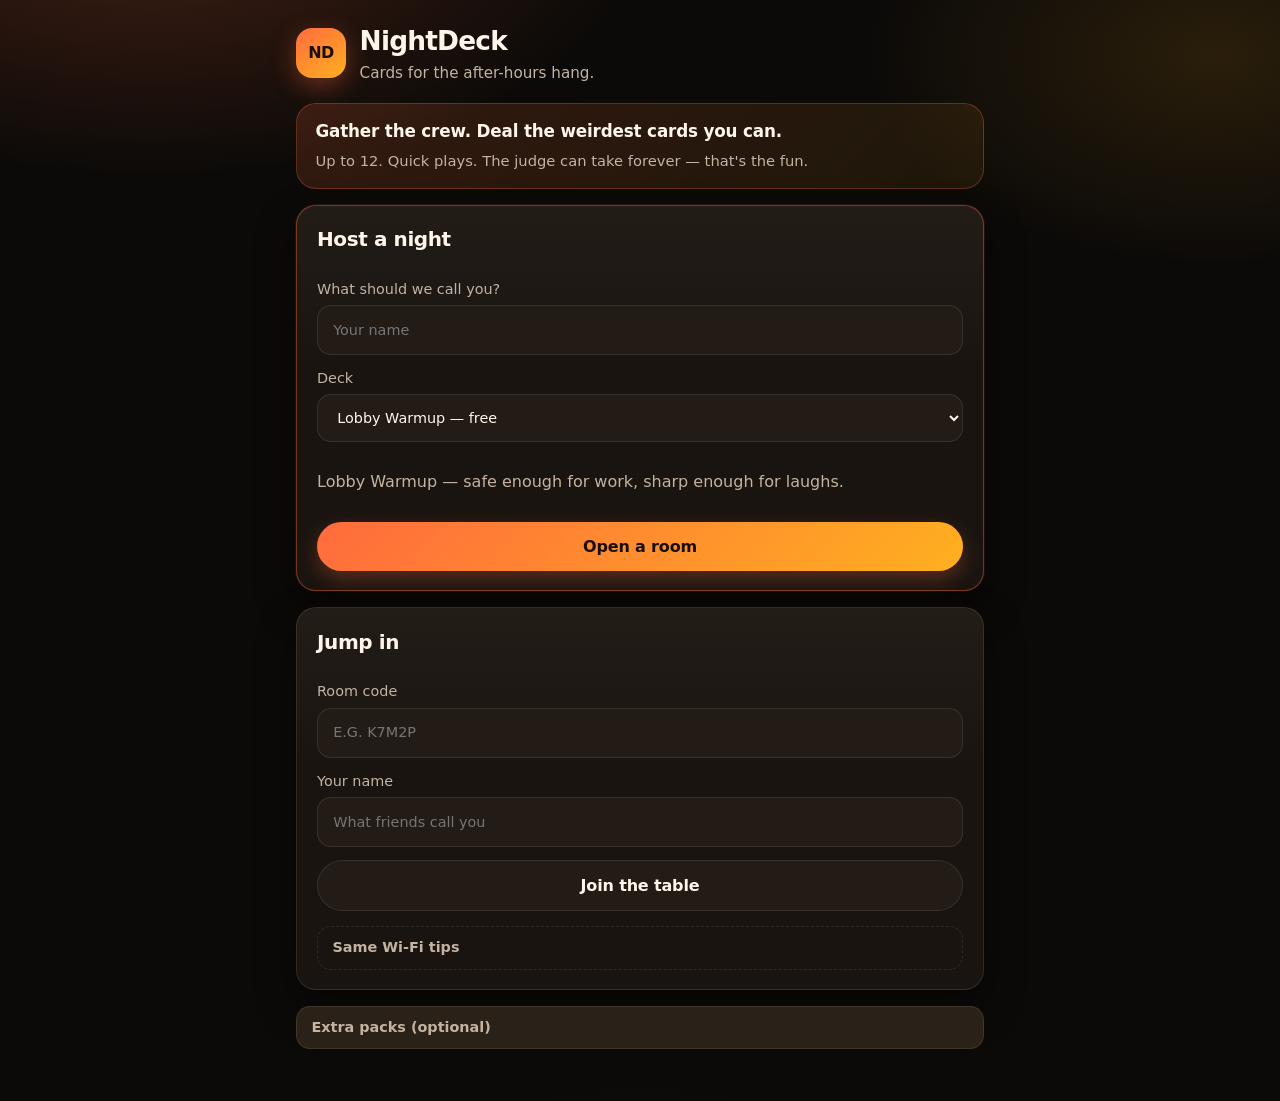
==== index.html @ 3a6c574e "Pass 4: human voice + party feel — kill robot copy Rewrite Lobby Warmup (40/80), warm host/play/end " ====
<!DOCTYPE html>
<html lang="en">
<head>
  <meta charset="UTF-8" />
  <meta name="viewport" content="width=device-width, initial-scale=1" />
  <title>NightDeck — Let's play</title>
  <link rel="stylesheet" href="css/site.css" />
</head>
<body>
  <main class="app" id="app">
    <div class="brand">
      <div class="brand-mark">ND</div>
      <div>
        <h1>NightDeck</h1>
        <p>Cards for the after-hours hang.</p>
      </div>
    </div>

    <div class="hero-banner">
      <strong>Gather the crew. Deal the weirdest cards you can.</strong>
      <span>Up to 12. Quick plays. The judge can take forever — that's the fun.</span>
    </div>

    <section class="card stack primary-action">
      <h2>Host a night</h2>
      <label>What should we call you?
        <input id="hostName" type="text" maxlength="24" placeholder="Your name" autocomplete="nickname" />
      </label>
      <label>Deck
        <select id="deckSelect"></select>
      </label>
      <p class="muted" id="deckHint">Lobby Warmup — safe enough for work, sharp enough for laughs.</p>
      <button class="btn block" id="createBtn" type="button">Open a room</button>
    </section>

    <section class="card stack">
      <h2>Jump in</h2>
      <label>Room code
        <input id="joinCode" type="text" maxlength="8" placeholder="e.g. K7M2P" autocomplete="off" style="text-transform:uppercase" />
      </label>
      <label>Your name
        <input id="joinName" type="text" maxlength="24" placeholder="What friends call you" autocomplete="nickname" />
      </label>
      <button class="btn secondary block" id="joinBtn" type="button">Join the table</button>
      <details class="inline-help">
        <summary>Same Wi‑Fi tips</summary>
        <p class="muted" style="margin:0.5rem 0 0">Share a code across tabs in the same browser for now. Cloud sync is coming — tonight works locally.</p>
      </details>
    </section>

    <section class="card stack hidden" id="lobbyPanel">
      <div class="row" style="justify-content:space-between">
        <div>
          <h2 style="margin:0">Your table</h2>
        </div>
        <span class="pill" id="statusPill">waiting</span>
      </div>
      <div class="center">
        <div class="muted">Pass this code around</div>
        <div class="room-code" id="roomCodeDisplay">—————</div>
        <button class="btn ghost" id="copyCodeBtn" type="button" style="margin-top:0.5rem">Copy code</button>
      </div>
      <div>
        <div class="muted" style="margin-bottom:0.35rem">Who's here <span id="playerCount"></span></div>
        <ul class="player-list" id="playerList"></ul>
      </div>
      <p class="muted" id="startHint">Need 3 to start. Room for 12.</p>
      <div class="lobby-actions rowish" id="hostTools">
        <button class="btn secondary" id="soloDemoBtn" type="button">Practice alone (bots)</button>
        <button class="btn ghost" id="padSeatsBtn" type="button">Fill empty seats</button>
      </div>
      <div class="row">
        <button class="btn" id="startBtn" type="button" disabled>Start NightDeck</button>
        <button class="btn ghost" id="leaveBtn" type="button">Leave</button>
      </div>
      <p class="muted hidden" id="soloNote" style="margin:0">Practice mode seats bots so you can try the full loop alone. For the real hang, invite humans.</p>
    </section>

    <details class="more-packs" id="unlockPanel">
      <summary>Extra packs (optional)</summary>
      <div class="stack">
        <div class="row" style="justify-content:space-between;align-items:flex-start">
          <strong>Group Chat Unhinged</strong>
          <span class="pill warn" id="gcuStatusPill">Locked</span>
        </div>
        <p class="muted" id="gcuBlurb" style="margin:0">Spicier pack — not for the office default. Unlock stays on this device.</p>
        <div class="gate-box" id="gcuLockedBox">
          <div class="gate-title">Needs a code</div>
          <p class="muted" style="margin:0.35rem 0 0">Lobby Warmup stays free either way.</p>
        </div>
        <div class="gate-box ok hidden" id="gcuUnlockedBox">
          <div class="gate-title">✓ Unlocked here</div>
          <p class="muted" style="margin:0.35rem 0 0">Shows up in the deck picker. Warmup still recommended for work nights.</p>
        </div>
        <div id="unlockFormWrap" class="stack">
          <label>Unlock code
            <input id="unlockCode" type="text" placeholder="Enter code" autocomplete="off" spellcheck="false" inputmode="text" />
          </label>
          <div class="row">
            <button class="btn secondary" id="unlockBtn" type="button">Unlock</button>
          </div>
          <p class="field-msg" id="unlockMsg" role="status" aria-live="polite"></p>
        </div>
      </div>
    </details>
  </main>

  <script src="js/ui.js"></script>
  <script src="js/catalog.js"></script>
  <script src="js/room.js"></script>
  <script src="js/game.js"></script>
  <script>
    (function () {
      const UI = NightDeckUI;
      const Cat = NightDeckCatalog;
      const Room = NightDeckRoom;
      const Game = NightDeckGame;

      const hostName = UI.$("#hostName");
      const joinName = UI.$("#joinName");
      const joinCode = UI.$("#joinCode");
      const deckSelect = UI.$("#deckSelect");
      const lobbyPanel = UI.$("#lobbyPanel");

      let session = Room.loadSession();
      let unsub = null;

      function setUnlockMsg(text, kind) {
        const el = UI.$("#unlockMsg");
        el.textContent = text || "";
        el.className = "field-msg" + (kind ? " " + kind : "");
      }

      function refreshUnlockPanel() {
        const unlocked = Cat.isUnlocked("group-chat-unhinged");
        const pill = UI.$("#gcuStatusPill");
        const form = UI.$("#unlockFormWrap");
        pill.textContent = unlocked ? "Unlocked" : "Locked";
        pill.className = "pill " + (unlocked ? "ok" : "warn");
        UI.$("#gcuLockedBox").classList.toggle("hidden", unlocked);
        UI.$("#gcuUnlockedBox").classList.toggle("hidden", !unlocked);
        form.classList.toggle("hidden", unlocked);
        if (unlocked) setUnlockMsg("");
      }

      function refreshDeckSelect(preferDeckId) {
        const prev = preferDeckId || deckSelect.value;
        deckSelect.innerHTML = "";
        const source = Cat.listDecks({ staff: false }).filter((d) => d.unlocked || d.free);
        source.forEach((d) => {
          const opt = document.createElement("option");
          opt.value = d.id;
          if (d.free) opt.textContent = d.name + " — free";
          else if (d.unlocked) opt.textContent = d.name + " — unlocked";
          else opt.textContent = d.name + " — locked";
          opt.disabled = !d.unlocked;
          deckSelect.appendChild(opt);
        });
        const want = prev && Cat.isUnlocked(prev) ? prev : "lobby-warmup";
        deckSelect.value = want;
        updateDeckHint();
        refreshUnlockPanel();
      }

      function updateDeckHint() {
        const id = deckSelect.value || "lobby-warmup";
        const meta = Cat.listDecks({ staff: false }).find((d) => d.id === id);
        const hint = UI.$("#deckHint");
        if (!meta || meta.free) {
          hint.textContent = "Lobby Warmup — safe enough for work, sharp enough for laughs.";
          return;
        }
        if (meta.unlocked) {
          hint.textContent = meta.name + " is unlocked on this device.";
        } else {
          hint.textContent = "Stick with Lobby Warmup for the office hang.";
        }
      }

      function renderLobby() {
        if (!session) {
          lobbyPanel.classList.add("hidden");
          return;
        }
        const room = Room.readRoom(session.code);
        if (!room) {
          Room.clearSession();
          session = null;
          lobbyPanel.classList.add("hidden");
          UI.toast("That room expired — open a new one");
          return;
        }
        if (room.status === "playing") {
          location.href = "play.html";
          return;
        }
        if (room.status === "ended") {
          location.href = "end.html";
          return;
        }
        lobbyPanel.classList.remove("hidden");
        UI.$("#roomCodeDisplay").textContent = room.code;
        UI.$("#playerCount").textContent =
          "(" + room.players.length + "/" + Room.MAX_PLAYERS + ")";
        const list = UI.$("#playerList");
        list.innerHTML = "";
        room.players.forEach((p) => {
          const li = document.createElement("li");
          const you = p.id === session.playerId ? ' <span class="you">(you)</span>' : "";
          const host = p.id === room.hostId ? " · host" : "";
          const bot = p.bot ? ' <span class="bot-tag">bot</span>' : "";
          li.innerHTML =
            "<span>" + escapeHtml(p.name) + you + host + bot + "</span><span class='pill soft'>" + p.score + "</span>";
          list.appendChild(li);
        });
        const isHost = session.playerId === room.hostId;
        UI.$("#hostTools").classList.toggle("hidden", !isHost);
        const can = Room.canStart(room) && isHost;
        UI.$("#startBtn").disabled = !can;
        UI.$("#soloDemoBtn").disabled = !isHost;
        UI.$("#padSeatsBtn").disabled = !isHost || room.players.length >= Room.MAX_PLAYERS;
        if (room.players.length < Room.MIN_PLAYERS) {
          UI.$("#startHint").textContent =
            "Need " + Room.MIN_PLAYERS + " to start — or practice alone with bots. Cap is " + Room.MAX_PLAYERS + ".";
        } else if (isHost) {
          UI.$("#startHint").textContent =
            "Looks good — " + room.players.length + " at the table. Fire when ready.";
        } else {
          UI.$("#startHint").textContent = "Host is about to start… hang tight.";
        }
        UI.$("#statusPill").textContent = room.soloDemo ? "practice" : "lobby";
        UI.$("#soloNote").classList.toggle("hidden", !room.soloDemo && room.players.every((p) => !p.bot));
      }

      function escapeHtml(s) {
        return String(s).replace(/[&<>"']/g, (c) => ({ "&":"&amp;","<":"&lt;",">":"&gt;","\"":"&quot;","'":"&#39;" }[c]));
      }

      function bindRoomWatch() {
        if (unsub) unsub();
        unsub = Room.subscribe((code) => {
          if (session && code === session.code) renderLobby();
        });
        window.addEventListener("storage", (e) => {
          if (session && e.key === "nightdeck:room:" + session.code) renderLobby();
        });
      }

      UI.$("#createBtn").onclick = () => {
        const name = hostName.value.trim();
        if (!name) return UI.toast("Drop a name first");
        const deckId = deckSelect.value || "lobby-warmup";
        if (!Cat.isUnlocked(deckId)) return UI.toast("That deck is locked");
        const { room, playerId } = Room.createRoom({ hostName: name, deckId });
        session = { code: room.code, playerId, name };
        Room.saveSession(session);
        UI.toast("Room " + room.code + " is live");
        bindRoomWatch();
        renderLobby();
        lobbyPanel.scrollIntoView({ behavior: "smooth", block: "start" });
      };

      UI.$("#joinBtn").onclick = () => {
        const code = joinCode.value.trim().toUpperCase();
        const name = joinName.value.trim();
        if (!code || !name) return UI.toast("Need a code and a name");
        const res = Room.joinRoom({ code, playerName: name });
        if (!res.ok) return UI.toast(res.error);
        session = { code: res.room.code, playerId: res.playerId, name };
        Room.saveSession(session);
        UI.toast("You're in — " + res.room.code);
        bindRoomWatch();
        renderLobby();
        lobbyPanel.scrollIntoView({ behavior: "smooth", block: "start" });
      };

      UI.$("#soloDemoBtn").onclick = () => {
        if (!session) return;
        const room = Room.readRoom(session.code);
        if (!room || session.playerId !== room.hostId) return UI.toast("Only the host can do that");
        const res = Room.fillSoloBots(room);
        if (!res.ok) return UI.toast(res.error);
        UI.toast("Bots seated — start whenever");
        renderLobby();
      };

      UI.$("#padSeatsBtn").onclick = () => {
        if (!session) return;
        const room = Room.readRoom(session.code);
        if (!room || session.playerId !== room.hostId) return UI.toast("Only the host");
        const res = Room.addBotsTo(room, Room.MAX_PLAYERS);
        if (!res.ok) return UI.toast(res.error);
        UI.toast("Filled to " + res.room.players.length);
        renderLobby();
      };

      function applyUnlock() {
        const raw = UI.$("#unlockCode").value;
        if (!String(raw || "").trim()) {
          setUnlockMsg("Need a code.", "err");
          return;
        }
        const res = Cat.tryUnlock(raw);
        if (!res.ok) {
          setUnlockMsg(res.error + " — Lobby Warmup is still free.", "err");
          UI.toast(res.error);
          return;
        }
        setUnlockMsg("Nice — " + res.name + " unlocked. Warmup stays free.", "ok");
        UI.toast("Unlocked " + res.name);
        UI.$("#unlockCode").value = "";
        refreshDeckSelect(res.deckId);
      }

      UI.$("#unlockBtn").onclick = applyUnlock;
      UI.$("#unlockCode").addEventListener("keydown", (e) => {
        if (e.key === "Enter") {
          e.preventDefault();
          applyUnlock();
        }
      });
      deckSelect.addEventListener("change", updateDeckHint);

      UI.$("#copyCodeBtn").onclick = () => {
        if (session) UI.copyText(session.code);
      };

      UI.$("#startBtn").onclick = async () => {
        if (!session) return;
        const room = Room.readRoom(session.code);
        if (!room || session.playerId !== room.hostId) return UI.toast("Only the host can start");
        if (!Room.canStart(room)) return UI.toast("Need " + Room.MIN_PLAYERS + " players");
        try {
          const deck = await Cat.loadDeck(room.deckId);
          Game.startGame(room, deck);
          location.href = "play.html";
        } catch (err) {
          UI.toast(err.message || "Couldn't start");
        }
      };

      UI.$("#leaveBtn").onclick = () => {
        Room.clearSession();
        session = null;
        lobbyPanel.classList.add("hidden");
      };

      refreshDeckSelect();
      if (session) {
        bindRoomWatch();
        renderLobby();
      }
    })();
  </script>
</body>
</html>
---- css/site.css ----
:root {
  --bg: #0c0a08;
  --bg-elev: #1a1410;
  --bg-card: #231c16;
  --bg-soft: #2a2118;
  --accent: #ff6b3d;
  --accent-2: #ffb020;
  --accent-3: #5ce1b8;
  --text: #fff6eb;
  --muted: #c4b3a0;
  --ok: #5ce1b8;
  --warn: #ffb020;
  --danger: #ff5c7a;
  --border: rgba(255, 230, 200, 0.1);
  --shadow: 0 18px 40px rgba(0, 0, 0, 0.45);
  --radius: 20px;
  --font: "Trebuchet MS", "Segoe UI", system-ui, -apple-system, sans-serif;
  --display: "Trebuchet MS", "Segoe UI", system-ui, sans-serif;
  --card-ink: #1a120c;
  --prompt-bg: #2a1810;
}

* { box-sizing: border-box; }
html, body {
  margin: 0;
  padding: 0;
  min-height: 100%;
  background:
    radial-gradient(900px 480px at 12% -8%, rgba(255, 107, 61, 0.22), transparent 55%),
    radial-gradient(700px 420px at 95% 5%, rgba(255, 176, 32, 0.12), transparent 50%),
    radial-gradient(600px 380px at 50% 115%, rgba(92, 225, 184, 0.08), transparent 48%),
    var(--bg);
  color: var(--text);
  font-family: var(--font);
  line-height: 1.45;
  -webkit-font-smoothing: antialiased;
}

a { color: var(--accent-3); text-decoration: none; }
a:hover { text-decoration: underline; }
button, input, select { font: inherit; }

.app {
  max-width: 720px;
  margin: 0 auto;
  padding: 1.35rem 1rem 3.25rem;
}

.brand {
  display: flex;
  align-items: center;
  gap: 0.85rem;
  margin-bottom: 1.2rem;
}
.brand-mark {
  width: 50px;
  height: 50px;
  border-radius: 16px;
  background: linear-gradient(145deg, var(--accent), var(--accent-2));
  box-shadow: 0 8px 24px rgba(255, 107, 61, 0.35);
  display: grid;
  place-items: center;
  font-weight: 800;
  letter-spacing: -0.04em;
  flex-shrink: 0;
  color: #1a0e08;
}
.brand h1 {
  margin: 0;
  font-family: var(--display);
  font-size: 1.65rem;
  letter-spacing: -0.03em;
  font-weight: 800;
}
.brand p {
  margin: 0.15rem 0 0;
  color: var(--muted);
  font-size: 0.95rem;
}

.hero-banner {
  display: grid;
  gap: 0.4rem;
  padding: 1.05rem 1.15rem;
  border-radius: var(--radius);
  background: linear-gradient(135deg, rgba(255, 107, 61, 0.16), rgba(255, 176, 32, 0.08));
  border: 1px solid rgba(255, 107, 61, 0.28);
  margin-bottom: 1rem;
}
.hero-banner strong {
  font-size: 1.05rem;
  letter-spacing: -0.01em;
  line-height: 1.3;
}
.hero-banner span { color: var(--muted); font-size: 0.92rem; }

.card {
  background: linear-gradient(180deg, rgba(255,230,200,0.04), transparent 42%), var(--bg-elev);
  border: 1px solid var(--border);
  border-radius: var(--radius);
  padding: 1.2rem 1.25rem;
  box-shadow: var(--shadow);
  margin-bottom: 1rem;
}
.card.primary-action {
  border-color: rgba(255, 107, 61, 0.4);
  box-shadow: var(--shadow), 0 0 0 1px rgba(255, 107, 61, 0.1);
}
.card.phase-card {
  padding-bottom: 1.35rem;
}
.card.scores-card h2 {
  font-size: 1.05rem;
}
.card h2 {
  margin: 0 0 0.75rem;
  font-size: 1.25rem;
  letter-spacing: -0.02em;
  font-weight: 800;
}
.section-kicker {
  font-size: 0.72rem;
  text-transform: uppercase;
  letter-spacing: 0.1em;
  color: var(--muted);
  font-weight: 700;
  margin: 0 0 0.25rem;
}

.stack { display: grid; gap: 0.8rem; }
.row {
  display: flex;
  flex-wrap: wrap;
  gap: 0.6rem;
  align-items: center;
}

label {
  display: grid;
  gap: 0.35rem;
  color: var(--muted);
  font-size: 0.9rem;
}
input[type="text"], input[type="password"], select {
  width: 100%;
  padding: 0.85rem 0.95rem;
  border-radius: 14px;
  border: 1px solid var(--border);
  background: var(--bg-card);
  color: var(--text);
  outline: none;
}
input:focus, select:focus {
  border-color: var(--accent);
  box-shadow: 0 0 0 3px rgba(255, 107, 61, 0.22);
}

.btn {
  appearance: none;
  border: none;
  border-radius: 999px;
  padding: 0.8rem 1.25rem;
  font-weight: 800;
  cursor: pointer;
  background: linear-gradient(135deg, var(--accent), var(--accent-2));
  color: #1a0e08;
  transition: transform 0.12s ease, opacity 0.12s ease, box-shadow 0.12s ease;
  box-shadow: 0 8px 20px rgba(255, 107, 61, 0.28);
  letter-spacing: -0.01em;
}
.btn:hover { transform: translateY(-1px); }
.btn:disabled {
  opacity: 0.45;
  cursor: not-allowed;
  transform: none;
  box-shadow: none;
}
.btn.secondary {
  background: var(--bg-card);
  border: 1px solid var(--border);
  color: var(--text);
  box-shadow: none;
}
.btn.ghost {
  background: transparent;
  border: 1px solid var(--border);
  color: var(--muted);
  box-shadow: none;
}
.btn.danger {
  background: linear-gradient(135deg, var(--danger), #c44);
  color: white;
  box-shadow: 0 6px 18px rgba(255, 92, 122, 0.22);
}
.btn.block { width: 100%; }

.pill {
  display: inline-flex;
  align-items: center;
  gap: 0.35rem;
  padding: 0.3rem 0.8rem;
  border-radius: 999px;
  background: rgba(255, 107, 61, 0.18);
  color: var(--text);
  font-size: 0.8rem;
  border: 1px solid var(--border);
  font-weight: 700;
}
.pill.ok { background: rgba(92, 225, 184, 0.15); color: var(--ok); }
.pill.warn { background: rgba(255, 176, 32, 0.18); color: var(--warn); }
.pill.soft { background: rgba(255,255,255,0.06); color: var(--muted); }

.room-code {
  font-family: ui-monospace, SFMono-Regular, Menlo, monospace;
  font-size: 1.85rem;
  letter-spacing: 0.22em;
  font-weight: 800;
  color: var(--accent-2);
  text-shadow: 0 0 28px rgba(255, 176, 32, 0.3);
}

.player-list {
  list-style: none;
  margin: 0;
  padding: 0;
  display: grid;
  gap: 0.45rem;
  max-height: 320px;
  overflow: auto;
}
.player-list li {
  display: flex;
  justify-content: space-between;
  align-items: center;
  padding: 0.75rem 0.9rem;
  border-radius: 14px;
  background: var(--bg-card);
  border: 1px solid var(--border);
}
.player-list .you { color: var(--accent); font-weight: 800; }
.player-list .bot-tag {
  font-size: 0.72rem;
  color: var(--muted);
  margin-left: 0.35rem;
}

.prompt-wrap { margin-top: 0.25rem; }
.prompt-label {
  font-size: 0.78rem;
  text-transform: uppercase;
  letter-spacing: 0.08em;
  color: var(--muted);
  font-weight: 700;
  margin-bottom: 0.45rem;
}
.prompt-card {
  background:
    linear-gradient(160deg, rgba(255, 107, 61, 0.22), transparent 55%),
    var(--prompt-bg);
  border: 2px solid rgba(255, 176, 32, 0.45);
  border-radius: 22px;
  padding: 1.5rem 1.35rem;
  font-size: 1.32rem;
  font-weight: 750;
  min-height: 6.2rem;
  box-shadow:
    inset 0 0 40px rgba(255, 107, 61, 0.08),
    0 12px 32px rgba(0, 0, 0, 0.3);
  letter-spacing: -0.015em;
  line-height: 1.35;
}
.role-line {
  font-size: 1.02rem;
  font-weight: 750;
  color: var(--accent-2);
  margin-top: 0.15rem;
}

.hand {
  display: grid;
  gap: 0.6rem;
}
.answer-card {
  text-align: left;
  width: 100%;
  padding: 1.05rem 1.15rem;
  border-radius: 16px;
  border: 1px solid rgba(0,0,0,0.06);
  background: linear-gradient(180deg, #fffaf3, #f5ebe0);
  color: var(--card-ink);
  font-weight: 700;
  cursor: pointer;
  box-shadow: 0 5px 16px rgba(0,0,0,0.14);
  transition: transform 0.1s ease, box-shadow 0.1s ease;
  font-size: 1.02rem;
  line-height: 1.35;
}
.answer-card:hover:not(:disabled) {
  border-color: var(--accent);
  box-shadow: 0 0 0 2px rgba(255, 107, 61, 0.35), 0 8px 18px rgba(0,0,0,0.16);
  transform: translateY(-2px);
}
.answer-card.selected {
  outline: 3px solid var(--accent);
  box-shadow: 0 0 0 3px rgba(255, 107, 61, 0.25);
}
.answer-card:disabled { opacity: 0.55; cursor: default; transform: none; }

.submissions {
  display: grid;
  gap: 0.6rem;
}
.submission {
  padding: 1.05rem 1.15rem;
  border-radius: 16px;
  background: linear-gradient(180deg, #fffaf3, #f5ebe0);
  color: var(--card-ink);
  font-weight: 700;
  border: 2px solid transparent;
  cursor: pointer;
  text-align: left;
  box-shadow: 0 5px 16px rgba(0,0,0,0.14);
  font-size: 1.02rem;
}
.submission:hover { border-color: var(--accent); }
.submission.winner {
  border-color: var(--ok);
  box-shadow: 0 0 0 3px rgba(92, 225, 184, 0.3);
}
.submission.sealed {
  background: linear-gradient(180deg, #3a2e24, #2a2118);
  color: var(--muted);
  opacity: 0.75;
  box-shadow: none;
  font-weight: 650;
  text-align: center;
  letter-spacing: 0.04em;
}

.scoreboard {
  display: grid;
  gap: 0.4rem;
}
.score-row {
  display: flex;
  justify-content: space-between;
  padding: 0.65rem 0.85rem;
  border-radius: 12px;
  background: var(--bg-card);
  border: 1px solid transparent;
}
.score-row.top {
  border-color: rgba(92, 225, 184, 0.35);
  background: rgba(92, 225, 184, 0.08);
}

.muted { color: var(--muted); }
.center { text-align: center; }
.hidden { display: none !important; }
.toast {
  position: fixed;
  left: 50%;
  bottom: 1.25rem;
  transform: translateX(-50%);
  background: var(--bg-card);
  border: 1px solid var(--border);
  padding: 0.8rem 1.15rem;
  border-radius: 999px;
  box-shadow: var(--shadow);
  z-index: 50;
  max-width: calc(100% - 2rem);
  font-weight: 650;
}

.share-box {
  background: var(--bg-card);
  border: 1px dashed rgba(255,230,200,0.22);
  border-radius: 14px;
  padding: 1.05rem;
  white-space: pre-wrap;
  font-family: ui-monospace, Menlo, monospace;
  font-size: 0.9rem;
}

.judge-banner {
  padding: 0.9rem 1rem;
  border-radius: 14px;
  background: rgba(92, 225, 184, 0.1);
  border: 1px solid rgba(92, 225, 184, 0.32);
  color: var(--text);
  font-size: 0.95rem;
  line-height: 1.4;
}
.judge-banner strong { color: var(--accent-3); display: block; margin-bottom: 0.2rem; }

.lobby-actions {
  display: grid;
  gap: 0.55rem;
}
@media (min-width: 520px) {
  .lobby-actions.rowish {
    grid-template-columns: 1fr 1fr;
  }
}

details.more-packs,
details.inline-help {
  border-radius: 14px;
  border: 1px solid var(--border);
  background: var(--bg-soft);
  padding: 0.65rem 0.9rem;
}
details.inline-help {
  background: transparent;
  border-style: dashed;
  margin-top: 0.15rem;
}
details.more-packs summary,
details.inline-help summary {
  cursor: pointer;
  color: var(--muted);
  font-weight: 650;
  font-size: 0.9rem;
  list-style: none;
}
details.more-packs summary::-webkit-details-marker,
details.inline-help summary::-webkit-details-marker { display: none; }
details.more-packs[open] summary,
details.inline-help[open] summary { margin-bottom: 0.65rem; color: var(--text); }

.gate-box {
  padding: 0.85rem 0.95rem;
  border-radius: 12px;
  background: rgba(255, 176, 32, 0.08);
  border: 1px solid rgba(255, 176, 32, 0.28);
}
.gate-box.ok {
  background: rgba(92, 225, 184, 0.08);
  border-color: rgba(92, 225, 184, 0.28);
}
.gate-title {
  font-weight: 750;
  font-size: 0.95rem;
}
.code-chip {
  display: inline-block;
  padding: 0.1rem 0.45rem;
  border-radius: 6px;
  background: var(--bg-card);
  border: 1px solid var(--border);
  font-family: ui-monospace, SFMono-Regular, Menlo, monospace;
  font-size: 0.85em;
  color: var(--accent-2);
}
.field-msg {
  min-height: 1.2em;
  margin: 0;
  font-size: 0.9rem;
  color: var(--muted);
}
.field-msg.ok { color: var(--ok); }
.field-msg.err { color: var(--danger); }

.end-hero {
  text-align: center;
  padding: 0.5rem 0 0.25rem;
}
.end-hero .trophy {
  font-size: 2.2rem;
  margin-bottom: 0.35rem;
  color: var(--accent-2);
}

@media (max-width: 480px) {
  .app { padding: 1rem 0.75rem 2.75rem; }
  .brand h1 { font-size: 1.4rem; }
  .room-code { font-size: 1.45rem; letter-spacing: 0.14em; }
  .prompt-card { font-size: 1.12rem; padding: 1.2rem 1.1rem; min-height: 5.2rem; }
  .btn { padding: 0.85rem 1.1rem; }
  .player-list { max-height: 240px; }
  .hero-banner strong { font-size: 0.98rem; }
}
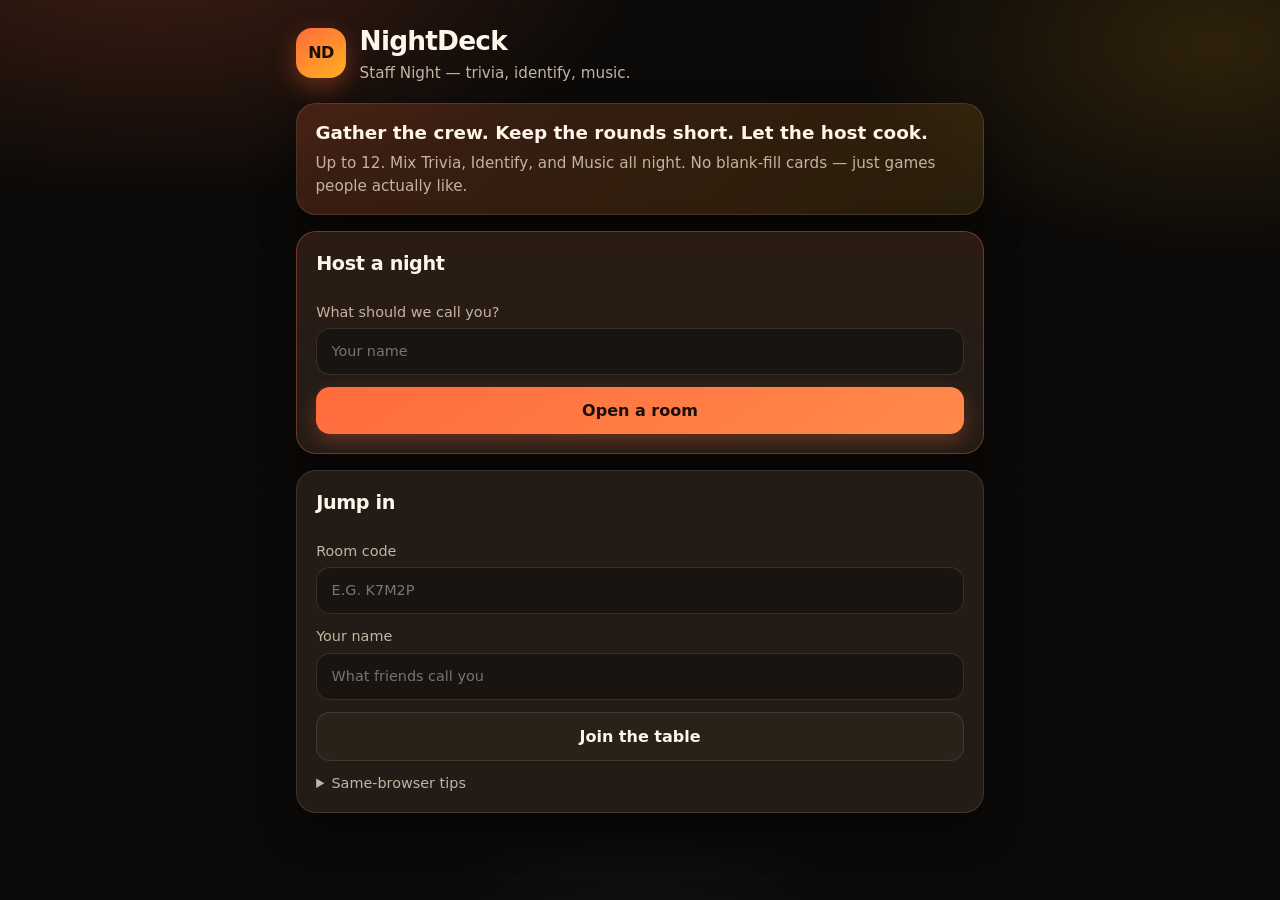
==== commit 4a41ef4f: "Pass 5: Staff Night quiz pivot — Trivia/Identify/Music Rewrite play.html + end.html for host-run qui" ====
--- a/index.html
+++ b/index.html
@@ -3,7 +3,7 @@
 <head>
   <meta charset="UTF-8" />
   <meta name="viewport" content="width=device-width, initial-scale=1" />
-  <title>NightDeck — Let's play</title>
+  <title>NightDeck — Staff Night</title>
   <link rel="stylesheet" href="css/site.css" />
 </head>
 <body>
@@ -12,28 +12,24 @@
       <div class="brand-mark">ND</div>
       <div>
         <h1>NightDeck</h1>
-        <p>Cards for the after-hours hang.</p>
+        <p>Staff Night — trivia, identify, music.</p>
       </div>
     </div>
 
     <div class="hero-banner">
-      <strong>Gather the crew. Deal the weirdest cards you can.</strong>
-      <span>Up to 12. Quick plays. The judge can take forever — that's the fun.</span>
+      <strong>Gather the crew. Keep the rounds short. Let the host cook.</strong>
+      <span>Up to 12. Mix Trivia, Identify, and Music all night. No blank-fill cards — just games people actually like.</span>
     </div>
 
-    <section class="card stack primary-action">
+    <section class="card stack primary-action" id="createCard">
       <h2>Host a night</h2>
       <label>What should we call you?
         <input id="hostName" type="text" maxlength="24" placeholder="Your name" autocomplete="nickname" />
       </label>
-      <label>Deck
-        <select id="deckSelect"></select>
-      </label>
-      <p class="muted" id="deckHint">Lobby Warmup — safe enough for work, sharp enough for laughs.</p>
       <button class="btn block" id="createBtn" type="button">Open a room</button>
     </section>
 
-    <section class="card stack">
+    <section class="card stack" id="joinCard">
       <h2>Jump in</h2>
       <label>Room code
         <input id="joinCode" type="text" maxlength="8" placeholder="e.g. K7M2P" autocomplete="off" style="text-transform:uppercase" />
@@ -43,8 +39,8 @@
       </label>
       <button class="btn secondary block" id="joinBtn" type="button">Join the table</button>
       <details class="inline-help">
-        <summary>Same Wi‑Fi tips</summary>
-        <p class="muted" style="margin:0.5rem 0 0">Share a code across tabs in the same browser for now. Cloud sync is coming — tonight works locally.</p>
+        <summary>Same-browser tips</summary>
+        <p class="muted" style="margin:0.5rem 0 0">Share a code across tabs in the same browser for now. Local rooms sync with BroadcastChannel — cloud sync later.</p>
       </details>
     </section>
 
@@ -64,130 +60,131 @@
         <div class="muted" style="margin-bottom:0.35rem">Who's here <span id="playerCount"></span></div>
         <ul class="player-list" id="playerList"></ul>
       </div>
-      <p class="muted" id="startHint">Need 3 to start. Room for 12.</p>
+      <div>
+        <div class="muted" style="margin-bottom:0.35rem">Scoreboard preview</div>
+        <div class="scoreboard" id="scorePreview"></div>
+      </div>
+      <p class="muted" id="startHint">Need 2 humans to start — or Solo demo for practice.</p>
       <div class="lobby-actions rowish" id="hostTools">
-        <button class="btn secondary" id="soloDemoBtn" type="button">Practice alone (bots)</button>
+        <button class="btn secondary" id="soloDemoBtn" type="button">Solo demo (bots)</button>
         <button class="btn ghost" id="padSeatsBtn" type="button">Fill empty seats</button>
       </div>
       <div class="row">
-        <button class="btn" id="startBtn" type="button" disabled>Start NightDeck</button>
+        <button class="btn" id="startBtn" type="button" disabled>Start Staff Night</button>
         <button class="btn ghost" id="leaveBtn" type="button">Leave</button>
       </div>
-      <p class="muted hidden" id="soloNote" style="margin:0">Practice mode seats bots so you can try the full loop alone. For the real hang, invite humans.</p>
+      <p class="muted hidden" id="soloNote" style="margin:0">Practice mode seats bots so you can dry-run hosting alone. For the real hang, invite humans.</p>
     </section>
-
-    <details class="more-packs" id="unlockPanel">
-      <summary>Extra packs (optional)</summary>
-      <div class="stack">
-        <div class="row" style="justify-content:space-between;align-items:flex-start">
-          <strong>Group Chat Unhinged</strong>
-          <span class="pill warn" id="gcuStatusPill">Locked</span>
-        </div>
-        <p class="muted" id="gcuBlurb" style="margin:0">Spicier pack — not for the office default. Unlock stays on this device.</p>
-        <div class="gate-box" id="gcuLockedBox">
-          <div class="gate-title">Needs a code</div>
-          <p class="muted" style="margin:0.35rem 0 0">Lobby Warmup stays free either way.</p>
-        </div>
-        <div class="gate-box ok hidden" id="gcuUnlockedBox">
-          <div class="gate-title">✓ Unlocked here</div>
-          <p class="muted" style="margin:0.35rem 0 0">Shows up in the deck picker. Warmup still recommended for work nights.</p>
-        </div>
-        <div id="unlockFormWrap" class="stack">
-          <label>Unlock code
-            <input id="unlockCode" type="text" placeholder="Enter code" autocomplete="off" spellcheck="false" inputmode="text" />
-          </label>
-          <div class="row">
-            <button class="btn secondary" id="unlockBtn" type="button">Unlock</button>
-          </div>
-          <p class="field-msg" id="unlockMsg" role="status" aria-live="polite"></p>
-        </div>
-      </div>
-    </details>
   </main>
 
   <script src="js/ui.js"></script>
+  <script src="js/room.js"></script>
   <script src="js/catalog.js"></script>
-  <script src="js/room.js"></script>
   <script src="js/game.js"></script>
   <script>
     (function () {
       const UI = NightDeckUI;
-      const Cat = NightDeckCatalog;
       const Room = NightDeckRoom;
       const Game = NightDeckGame;
-
-      const hostName = UI.$("#hostName");
-      const joinName = UI.$("#joinName");
-      const joinCode = UI.$("#joinCode");
-      const deckSelect = UI.$("#deckSelect");
-      const lobbyPanel = UI.$("#lobbyPanel");
+      const Catalog = NightDeckCatalog;
 
       let session = Room.loadSession();
       let unsub = null;
 
-      function setUnlockMsg(text, kind) {
-        const el = UI.$("#unlockMsg");
-        el.textContent = text || "";
-        el.className = "field-msg" + (kind ? " " + kind : "");
-      }
-
-      function refreshUnlockPanel() {
-        const unlocked = Cat.isUnlocked("group-chat-unhinged");
-        const pill = UI.$("#gcuStatusPill");
-        const form = UI.$("#unlockFormWrap");
-        pill.textContent = unlocked ? "Unlocked" : "Locked";
-        pill.className = "pill " + (unlocked ? "ok" : "warn");
-        UI.$("#gcuLockedBox").classList.toggle("hidden", unlocked);
-        UI.$("#gcuUnlockedBox").classList.toggle("hidden", !unlocked);
-        form.classList.toggle("hidden", unlocked);
-        if (unlocked) setUnlockMsg("");
-      }
-
-      function refreshDeckSelect(preferDeckId) {
-        const prev = preferDeckId || deckSelect.value;
-        deckSelect.innerHTML = "";
-        const source = Cat.listDecks({ staff: false }).filter((d) => d.unlocked || d.free);
-        source.forEach((d) => {
-          const opt = document.createElement("option");
-          opt.value = d.id;
-          if (d.free) opt.textContent = d.name + " — free";
-          else if (d.unlocked) opt.textContent = d.name + " — unlocked";
-          else opt.textContent = d.name + " — locked";
-          opt.disabled = !d.unlocked;
-          deckSelect.appendChild(opt);
+      function isHost(room) {
+        return session && room && session.playerId === room.hostId;
+      }
+
+      function showLobby(room) {
+        UI.$("#createCard").classList.add("hidden");
+        UI.$("#joinCard").classList.add("hidden");
+        UI.$("#lobbyPanel").classList.remove("hidden");
+        renderLobby(room);
+      }
+
+      function renderLobby(room) {
+        if (!room) return;
+        UI.$("#roomCodeDisplay").textContent = room.code;
+        UI.$("#statusPill").textContent = room.status;
+        UI.$("#playerCount").textContent = "(" + room.players.length + "/" + Room.MAX_PLAYERS + ")";
+        const list = UI.$("#playerList");
+        list.innerHTML = room.players
+          .map((p) => {
+            const tags = [];
+            if (p.id === room.hostId) tags.push("host");
+            if (p.bot) tags.push("bot");
+            if (session && p.id === session.playerId) tags.push("you");
+            return (
+              "<li><span class=\"name\">" +
+              UI.escapeHtml(p.name) +
+              "</span><span class=\"meta\">" +
+              UI.escapeHtml(tags.join(" · ") || "player") +
+              " · " +
+              p.score +
+              " pts</span></li>"
+            );
+          })
+          .join("");
+
+        const ranked = Game.rankedPlayers(room);
+        UI.$("#scorePreview").innerHTML = ranked
+          .slice(0, 5)
+          .map(
+            (p, i) =>
+              '<div class="score-row' +
+              (i === 0 ? " top" : "") +
+              '"><span class="rank">' +
+              (i + 1) +
+              '</span><span class="who">' +
+              UI.escapeHtml(p.name) +
+              '</span><span class="pts">' +
+              p.score +
+              "</span></div>"
+          )
+          .join("");
+
+        const host = isHost(room);
+        UI.$("#hostTools").classList.toggle("hidden", !host);
+        UI.$("#startBtn").classList.toggle("hidden", !host);
+        UI.$("#soloNote").classList.toggle("hidden", !room.soloDemo);
+        UI.$("#startBtn").disabled = !Room.canStart(room);
+        if (room.soloDemo) {
+          UI.$("#startHint").textContent = "Solo demo ready — bots will answer for fun.";
+        } else if (Room.humanCount(room) < Room.MIN_HUMANS) {
+          UI.$("#startHint").textContent =
+            "Need " + Room.MIN_HUMANS + " humans to start (or Solo demo). Room for " + Room.MAX_PLAYERS + ".";
+        } else {
+          UI.$("#startHint").textContent = "Looks good — start whenever you're ready.";
+        }
+
+        if (room.status === "playing") {
+          location.href = "play.html";
+        } else if (room.status === "ended") {
+          location.href = "end.html";
+        }
+      }
+
+      function watch(code) {
+        if (unsub) unsub();
+        unsub = Room.subscribe((c) => {
+          if (c !== code) return;
+          const room = Room.readRoom(code);
+          renderLobby(room);
         });
-        const want = prev && Cat.isUnlocked(prev) ? prev : "lobby-warmup";
-        deckSelect.value = want;
-        updateDeckHint();
-        refreshUnlockPanel();
-      }
-
-      function updateDeckHint() {
-        const id = deckSelect.value || "lobby-warmup";
-        const meta = Cat.listDecks({ staff: false }).find((d) => d.id === id);
-        const hint = UI.$("#deckHint");
-        if (!meta || meta.free) {
-          hint.textContent = "Lobby Warmup — safe enough for work, sharp enough for laughs.";
-          return;
-        }
-        if (meta.unlocked) {
-          hint.textContent = meta.name + " is unlocked on this device.";
-        } else {
-          hint.textContent = "Stick with Lobby Warmup for the office hang.";
-        }
-      }
-
-      function renderLobby() {
-        if (!session) {
-          lobbyPanel.classList.add("hidden");
-          return;
-        }
+        // storage event for cross-tab same-origin
+        window.addEventListener("storage", (ev) => {
+          if (ev.key === "nightdeck:room:" + code) {
+            renderLobby(Room.readRoom(code));
+          }
+        });
+      }
+
+      async function resume() {
+        if (!session) return;
         const room = Room.readRoom(session.code);
         if (!room) {
           Room.clearSession();
           session = null;
-          lobbyPanel.classList.add("hidden");
-          UI.toast("That room expired — open a new one");
           return;
         }
         if (room.status === "playing") {
@@ -198,158 +195,85 @@
           location.href = "end.html";
           return;
         }
-        lobbyPanel.classList.remove("hidden");
-        UI.$("#roomCodeDisplay").textContent = room.code;
-        UI.$("#playerCount").textContent =
-          "(" + room.players.length + "/" + Room.MAX_PLAYERS + ")";
-        const list = UI.$("#playerList");
-        list.innerHTML = "";
-        room.players.forEach((p) => {
-          const li = document.createElement("li");
-          const you = p.id === session.playerId ? ' <span class="you">(you)</span>' : "";
-          const host = p.id === room.hostId ? " · host" : "";
-          const bot = p.bot ? ' <span class="bot-tag">bot</span>' : "";
-          li.innerHTML =
-            "<span>" + escapeHtml(p.name) + you + host + bot + "</span><span class='pill soft'>" + p.score + "</span>";
-          list.appendChild(li);
-        });
-        const isHost = session.playerId === room.hostId;
-        UI.$("#hostTools").classList.toggle("hidden", !isHost);
-        const can = Room.canStart(room) && isHost;
-        UI.$("#startBtn").disabled = !can;
-        UI.$("#soloDemoBtn").disabled = !isHost;
-        UI.$("#padSeatsBtn").disabled = !isHost || room.players.length >= Room.MAX_PLAYERS;
-        if (room.players.length < Room.MIN_PLAYERS) {
-          UI.$("#startHint").textContent =
-            "Need " + Room.MIN_PLAYERS + " to start — or practice alone with bots. Cap is " + Room.MAX_PLAYERS + ".";
-        } else if (isHost) {
-          UI.$("#startHint").textContent =
-            "Looks good — " + room.players.length + " at the table. Fire when ready.";
-        } else {
-          UI.$("#startHint").textContent = "Host is about to start… hang tight.";
-        }
-        UI.$("#statusPill").textContent = room.soloDemo ? "practice" : "lobby";
-        UI.$("#soloNote").classList.toggle("hidden", !room.soloDemo && room.players.every((p) => !p.bot));
-      }
-
-      function escapeHtml(s) {
-        return String(s).replace(/[&<>"']/g, (c) => ({ "&":"&amp;","<":"&lt;",">":"&gt;","\"":"&quot;","'":"&#39;" }[c]));
-      }
-
-      function bindRoomWatch() {
-        if (unsub) unsub();
-        unsub = Room.subscribe((code) => {
-          if (session && code === session.code) renderLobby();
-        });
-        window.addEventListener("storage", (e) => {
-          if (session && e.key === "nightdeck:room:" + session.code) renderLobby();
-        });
-      }
-
-      UI.$("#createBtn").onclick = () => {
-        const name = hostName.value.trim();
-        if (!name) return UI.toast("Drop a name first");
-        const deckId = deckSelect.value || "lobby-warmup";
-        if (!Cat.isUnlocked(deckId)) return UI.toast("That deck is locked");
-        const { room, playerId } = Room.createRoom({ hostName: name, deckId });
-        session = { code: room.code, playerId, name };
+        showLobby(room);
+        watch(room.code);
+      }
+
+      UI.$("#createBtn").addEventListener("click", () => {
+        const name = UI.$("#hostName").value;
+        const { room, playerId } = Room.createRoom({ hostName: name });
+        session = { code: room.code, playerId, name: room.players[0].name };
         Room.saveSession(session);
-        UI.toast("Room " + room.code + " is live");
-        bindRoomWatch();
-        renderLobby();
-        lobbyPanel.scrollIntoView({ behavior: "smooth", block: "start" });
-      };
-
-      UI.$("#joinBtn").onclick = () => {
-        const code = joinCode.value.trim().toUpperCase();
-        const name = joinName.value.trim();
-        if (!code || !name) return UI.toast("Need a code and a name");
-        const res = Room.joinRoom({ code, playerName: name });
-        if (!res.ok) return UI.toast(res.error);
-        session = { code: res.room.code, playerId: res.playerId, name };
+        showLobby(room);
+        watch(room.code);
+        UI.toast("Room " + room.code + " is open");
+      });
+
+      UI.$("#joinBtn").addEventListener("click", () => {
+        const code = UI.$("#joinCode").value.trim().toUpperCase();
+        const playerName = UI.$("#joinName").value;
+        const res = Room.joinRoom({ code, playerName });
+        if (!res.ok) {
+          UI.toast(res.error);
+          return;
+        }
+        session = { code: res.room.code, playerId: res.playerId, name: playerName };
         Room.saveSession(session);
-        UI.toast("You're in — " + res.room.code);
-        bindRoomWatch();
-        renderLobby();
-        lobbyPanel.scrollIntoView({ behavior: "smooth", block: "start" });
-      };
-
-      UI.$("#soloDemoBtn").onclick = () => {
-        if (!session) return;
-        const room = Room.readRoom(session.code);
-        if (!room || session.playerId !== room.hostId) return UI.toast("Only the host can do that");
+        showLobby(res.room);
+        watch(res.room.code);
+        UI.toast("You're in");
+      });
+
+      UI.$("#copyCodeBtn").addEventListener("click", () => {
+        if (!session) return;
+        UI.copyText(session.code);
+      });
+
+      UI.$("#soloDemoBtn").addEventListener("click", () => {
+        if (!session) return;
+        const room = Room.readRoom(session.code);
+        if (!isHost(room)) return;
         const res = Room.fillSoloBots(room);
-        if (!res.ok) return UI.toast(res.error);
-        UI.toast("Bots seated — start whenever");
-        renderLobby();
-      };
-
-      UI.$("#padSeatsBtn").onclick = () => {
-        if (!session) return;
-        const room = Room.readRoom(session.code);
-        if (!room || session.playerId !== room.hostId) return UI.toast("Only the host");
-        const res = Room.addBotsTo(room, Room.MAX_PLAYERS);
-        if (!res.ok) return UI.toast(res.error);
-        UI.toast("Filled to " + res.room.players.length);
-        renderLobby();
-      };
-
-      function applyUnlock() {
-        const raw = UI.$("#unlockCode").value;
-        if (!String(raw || "").trim()) {
-          setUnlockMsg("Need a code.", "err");
-          return;
-        }
-        const res = Cat.tryUnlock(raw);
         if (!res.ok) {
-          setUnlockMsg(res.error + " — Lobby Warmup is still free.", "err");
           UI.toast(res.error);
           return;
         }
-        setUnlockMsg("Nice — " + res.name + " unlocked. Warmup stays free.", "ok");
-        UI.toast("Unlocked " + res.name);
-        UI.$("#unlockCode").value = "";
-        refreshDeckSelect(res.deckId);
-      }
-
-      UI.$("#unlockBtn").onclick = applyUnlock;
-      UI.$("#unlockCode").addEventListener("keydown", (e) => {
-        if (e.key === "Enter") {
-          e.preventDefault();
-          applyUnlock();
-        }
-      });
-      deckSelect.addEventListener("change", updateDeckHint);
-
-      UI.$("#copyCodeBtn").onclick = () => {
-        if (session) UI.copyText(session.code);
-      };
-
-      UI.$("#startBtn").onclick = async () => {
-        if (!session) return;
-        const room = Room.readRoom(session.code);
-        if (!room || session.playerId !== room.hostId) return UI.toast("Only the host can start");
-        if (!Room.canStart(room)) return UI.toast("Need " + Room.MIN_PLAYERS + " players");
+        renderLobby(res.room);
+        UI.toast("Bots sat down — practice away");
+      });
+
+      UI.$("#padSeatsBtn").addEventListener("click", () => {
+        if (!session) return;
+        const room = Room.readRoom(session.code);
+        if (!isHost(room)) return;
+        const res = Room.addBotsTo(room, Math.min(Room.MAX_PLAYERS, room.players.length + 3));
+        if (!res.ok) {
+          UI.toast(res.error);
+          return;
+        }
+        renderLobby(res.room);
+        UI.toast("Filled a few seats");
+      });
+
+      UI.$("#startBtn").addEventListener("click", async () => {
+        if (!session) return;
+        const room = Room.readRoom(session.code);
+        if (!isHost(room) || !Room.canStart(room)) return;
         try {
-          const deck = await Cat.loadDeck(room.deckId);
-          Game.startGame(room, deck);
+          const packs = await Catalog.loadAll();
+          Game.startNight(room, packs);
           location.href = "play.html";
         } catch (err) {
-          UI.toast(err.message || "Couldn't start");
-        }
-      };
-
-      UI.$("#leaveBtn").onclick = () => {
+          UI.toast(err.message || "Couldn't load packs");
+        }
+      });
+
+      UI.$("#leaveBtn").addEventListener("click", () => {
         Room.clearSession();
-        session = null;
-        lobbyPanel.classList.add("hidden");
-      };
-
-      refreshDeckSelect();
-      if (session) {
-        bindRoomWatch();
-        renderLobby();
-      }
+        location.reload();
+      });
+
+      resume();
     })();
   </script>
 </body>
--- a/css/site.css
+++ b/css/site.css
@@ -6,18 +6,18 @@
   --accent: #ff6b3d;
   --accent-2: #ffb020;
   --accent-3: #5ce1b8;
+  --trivia: #7aa2ff;
+  --identify: #ffb020;
+  --music: #ff6b9d;
   --text: #fff6eb;
   --muted: #c4b3a0;
   --ok: #5ce1b8;
   --warn: #ffb020;
   --danger: #ff5c7a;
-  --border: rgba(255, 230, 200, 0.1);
+  --border: rgba(255, 230, 200, 0.12);
   --shadow: 0 18px 40px rgba(0, 0, 0, 0.45);
   --radius: 20px;
   --font: "Trebuchet MS", "Segoe UI", system-ui, -apple-system, sans-serif;
-  --display: "Trebuchet MS", "Segoe UI", system-ui, sans-serif;
-  --card-ink: #1a120c;
-  --prompt-bg: #2a1810;
 }
 
 * { box-sizing: border-box; }
@@ -27,8 +27,8 @@
   min-height: 100%;
   background:
     radial-gradient(900px 480px at 12% -8%, rgba(255, 107, 61, 0.22), transparent 55%),
-    radial-gradient(700px 420px at 95% 5%, rgba(255, 176, 32, 0.12), transparent 50%),
-    radial-gradient(600px 380px at 50% 115%, rgba(92, 225, 184, 0.08), transparent 48%),
+    radial-gradient(700px 420px at 95% 5%, rgba(255, 176, 32, 0.14), transparent 50%),
+    radial-gradient(600px 380px at 50% 115%, rgba(122, 162, 255, 0.1), transparent 48%),
     var(--bg);
   color: var(--text);
   font-family: var(--font);
@@ -38,7 +38,7 @@
 
 a { color: var(--accent-3); text-decoration: none; }
 a:hover { text-decoration: underline; }
-button, input, select { font: inherit; }
+button, input, select, textarea { font: inherit; }
 
 .app {
   max-width: 720px;
@@ -67,7 +67,6 @@
 }
 .brand h1 {
   margin: 0;
-  font-family: var(--display);
   font-size: 1.65rem;
   letter-spacing: -0.03em;
   font-weight: 800;
@@ -79,144 +78,135 @@
 }
 
 .hero-banner {
-  display: grid;
-  gap: 0.4rem;
-  padding: 1.05rem 1.15rem;
+  background: linear-gradient(135deg, rgba(255, 107, 61, 0.2), rgba(255, 176, 32, 0.12));
+  border: 1px solid var(--border);
   border-radius: var(--radius);
-  background: linear-gradient(135deg, rgba(255, 107, 61, 0.16), rgba(255, 176, 32, 0.08));
-  border: 1px solid rgba(255, 107, 61, 0.28);
+  padding: 1rem 1.15rem;
   margin-bottom: 1rem;
+  box-shadow: var(--shadow);
 }
 .hero-banner strong {
-  font-size: 1.05rem;
-  letter-spacing: -0.01em;
-  line-height: 1.3;
-}
-.hero-banner span { color: var(--muted); font-size: 0.92rem; }
+  display: block;
+  font-size: 1.15rem;
+  margin-bottom: 0.25rem;
+}
+.hero-banner span { color: var(--muted); font-size: 0.95rem; }
 
 .card {
-  background: linear-gradient(180deg, rgba(255,230,200,0.04), transparent 42%), var(--bg-elev);
+  background: var(--bg-card);
   border: 1px solid var(--border);
   border-radius: var(--radius);
-  padding: 1.2rem 1.25rem;
+  padding: 1.15rem 1.2rem;
+  margin-bottom: 1rem;
   box-shadow: var(--shadow);
-  margin-bottom: 1rem;
 }
 .card.primary-action {
-  border-color: rgba(255, 107, 61, 0.4);
-  box-shadow: var(--shadow), 0 0 0 1px rgba(255, 107, 61, 0.1);
-}
-.card.phase-card {
-  padding-bottom: 1.35rem;
-}
-.card.scores-card h2 {
-  font-size: 1.05rem;
+  border-color: rgba(255, 107, 61, 0.35);
+  background: linear-gradient(180deg, #2a1c14, var(--bg-card));
 }
 .card h2 {
   margin: 0 0 0.75rem;
-  font-size: 1.25rem;
+  font-size: 1.2rem;
   letter-spacing: -0.02em;
-  font-weight: 800;
-}
-.section-kicker {
-  font-size: 0.72rem;
-  text-transform: uppercase;
-  letter-spacing: 0.1em;
-  color: var(--muted);
-  font-weight: 700;
-  margin: 0 0 0.25rem;
-}
-
-.stack { display: grid; gap: 0.8rem; }
-.row {
-  display: flex;
-  flex-wrap: wrap;
-  gap: 0.6rem;
-  align-items: center;
-}
+}
+
+.stack { display: flex; flex-direction: column; gap: 0.75rem; }
+.row { display: flex; flex-wrap: wrap; gap: 0.6rem; align-items: center; }
+.rowish { display: flex; flex-wrap: wrap; gap: 0.5rem; }
+.center { text-align: center; }
+.muted { color: var(--muted); font-size: 0.92rem; }
+.hidden { display: none !important; }
 
 label {
-  display: grid;
+  display: flex;
+  flex-direction: column;
   gap: 0.35rem;
-  color: var(--muted);
   font-size: 0.9rem;
-}
-input[type="text"], input[type="password"], select {
+  color: var(--muted);
+}
+input, select, textarea {
   width: 100%;
-  padding: 0.85rem 0.95rem;
+  padding: 0.75rem 0.9rem;
   border-radius: 14px;
   border: 1px solid var(--border);
-  background: var(--bg-card);
+  background: var(--bg-elev);
   color: var(--text);
   outline: none;
 }
-input:focus, select:focus {
-  border-color: var(--accent);
-  box-shadow: 0 0 0 3px rgba(255, 107, 61, 0.22);
-}
+input:focus, select:focus, textarea:focus {
+  border-color: rgba(255, 176, 32, 0.55);
+  box-shadow: 0 0 0 3px rgba(255, 176, 32, 0.15);
+}
+textarea { min-height: 72px; resize: vertical; }
 
 .btn {
   appearance: none;
   border: none;
-  border-radius: 999px;
-  padding: 0.8rem 1.25rem;
-  font-weight: 800;
   cursor: pointer;
-  background: linear-gradient(135deg, var(--accent), var(--accent-2));
+  background: linear-gradient(145deg, var(--accent), #ff8a4a);
   color: #1a0e08;
-  transition: transform 0.12s ease, opacity 0.12s ease, box-shadow 0.12s ease;
+  font-weight: 800;
+  padding: 0.75rem 1.1rem;
+  border-radius: 14px;
   box-shadow: 0 8px 20px rgba(255, 107, 61, 0.28);
-  letter-spacing: -0.01em;
-}
-.btn:hover { transform: translateY(-1px); }
+  transition: transform 0.12s ease, filter 0.12s ease;
+}
+.btn:hover { filter: brightness(1.05); transform: translateY(-1px); }
+.btn:active { transform: translateY(0); }
 .btn:disabled {
   opacity: 0.45;
   cursor: not-allowed;
   transform: none;
+  filter: none;
+}
+.btn.block { width: 100%; }
+.btn.secondary {
+  background: var(--bg-soft);
+  color: var(--text);
   box-shadow: none;
-}
-.btn.secondary {
-  background: var(--bg-card);
-  border: 1px solid var(--border);
-  color: var(--text);
-  box-shadow: none;
+  border: 1px solid var(--border);
 }
 .btn.ghost {
   background: transparent;
-  border: 1px solid var(--border);
   color: var(--muted);
   box-shadow: none;
+  border: 1px solid transparent;
+}
+.btn.ok {
+  background: linear-gradient(145deg, var(--ok), #3ecf9a);
+  color: #062218;
+  box-shadow: 0 8px 20px rgba(92, 225, 184, 0.25);
 }
 .btn.danger {
-  background: linear-gradient(135deg, var(--danger), #c44);
-  color: white;
-  box-shadow: 0 6px 18px rgba(255, 92, 122, 0.22);
-}
-.btn.block { width: 100%; }
+  background: linear-gradient(145deg, var(--danger), #ff8aa0);
+  color: #2a0610;
+}
 
 .pill {
   display: inline-flex;
   align-items: center;
   gap: 0.35rem;
-  padding: 0.3rem 0.8rem;
+  padding: 0.25rem 0.65rem;
   border-radius: 999px;
-  background: rgba(255, 107, 61, 0.18);
-  color: var(--text);
+  background: var(--bg-soft);
+  border: 1px solid var(--border);
   font-size: 0.8rem;
-  border: 1px solid var(--border);
-  font-weight: 700;
-}
-.pill.ok { background: rgba(92, 225, 184, 0.15); color: var(--ok); }
-.pill.warn { background: rgba(255, 176, 32, 0.18); color: var(--warn); }
-.pill.soft { background: rgba(255,255,255,0.06); color: var(--muted); }
+  font-weight: 700;
+  color: var(--muted);
+  text-transform: lowercase;
+}
+.pill.warn { color: var(--warn); border-color: rgba(255, 176, 32, 0.35); }
+.pill.ok { color: var(--ok); border-color: rgba(92, 225, 184, 0.35); }
+.pill.trivia { color: var(--trivia); border-color: rgba(122, 162, 255, 0.4); }
+.pill.identify { color: var(--identify); border-color: rgba(255, 176, 32, 0.4); }
+.pill.music { color: var(--music); border-color: rgba(255, 107, 157, 0.4); }
 
 .room-code {
-  font-family: ui-monospace, SFMono-Regular, Menlo, monospace;
-  font-size: 1.85rem;
-  letter-spacing: 0.22em;
-  font-weight: 800;
+  font-size: 2.4rem;
+  font-weight: 800;
+  letter-spacing: 0.18em;
+  margin: 0.35rem 0;
   color: var(--accent-2);
-  text-shadow: 0 0 28px rgba(255, 176, 32, 0.3);
 }
 
 .player-list {
@@ -224,259 +214,268 @@
   margin: 0;
   padding: 0;
   display: grid;
+  gap: 0.4rem;
+}
+.player-list li {
+  display: flex;
+  justify-content: space-between;
+  align-items: center;
+  padding: 0.55rem 0.75rem;
+  background: var(--bg-elev);
+  border-radius: 12px;
+  border: 1px solid var(--border);
+}
+.player-list .name { font-weight: 700; }
+.player-list .meta { color: var(--muted); font-size: 0.85rem; }
+
+.scoreboard {
+  display: grid;
   gap: 0.45rem;
-  max-height: 320px;
-  overflow: auto;
-}
-.player-list li {
+}
+.score-row {
   display: flex;
   justify-content: space-between;
   align-items: center;
-  padding: 0.75rem 0.9rem;
-  border-radius: 14px;
-  background: var(--bg-card);
-  border: 1px solid var(--border);
-}
-.player-list .you { color: var(--accent); font-weight: 800; }
-.player-list .bot-tag {
-  font-size: 0.72rem;
-  color: var(--muted);
-  margin-left: 0.35rem;
-}
-
-.prompt-wrap { margin-top: 0.25rem; }
-.prompt-label {
-  font-size: 0.78rem;
-  text-transform: uppercase;
-  letter-spacing: 0.08em;
-  color: var(--muted);
-  font-weight: 700;
-  margin-bottom: 0.45rem;
-}
-.prompt-card {
-  background:
-    linear-gradient(160deg, rgba(255, 107, 61, 0.22), transparent 55%),
-    var(--prompt-bg);
-  border: 2px solid rgba(255, 176, 32, 0.45);
-  border-radius: 22px;
-  padding: 1.5rem 1.35rem;
-  font-size: 1.32rem;
-  font-weight: 750;
-  min-height: 6.2rem;
-  box-shadow:
-    inset 0 0 40px rgba(255, 107, 61, 0.08),
-    0 12px 32px rgba(0, 0, 0, 0.3);
-  letter-spacing: -0.015em;
-  line-height: 1.35;
-}
-.role-line {
-  font-size: 1.02rem;
-  font-weight: 750;
-  color: var(--accent-2);
-  margin-top: 0.15rem;
-}
-
-.hand {
-  display: grid;
-  gap: 0.6rem;
-}
-.answer-card {
-  text-align: left;
-  width: 100%;
-  padding: 1.05rem 1.15rem;
-  border-radius: 16px;
-  border: 1px solid rgba(0,0,0,0.06);
-  background: linear-gradient(180deg, #fffaf3, #f5ebe0);
-  color: var(--card-ink);
-  font-weight: 700;
-  cursor: pointer;
-  box-shadow: 0 5px 16px rgba(0,0,0,0.14);
-  transition: transform 0.1s ease, box-shadow 0.1s ease;
-  font-size: 1.02rem;
-  line-height: 1.35;
-}
-.answer-card:hover:not(:disabled) {
-  border-color: var(--accent);
-  box-shadow: 0 0 0 2px rgba(255, 107, 61, 0.35), 0 8px 18px rgba(0,0,0,0.16);
-  transform: translateY(-2px);
-}
-.answer-card.selected {
-  outline: 3px solid var(--accent);
-  box-shadow: 0 0 0 3px rgba(255, 107, 61, 0.25);
-}
-.answer-card:disabled { opacity: 0.55; cursor: default; transform: none; }
-
-.submissions {
-  display: grid;
-  gap: 0.6rem;
-}
-.submission {
-  padding: 1.05rem 1.15rem;
-  border-radius: 16px;
-  background: linear-gradient(180deg, #fffaf3, #f5ebe0);
-  color: var(--card-ink);
-  font-weight: 700;
-  border: 2px solid transparent;
+  padding: 0.65rem 0.85rem;
+  background: var(--bg-elev);
+  border-radius: 12px;
+  border: 1px solid var(--border);
+}
+.score-row.top {
+  background: linear-gradient(135deg, rgba(255, 176, 32, 0.18), rgba(255, 107, 61, 0.12));
+  border-color: rgba(255, 176, 32, 0.35);
+}
+.score-row .rank { color: var(--muted); min-width: 1.5rem; font-weight: 800; }
+.score-row .who { font-weight: 700; flex: 1; margin: 0 0.5rem; }
+.score-row .pts { font-weight: 800; color: var(--accent-2); }
+
+.round-picker {
+  display: grid;
+  grid-template-columns: 1fr;
+  gap: 0.75rem;
+}
+@media (min-width: 560px) {
+  .round-picker { grid-template-columns: repeat(3, 1fr); }
+}
+.round-type {
+  appearance: none;
+  border: 1px solid var(--border);
+  background: var(--bg-elev);
+  color: var(--text);
+  border-radius: 18px;
+  padding: 1.1rem 0.9rem;
   cursor: pointer;
   text-align: left;
-  box-shadow: 0 5px 16px rgba(0,0,0,0.14);
-  font-size: 1.02rem;
-}
-.submission:hover { border-color: var(--accent); }
-.submission.winner {
-  border-color: var(--ok);
-  box-shadow: 0 0 0 3px rgba(92, 225, 184, 0.3);
-}
-.submission.sealed {
-  background: linear-gradient(180deg, #3a2e24, #2a2118);
-  color: var(--muted);
-  opacity: 0.75;
-  box-shadow: none;
-  font-weight: 650;
-  text-align: center;
-  letter-spacing: 0.04em;
-}
-
-.scoreboard {
-  display: grid;
-  gap: 0.4rem;
-}
-.score-row {
-  display: flex;
-  justify-content: space-between;
-  padding: 0.65rem 0.85rem;
+  transition: transform 0.12s ease, border-color 0.12s ease;
+}
+.round-type:hover {
+  transform: translateY(-2px);
+  border-color: rgba(255, 230, 200, 0.28);
+}
+.round-type .emoji { font-size: 1.6rem; display: block; margin-bottom: 0.35rem; }
+.round-type strong { display: block; font-size: 1.1rem; }
+.round-type span { color: var(--muted); font-size: 0.85rem; }
+.round-type.trivia { box-shadow: inset 0 0 0 1px rgba(122, 162, 255, 0.25); }
+.round-type.identify { box-shadow: inset 0 0 0 1px rgba(255, 176, 32, 0.25); }
+.round-type.music { box-shadow: inset 0 0 0 1px rgba(255, 107, 157, 0.25); }
+
+.prompt-card {
+  background: linear-gradient(180deg, #2f1d14, #22160f);
+  border: 1px solid rgba(255, 176, 32, 0.25);
+  border-radius: 22px;
+  padding: 1.25rem 1.2rem;
+  box-shadow: var(--shadow);
+}
+.prompt-card .kicker {
+  color: var(--muted);
+  font-size: 0.85rem;
+  font-weight: 700;
+  text-transform: uppercase;
+  letter-spacing: 0.06em;
+  margin-bottom: 0.5rem;
+}
+.prompt-card .big {
+  font-size: 1.35rem;
+  font-weight: 800;
+  letter-spacing: -0.02em;
+  line-height: 1.3;
+}
+.prompt-card .clue {
+  font-size: 2.2rem;
+  margin: 0.6rem 0 0.2rem;
+}
+.prompt-card .hint {
+  margin-top: 0.65rem;
+  color: var(--muted);
+  font-size: 0.95rem;
+}
+
+.options {
+  display: grid;
+  gap: 0.55rem;
+}
+.option-btn {
+  appearance: none;
+  width: 100%;
+  text-align: left;
+  padding: 0.9rem 1rem;
+  border-radius: 14px;
+  border: 1px solid var(--border);
+  background: var(--bg-elev);
+  color: var(--text);
+  cursor: pointer;
+  font-weight: 700;
+  transition: border-color 0.12s ease, background 0.12s ease;
+}
+.option-btn:hover { border-color: rgba(255, 176, 32, 0.45); }
+.option-btn.selected {
+  background: rgba(255, 176, 32, 0.15);
+  border-color: rgba(255, 176, 32, 0.55);
+}
+.option-btn.correct {
+  background: rgba(92, 225, 184, 0.15);
+  border-color: rgba(92, 225, 184, 0.55);
+}
+.option-btn.wrong {
+  opacity: 0.55;
+}
+
+.answer-grid {
+  display: grid;
+  gap: 0.45rem;
+}
+.answer-row {
+  display: grid;
+  grid-template-columns: 1fr auto;
+  gap: 0.5rem;
+  align-items: center;
+  padding: 0.65rem 0.75rem;
+  background: var(--bg-elev);
   border-radius: 12px;
-  background: var(--bg-card);
-  border: 1px solid transparent;
-}
-.score-row.top {
-  border-color: rgba(92, 225, 184, 0.35);
+  border: 1px solid var(--border);
+}
+.answer-row.correct {
+  border-color: rgba(92, 225, 184, 0.45);
   background: rgba(92, 225, 184, 0.08);
 }
-
-.muted { color: var(--muted); }
-.center { text-align: center; }
-.hidden { display: none !important; }
+.answer-row .who { font-weight: 700; }
+.answer-row .guess { color: var(--muted); font-size: 0.92rem; margin-top: 0.15rem; }
+
+.host-bar {
+  position: sticky;
+  bottom: 0;
+  margin: 1rem -1rem -1rem;
+  padding: 0.85rem 1rem 1.1rem;
+  background: linear-gradient(180deg, transparent, rgba(12, 10, 8, 0.92) 28%);
+  display: flex;
+  flex-wrap: wrap;
+  gap: 0.5rem;
+  justify-content: flex-end;
+}
+
 .toast {
   position: fixed;
   left: 50%;
-  bottom: 1.25rem;
+  bottom: 1.4rem;
   transform: translateX(-50%);
-  background: var(--bg-card);
-  border: 1px solid var(--border);
-  padding: 0.8rem 1.15rem;
+  background: #1f1712;
+  border: 1px solid var(--border);
+  color: var(--text);
+  padding: 0.7rem 1rem;
   border-radius: 999px;
   box-shadow: var(--shadow);
   z-index: 50;
-  max-width: calc(100% - 2rem);
-  font-weight: 650;
+  font-weight: 700;
+}
+
+.inline-help summary {
+  cursor: pointer;
+  color: var(--muted);
+  font-size: 0.9rem;
 }
 
 .share-box {
-  background: var(--bg-card);
-  border: 1px dashed rgba(255,230,200,0.22);
+  white-space: pre-wrap;
+  background: var(--bg-elev);
+  border: 1px solid var(--border);
   border-radius: 14px;
-  padding: 1.05rem;
-  white-space: pre-wrap;
-  font-family: ui-monospace, Menlo, monospace;
-  font-size: 0.9rem;
-}
-
-.judge-banner {
   padding: 0.9rem 1rem;
+  margin: 0;
+  font-family: ui-monospace, SFMono-Regular, Menlo, monospace;
+  font-size: 0.88rem;
+  color: var(--text);
+}
+
+.end-hero { text-align: center; margin-bottom: 0.5rem; }
+.trophy {
+  font-size: 2.4rem;
+  margin-bottom: 0.25rem;
+  filter: drop-shadow(0 6px 12px rgba(255, 176, 32, 0.35));
+}
+
+.topbar {
+  display: flex;
+  justify-content: space-between;
+  align-items: flex-start;
+  gap: 0.75rem;
+  margin-bottom: 0.85rem;
+}
+.live-scores {
+  min-width: 140px;
+  max-width: 180px;
+}
+.live-scores .tiny {
+  font-size: 0.78rem;
+  color: var(--muted);
+  margin-bottom: 0.25rem;
+  font-weight: 700;
+}
+.live-scores ol {
+  margin: 0;
+  padding: 0;
+  list-style: none;
+  font-size: 0.85rem;
+}
+.live-scores li {
+  display: flex;
+  justify-content: space-between;
+  gap: 0.5rem;
+  padding: 0.15rem 0;
+}
+.live-scores .pts { color: var(--accent-2); font-weight: 800; }
+
+.status-line {
+  display: flex;
+  flex-wrap: wrap;
+  gap: 0.4rem;
+  align-items: center;
+  margin-bottom: 0.75rem;
+}
+
+.waiting-chip {
+  display: inline-flex;
+  align-items: center;
+  gap: 0.35rem;
+  padding: 0.4rem 0.7rem;
+  border-radius: 999px;
+  background: rgba(255, 176, 32, 0.12);
+  border: 1px solid rgba(255, 176, 32, 0.28);
+  color: var(--accent-2);
+  font-weight: 700;
+  font-size: 0.85rem;
+}
+
+.reveal-answer {
+  margin-top: 0.85rem;
+  padding: 0.85rem 1rem;
   border-radius: 14px;
-  background: rgba(92, 225, 184, 0.1);
-  border: 1px solid rgba(92, 225, 184, 0.32);
-  color: var(--text);
-  font-size: 0.95rem;
-  line-height: 1.4;
-}
-.judge-banner strong { color: var(--accent-3); display: block; margin-bottom: 0.2rem; }
-
-.lobby-actions {
-  display: grid;
-  gap: 0.55rem;
-}
-@media (min-width: 520px) {
-  .lobby-actions.rowish {
-    grid-template-columns: 1fr 1fr;
-  }
-}
-
-details.more-packs,
-details.inline-help {
-  border-radius: 14px;
-  border: 1px solid var(--border);
-  background: var(--bg-soft);
-  padding: 0.65rem 0.9rem;
-}
-details.inline-help {
-  background: transparent;
-  border-style: dashed;
-  margin-top: 0.15rem;
-}
-details.more-packs summary,
-details.inline-help summary {
-  cursor: pointer;
-  color: var(--muted);
-  font-weight: 650;
-  font-size: 0.9rem;
-  list-style: none;
-}
-details.more-packs summary::-webkit-details-marker,
-details.inline-help summary::-webkit-details-marker { display: none; }
-details.more-packs[open] summary,
-details.inline-help[open] summary { margin-bottom: 0.65rem; color: var(--text); }
-
-.gate-box {
-  padding: 0.85rem 0.95rem;
-  border-radius: 12px;
-  background: rgba(255, 176, 32, 0.08);
-  border: 1px solid rgba(255, 176, 32, 0.28);
-}
-.gate-box.ok {
-  background: rgba(92, 225, 184, 0.08);
-  border-color: rgba(92, 225, 184, 0.28);
-}
-.gate-title {
-  font-weight: 750;
-  font-size: 0.95rem;
-}
-.code-chip {
-  display: inline-block;
-  padding: 0.1rem 0.45rem;
-  border-radius: 6px;
-  background: var(--bg-card);
-  border: 1px solid var(--border);
-  font-family: ui-monospace, SFMono-Regular, Menlo, monospace;
-  font-size: 0.85em;
-  color: var(--accent-2);
-}
-.field-msg {
-  min-height: 1.2em;
-  margin: 0;
-  font-size: 0.9rem;
-  color: var(--muted);
-}
-.field-msg.ok { color: var(--ok); }
-.field-msg.err { color: var(--danger); }
-
-.end-hero {
-  text-align: center;
-  padding: 0.5rem 0 0.25rem;
-}
-.end-hero .trophy {
-  font-size: 2.2rem;
-  margin-bottom: 0.35rem;
-  color: var(--accent-2);
-}
-
-@media (max-width: 480px) {
-  .app { padding: 1rem 0.75rem 2.75rem; }
-  .brand h1 { font-size: 1.4rem; }
-  .room-code { font-size: 1.45rem; letter-spacing: 0.14em; }
-  .prompt-card { font-size: 1.12rem; padding: 1.2rem 1.1rem; min-height: 5.2rem; }
-  .btn { padding: 0.85rem 1.1rem; }
-  .player-list { max-height: 240px; }
-  .hero-banner strong { font-size: 0.98rem; }
-}
+  background: rgba(92, 225, 184, 0.12);
+  border: 1px solid rgba(92, 225, 184, 0.35);
+  font-weight: 800;
+  color: var(--ok);
+}
+
+@media (max-width: 420px) {
+  .room-code { font-size: 1.9rem; letter-spacing: 0.12em; }
+  .prompt-card .big { font-size: 1.2rem; }
+}
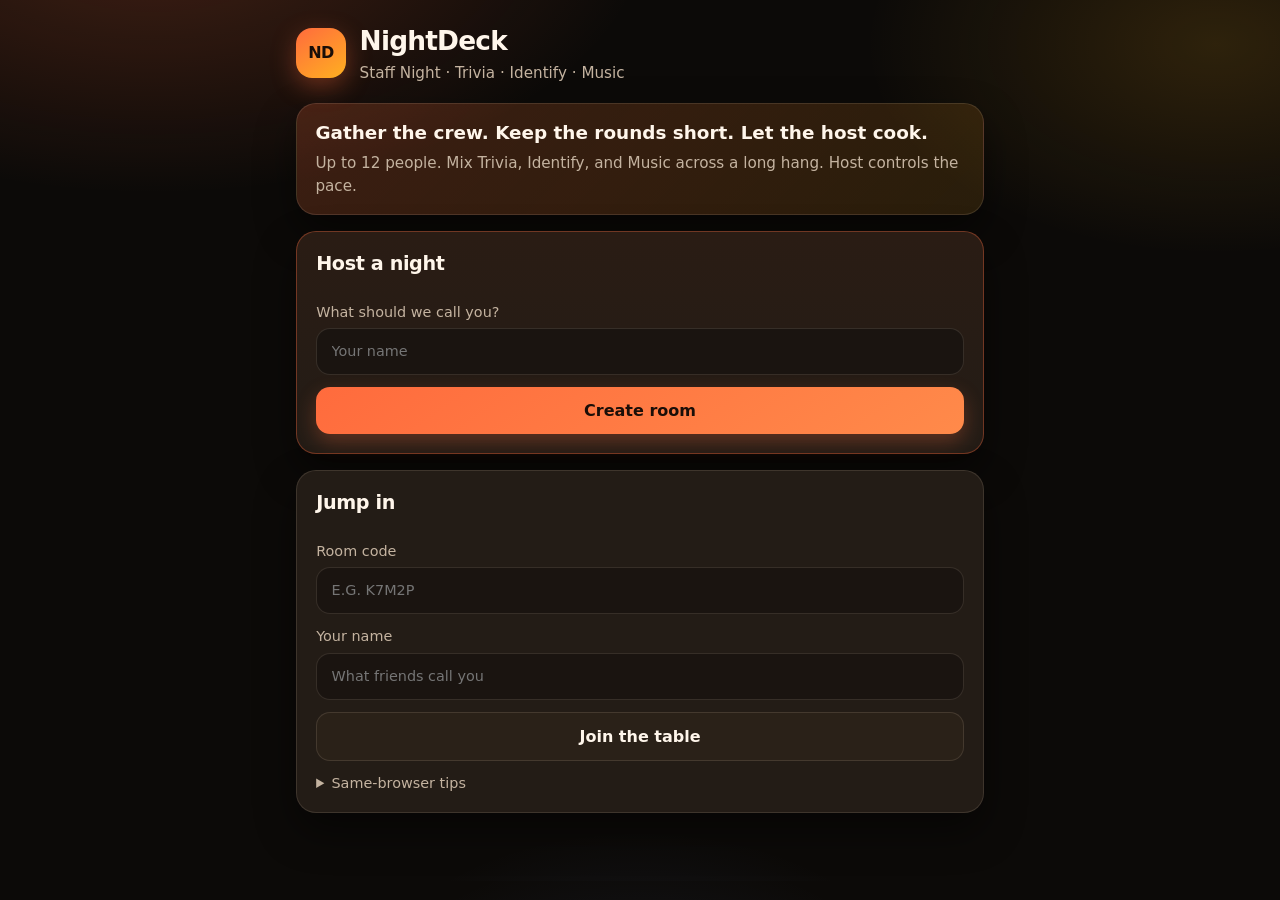
==== commit 7d8a20d8: "Pass 5 polish: professional host UX + stadium play surface Tighten play/end CSS, sticky host dock, s" ====
--- a/index.html
+++ b/index.html
@@ -12,13 +12,13 @@
       <div class="brand-mark">ND</div>
       <div>
         <h1>NightDeck</h1>
-        <p>Staff Night — trivia, identify, music.</p>
+        <p>Staff Night · Trivia · Identify · Music</p>
       </div>
     </div>
 
     <div class="hero-banner">
       <strong>Gather the crew. Keep the rounds short. Let the host cook.</strong>
-      <span>Up to 12. Mix Trivia, Identify, and Music all night. No blank-fill cards — just games people actually like.</span>
+      <span>Up to 12 people. Mix Trivia, Identify, and Music across a long hang. Host controls the pace.</span>
     </div>
 
     <section class="card stack primary-action" id="createCard">
@@ -26,7 +26,7 @@
       <label>What should we call you?
         <input id="hostName" type="text" maxlength="24" placeholder="Your name" autocomplete="nickname" />
       </label>
-      <button class="btn block" id="createBtn" type="button">Open a room</button>
+      <button class="btn block" id="createBtn" type="button">Create room</button>
     </section>
 
     <section class="card stack" id="joinCard">
@@ -70,7 +70,7 @@
         <button class="btn ghost" id="padSeatsBtn" type="button">Fill empty seats</button>
       </div>
       <div class="row">
-        <button class="btn" id="startBtn" type="button" disabled>Start Staff Night</button>
+        <button class="btn" id="startBtn" type="button" disabled>Start night</button>
         <button class="btn ghost" id="leaveBtn" type="button">Leave</button>
       </div>
       <p class="muted hidden" id="soloNote" style="margin:0">Practice mode seats bots so you can dry-run hosting alone. For the real hang, invite humans.</p>
--- a/css/site.css
+++ b/css/site.css
@@ -479,3 +479,359 @@
   .room-code { font-size: 1.9rem; letter-spacing: 0.12em; }
   .prompt-card .big { font-size: 1.2rem; }
 }
+
+/* ——— Pass 5 polish: play surface ——— */
+.sr-only {
+  position: absolute;
+  width: 1px;
+  height: 1px;
+  padding: 0;
+  margin: -1px;
+  overflow: hidden;
+  clip: rect(0,0,0,0);
+  border: 0;
+}
+.tight { margin: 0; }
+.play-app { padding-bottom: 5.5rem; }
+.play-header {
+  display: flex;
+  justify-content: space-between;
+  align-items: flex-start;
+  gap: 1rem;
+  margin-bottom: 0.75rem;
+}
+.play-brand { margin-bottom: 0; }
+.play-brand h1 { font-size: 1.45rem; }
+
+.score-rail {
+  min-width: 148px;
+  max-width: 200px;
+  background: rgba(26, 20, 16, 0.85);
+  border: 1px solid var(--border);
+  border-radius: 16px;
+  padding: 0.55rem 0.7rem;
+  backdrop-filter: blur(8px);
+}
+.score-rail-title {
+  font-size: 0.72rem;
+  font-weight: 800;
+  letter-spacing: 0.08em;
+  text-transform: uppercase;
+  color: var(--muted);
+  margin-bottom: 0.35rem;
+}
+.score-rail-list {
+  list-style: none;
+  margin: 0;
+  padding: 0;
+  font-size: 0.82rem;
+}
+.score-rail-list li {
+  display: grid;
+  grid-template-columns: 1.4rem 1fr auto;
+  gap: 0.35rem;
+  padding: 0.18rem 0;
+  align-items: baseline;
+}
+.score-rail-list .n { color: var(--muted); font-weight: 700; }
+.score-rail-list .who {
+  font-weight: 700;
+  overflow: hidden;
+  text-overflow: ellipsis;
+  white-space: nowrap;
+}
+.score-rail-list .pts { color: var(--accent-2); font-weight: 800; }
+.score-rail-list li.you .who { color: var(--accent-3); }
+
+.status-bar {
+  display: flex;
+  flex-wrap: wrap;
+  gap: 0.4rem;
+  align-items: center;
+  margin-bottom: 0.85rem;
+}
+.role-badge {
+  margin-left: auto;
+  font-size: 0.75rem;
+  font-weight: 800;
+  letter-spacing: 0.06em;
+  text-transform: uppercase;
+  padding: 0.28rem 0.65rem;
+  border-radius: 999px;
+  border: 1px solid var(--border);
+}
+.role-badge.host {
+  color: #1a0e08;
+  background: linear-gradient(145deg, var(--accent), var(--accent-2));
+  border-color: transparent;
+}
+.role-badge.player {
+  color: var(--accent-3);
+  background: rgba(92, 225, 184, 0.1);
+  border-color: rgba(92, 225, 184, 0.35);
+}
+
+.section-head h2 { margin: 0 0 0.25rem; }
+.section-head.compact h2 { margin: 0; font-size: 1.05rem; }
+.section-head.compact { margin-bottom: 0.35rem; }
+
+.picker-card {
+  border-color: rgba(255, 107, 61, 0.28);
+  background: linear-gradient(180deg, #2c1c14, var(--bg-card));
+}
+.round-picker { gap: 0.85rem; }
+.round-type {
+  min-height: 118px;
+  padding: 1.15rem 1rem;
+  position: relative;
+  overflow: hidden;
+}
+.round-type::after {
+  content: "";
+  position: absolute;
+  inset: auto -20% -40% auto;
+  width: 120px;
+  height: 120px;
+  border-radius: 50%;
+  opacity: 0.12;
+  pointer-events: none;
+}
+.round-type.trivia::after { background: var(--trivia); }
+.round-type.identify::after { background: var(--identify); }
+.round-type.music::after { background: var(--music); }
+.round-type:focus-visible {
+  outline: 2px solid var(--accent-2);
+  outline-offset: 2px;
+}
+.round-type strong { font-size: 1.2rem; margin-bottom: 0.2rem; }
+.is-host .round-type:active { transform: scale(0.98); }
+
+.waiting-panel {
+  display: flex;
+  align-items: center;
+  gap: 0.75rem;
+  padding: 1.1rem 1rem;
+  border-radius: 16px;
+  background: var(--bg-elev);
+  border: 1px dashed var(--border);
+  color: var(--muted);
+  font-weight: 700;
+}
+.waiting-pulse {
+  width: 12px;
+  height: 12px;
+  border-radius: 50%;
+  background: var(--accent-2);
+  box-shadow: 0 0 0 0 rgba(255, 176, 32, 0.5);
+  animation: pulse 1.4s ease infinite;
+}
+@keyframes pulse {
+  0% { box-shadow: 0 0 0 0 rgba(255, 176, 32, 0.45); }
+  70% { box-shadow: 0 0 0 12px rgba(255, 176, 32, 0); }
+  100% { box-shadow: 0 0 0 0 rgba(255, 176, 32, 0); }
+}
+
+.prompt-card[data-type="trivia"] {
+  border-color: rgba(122, 162, 255, 0.35);
+  background: linear-gradient(180deg, #1a2238, #16120e);
+}
+.prompt-card[data-type="identify"] {
+  border-color: rgba(255, 176, 32, 0.35);
+  background: linear-gradient(180deg, #2a2110, #16120e);
+}
+.prompt-card[data-type="music"] {
+  border-color: rgba(255, 107, 157, 0.35);
+  background: linear-gradient(180deg, #2a1520, #16120e);
+}
+.prompt-card .big { font-size: 1.4rem; }
+
+.progress-row {
+  display: flex;
+  align-items: center;
+  gap: 0.65rem;
+}
+.lock-meter {
+  flex: 1;
+  height: 6px;
+  border-radius: 999px;
+  background: rgba(255, 230, 200, 0.1);
+  overflow: hidden;
+}
+.lock-meter i {
+  display: block;
+  height: 100%;
+  background: linear-gradient(90deg, var(--accent), var(--accent-2));
+  border-radius: 999px;
+  transition: width 0.35s ease;
+}
+
+.option-btn {
+  display: flex;
+  align-items: flex-start;
+  gap: 0.75rem;
+  padding: 0.95rem 1rem;
+}
+.opt-letter {
+  flex-shrink: 0;
+  width: 1.7rem;
+  height: 1.7rem;
+  border-radius: 8px;
+  display: grid;
+  place-items: center;
+  font-size: 0.8rem;
+  font-weight: 800;
+  background: rgba(255, 230, 200, 0.08);
+  color: var(--muted);
+}
+.option-btn.selected .opt-letter {
+  background: rgba(255, 176, 32, 0.25);
+  color: var(--accent-2);
+}
+.option-btn.correct .opt-letter {
+  background: rgba(92, 225, 184, 0.25);
+  color: var(--ok);
+}
+.opt-text { flex: 1; line-height: 1.35; }
+
+.typed-row {
+  display: grid;
+  grid-template-columns: 1fr auto;
+  gap: 0.5rem;
+  margin-top: 0.35rem;
+}
+.typed-row.typed-only { grid-template-columns: 1fr; }
+.typed-label { margin: 0; }
+.lock-btn { white-space: nowrap; min-width: 6.5rem; }
+
+.reveal-banner {
+  display: flex;
+  flex-direction: column;
+  gap: 0.25rem;
+  padding: 1rem 1.1rem;
+  border-radius: 16px;
+  background: rgba(92, 225, 184, 0.12);
+  border: 1px solid rgba(92, 225, 184, 0.4);
+}
+.reveal-label {
+  font-size: 0.75rem;
+  font-weight: 800;
+  letter-spacing: 0.08em;
+  text-transform: uppercase;
+  color: var(--ok);
+  opacity: 0.85;
+}
+.reveal-value {
+  font-size: 1.25rem;
+  font-weight: 800;
+  color: var(--text);
+  letter-spacing: -0.02em;
+}
+
+.answer-row {
+  grid-template-columns: 1fr auto;
+  gap: 0.65rem;
+  align-items: center;
+}
+.answer-row.miss { opacity: 0.78; }
+.answer-main { min-width: 0; }
+.answer-row .tag {
+  display: inline-block;
+  font-size: 0.68rem;
+  font-weight: 800;
+  text-transform: uppercase;
+  letter-spacing: 0.04em;
+  color: var(--muted);
+  background: rgba(255, 230, 200, 0.08);
+  padding: 0.1rem 0.35rem;
+  border-radius: 6px;
+  margin-left: 0.2rem;
+}
+.answer-row .tag.you { color: var(--accent-3); }
+.result-badge {
+  font-weight: 800;
+  font-size: 0.9rem;
+  min-width: 2.2rem;
+  text-align: center;
+  padding: 0.25rem 0.4rem;
+  border-radius: 8px;
+}
+.result-badge.ok {
+  color: #062218;
+  background: var(--ok);
+}
+.result-badge.no {
+  color: var(--muted);
+  background: rgba(255, 230, 200, 0.06);
+}
+.override { display: flex; gap: 0.3rem; grid-column: 1 / -1; justify-content: flex-end; }
+.mini {
+  appearance: none;
+  border: 1px solid var(--border);
+  background: var(--bg-soft);
+  color: var(--text);
+  border-radius: 8px;
+  width: 2rem;
+  height: 2rem;
+  font-weight: 800;
+  cursor: pointer;
+}
+.mini.ok {
+  background: rgba(92, 225, 184, 0.2);
+  border-color: rgba(92, 225, 184, 0.45);
+  color: var(--ok);
+}
+
+.host-dock {
+  position: sticky;
+  bottom: 0.75rem;
+  z-index: 20;
+  margin: 0.5rem 0 1rem;
+  padding: 0.75rem 0.85rem;
+  border-radius: 18px;
+  background: linear-gradient(135deg, rgba(42, 28, 20, 0.96), rgba(26, 20, 16, 0.98));
+  border: 1px solid rgba(255, 107, 61, 0.35);
+  box-shadow: 0 16px 40px rgba(0, 0, 0, 0.5);
+  display: flex;
+  flex-wrap: wrap;
+  align-items: center;
+  gap: 0.65rem;
+}
+.host-dock-label {
+  font-size: 0.72rem;
+  font-weight: 800;
+  letter-spacing: 0.1em;
+  text-transform: uppercase;
+  color: var(--accent-2);
+  padding: 0.2rem 0.5rem;
+  border-radius: 8px;
+  background: rgba(255, 176, 32, 0.12);
+}
+.host-dock-actions {
+  display: flex;
+  flex-wrap: wrap;
+  gap: 0.45rem;
+  margin-left: auto;
+}
+.ghost-danger {
+  background: transparent !important;
+  color: var(--danger) !important;
+  box-shadow: none !important;
+  border: 1px solid rgba(255, 92, 122, 0.35) !important;
+}
+
+.score-row.place {
+  border-color: rgba(255, 230, 200, 0.2);
+}
+.scores-full { margin-top: 0.25rem; }
+.foot-actions { margin-top: 0.25rem; }
+
+body.is-player .host-dock { display: none !important; }
+
+@media (max-width: 560px) {
+  .play-header { flex-direction: column; }
+  .score-rail { max-width: none; width: 100%; }
+  .role-badge { margin-left: 0; }
+  .host-dock-actions { width: 100%; }
+  .host-dock-actions .btn { flex: 1; }
+  .typed-row { grid-template-columns: 1fr; }
+}
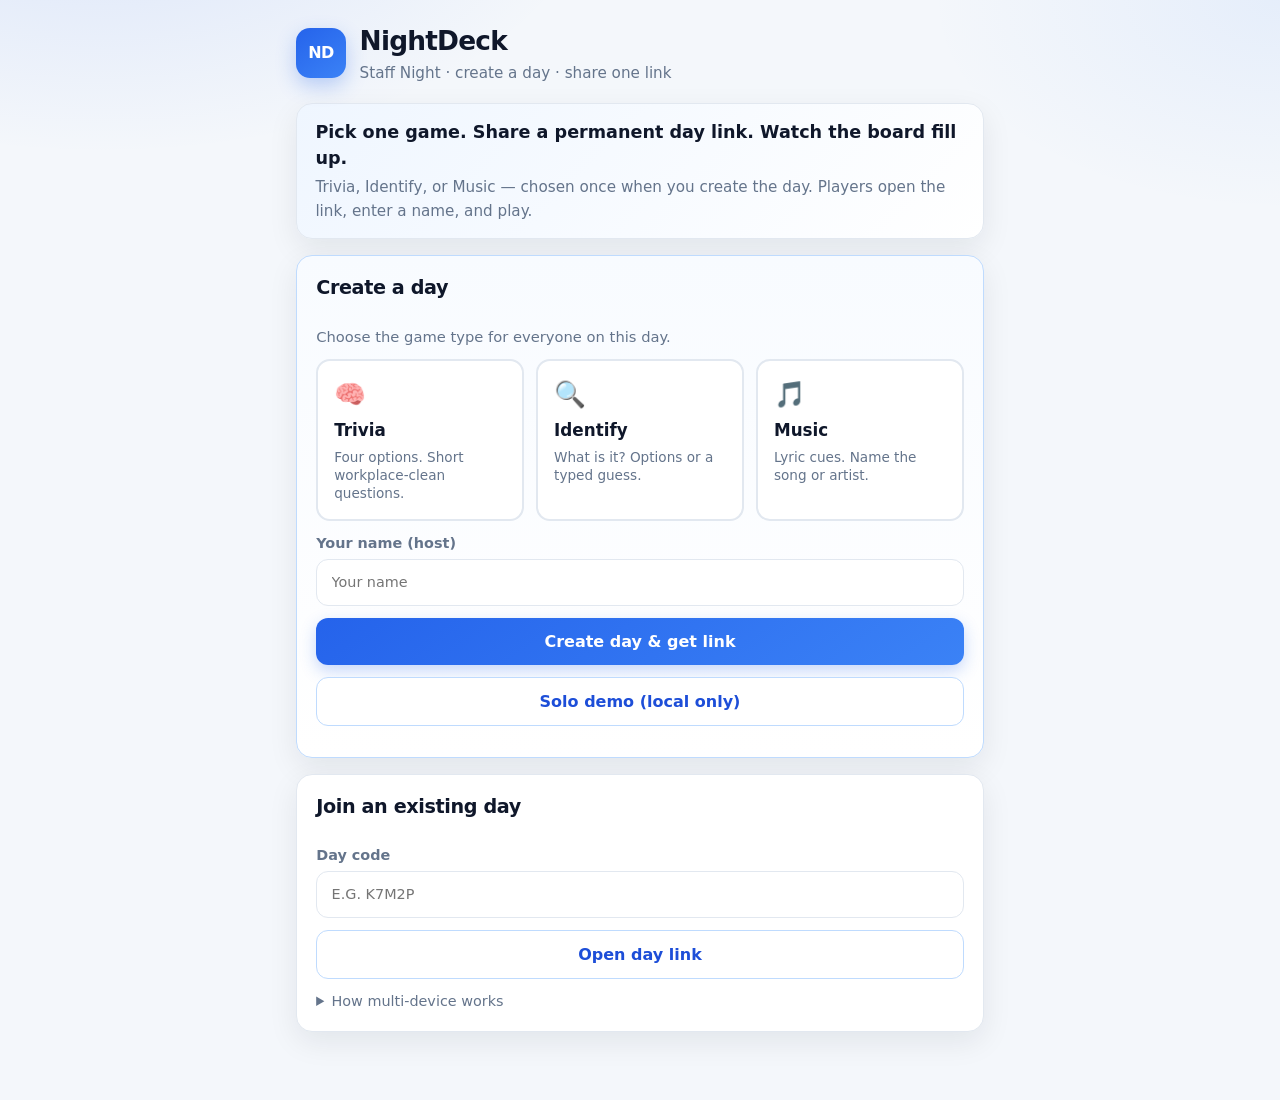
==== commit 115fea38: "Pass 6: day-link + Upstash live board + white/blue theme Host picks Trivia/Identify/Music once at cr" ====
--- a/index.html
+++ b/index.html
@@ -3,7 +3,7 @@
 <head>
   <meta charset="UTF-8" />
   <meta name="viewport" content="width=device-width, initial-scale=1" />
-  <title>NightDeck — Staff Night</title>
+  <title>NightDeck — Create a Staff Day</title>
   <link rel="stylesheet" href="css/site.css" />
 </head>
 <body>
@@ -12,268 +12,171 @@
       <div class="brand-mark">ND</div>
       <div>
         <h1>NightDeck</h1>
-        <p>Staff Night · Trivia · Identify · Music</p>
+        <p>Staff Night · create a day · share one link</p>
       </div>
     </div>
 
     <div class="hero-banner">
-      <strong>Gather the crew. Keep the rounds short. Let the host cook.</strong>
-      <span>Up to 12 people. Mix Trivia, Identify, and Music across a long hang. Host controls the pace.</span>
+      <strong>Pick one game. Share a permanent day link. Watch the board fill up.</strong>
+      <span>Trivia, Identify, or Music — chosen once when you create the day. Players open the link, enter a name, and play.</span>
     </div>
 
     <section class="card stack primary-action" id="createCard">
-      <h2>Host a night</h2>
-      <label>What should we call you?
+      <h2>Create a day</h2>
+      <p class="muted tight">Choose the game type for everyone on this day.</p>
+      <div class="game-type-grid" id="typeGrid" role="radiogroup" aria-label="Game type">
+        <button type="button" class="game-type trivia" data-type="trivia" aria-pressed="false">
+          <span class="emoji" aria-hidden="true">🧠</span>
+          <strong>Trivia</strong>
+          <span>Four options. Short workplace-clean questions.</span>
+        </button>
+        <button type="button" class="game-type identify" data-type="identify" aria-pressed="false">
+          <span class="emoji" aria-hidden="true">🔍</span>
+          <strong>Identify</strong>
+          <span>What is it? Options or a typed guess.</span>
+        </button>
+        <button type="button" class="game-type music" data-type="music" aria-pressed="false">
+          <span class="emoji" aria-hidden="true">🎵</span>
+          <strong>Music</strong>
+          <span>Lyric cues. Name the song or artist.</span>
+        </button>
+      </div>
+      <label>Your name (host)
         <input id="hostName" type="text" maxlength="24" placeholder="Your name" autocomplete="nickname" />
       </label>
-      <button class="btn block" id="createBtn" type="button">Create room</button>
+      <button class="btn block" id="createBtn" type="button">Create day &amp; get link</button>
+      <button class="btn secondary block" id="soloBtn" type="button">Solo demo (local only)</button>
+      <p class="muted tight" id="createStatus"></p>
+    </section>
+
+    <section class="card stack hidden" id="createdCard">
+      <h2>Day ready</h2>
+      <p class="muted tight">Share this permanent link. Anyone with it can join and play <strong id="createdType">—</strong>.</p>
+      <div class="center">
+        <div class="muted">Day code</div>
+        <div class="day-code" id="createdCode">—————</div>
+      </div>
+      <div class="link-box" id="createdLink"></div>
+      <div class="row">
+        <button class="btn" id="copyLinkBtn" type="button">Copy day link</button>
+        <a class="btn secondary" id="openDayBtn" href="#">Open day</a>
+        <a class="btn ghost" id="openBoardBtn" href="#">Live board</a>
+      </div>
+      <button class="btn ghost" id="anotherBtn" type="button">Create another day</button>
     </section>
 
     <section class="card stack" id="joinCard">
-      <h2>Jump in</h2>
-      <label>Room code
+      <h2>Join an existing day</h2>
+      <label>Day code
         <input id="joinCode" type="text" maxlength="8" placeholder="e.g. K7M2P" autocomplete="off" style="text-transform:uppercase" />
       </label>
-      <label>Your name
-        <input id="joinName" type="text" maxlength="24" placeholder="What friends call you" autocomplete="nickname" />
-      </label>
-      <button class="btn secondary block" id="joinBtn" type="button">Join the table</button>
+      <button class="btn secondary block" id="joinBtn" type="button">Open day link</button>
       <details class="inline-help">
-        <summary>Same-browser tips</summary>
-        <p class="muted" style="margin:0.5rem 0 0">Share a code across tabs in the same browser for now. Local rooms sync with BroadcastChannel — cloud sync later.</p>
+        <summary>How multi-device works</summary>
+        <p class="muted" style="margin:0.5rem 0 0">Days sync nicknames and scores through Upstash. Open the day link on phones; the live board updates about every 2 seconds.</p>
       </details>
-    </section>
-
-    <section class="card stack hidden" id="lobbyPanel">
-      <div class="row" style="justify-content:space-between">
-        <div>
-          <h2 style="margin:0">Your table</h2>
-        </div>
-        <span class="pill" id="statusPill">waiting</span>
-      </div>
-      <div class="center">
-        <div class="muted">Pass this code around</div>
-        <div class="room-code" id="roomCodeDisplay">—————</div>
-        <button class="btn ghost" id="copyCodeBtn" type="button" style="margin-top:0.5rem">Copy code</button>
-      </div>
-      <div>
-        <div class="muted" style="margin-bottom:0.35rem">Who's here <span id="playerCount"></span></div>
-        <ul class="player-list" id="playerList"></ul>
-      </div>
-      <div>
-        <div class="muted" style="margin-bottom:0.35rem">Scoreboard preview</div>
-        <div class="scoreboard" id="scorePreview"></div>
-      </div>
-      <p class="muted" id="startHint">Need 2 humans to start — or Solo demo for practice.</p>
-      <div class="lobby-actions rowish" id="hostTools">
-        <button class="btn secondary" id="soloDemoBtn" type="button">Solo demo (bots)</button>
-        <button class="btn ghost" id="padSeatsBtn" type="button">Fill empty seats</button>
-      </div>
-      <div class="row">
-        <button class="btn" id="startBtn" type="button" disabled>Start night</button>
-        <button class="btn ghost" id="leaveBtn" type="button">Leave</button>
-      </div>
-      <p class="muted hidden" id="soloNote" style="margin:0">Practice mode seats bots so you can dry-run hosting alone. For the real hang, invite humans.</p>
     </section>
   </main>
 
   <script src="js/ui.js"></script>
-  <script src="js/room.js"></script>
-  <script src="js/catalog.js"></script>
+  <script src="js/sync-config.js"></script>
+  <script src="js/sync.js"></script>
   <script src="js/game.js"></script>
   <script>
     (function () {
       const UI = NightDeckUI;
-      const Room = NightDeckRoom;
+      const Sync = NightDeckSync;
       const Game = NightDeckGame;
-      const Catalog = NightDeckCatalog;
+      let selectedType = null;
 
-      let session = Room.loadSession();
-      let unsub = null;
-
-      function isHost(room) {
-        return session && room && session.playerId === room.hostId;
+      function selectType(type) {
+        selectedType = type;
+        UI.$all(".game-type").forEach((btn) => {
+          const on = btn.getAttribute("data-type") === type;
+          btn.classList.toggle("selected", on);
+          btn.setAttribute("aria-pressed", on ? "true" : "false");
+        });
       }
 
-      function showLobby(room) {
+      UI.$("#typeGrid").addEventListener("click", (ev) => {
+        const btn = ev.target.closest("[data-type]");
+        if (!btn) return;
+        selectType(btn.getAttribute("data-type"));
+      });
+
+      function showCreated(day, opts) {
         UI.$("#createCard").classList.add("hidden");
-        UI.$("#joinCard").classList.add("hidden");
-        UI.$("#lobbyPanel").classList.remove("hidden");
-        renderLobby(room);
-      }
-
-      function renderLobby(room) {
-        if (!room) return;
-        UI.$("#roomCodeDisplay").textContent = room.code;
-        UI.$("#statusPill").textContent = room.status;
-        UI.$("#playerCount").textContent = "(" + room.players.length + "/" + Room.MAX_PLAYERS + ")";
-        const list = UI.$("#playerList");
-        list.innerHTML = room.players
-          .map((p) => {
-            const tags = [];
-            if (p.id === room.hostId) tags.push("host");
-            if (p.bot) tags.push("bot");
-            if (session && p.id === session.playerId) tags.push("you");
-            return (
-              "<li><span class=\"name\">" +
-              UI.escapeHtml(p.name) +
-              "</span><span class=\"meta\">" +
-              UI.escapeHtml(tags.join(" · ") || "player") +
-              " · " +
-              p.score +
-              " pts</span></li>"
-            );
-          })
-          .join("");
-
-        const ranked = Game.rankedPlayers(room);
-        UI.$("#scorePreview").innerHTML = ranked
-          .slice(0, 5)
-          .map(
-            (p, i) =>
-              '<div class="score-row' +
-              (i === 0 ? " top" : "") +
-              '"><span class="rank">' +
-              (i + 1) +
-              '</span><span class="who">' +
-              UI.escapeHtml(p.name) +
-              '</span><span class="pts">' +
-              p.score +
-              "</span></div>"
-          )
-          .join("");
-
-        const host = isHost(room);
-        UI.$("#hostTools").classList.toggle("hidden", !host);
-        UI.$("#startBtn").classList.toggle("hidden", !host);
-        UI.$("#soloNote").classList.toggle("hidden", !room.soloDemo);
-        UI.$("#startBtn").disabled = !Room.canStart(room);
-        if (room.soloDemo) {
-          UI.$("#startHint").textContent = "Solo demo ready — bots will answer for fun.";
-        } else if (Room.humanCount(room) < Room.MIN_HUMANS) {
-          UI.$("#startHint").textContent =
-            "Need " + Room.MIN_HUMANS + " humans to start (or Solo demo). Room for " + Room.MAX_PLAYERS + ".";
-        } else {
-          UI.$("#startHint").textContent = "Looks good — start whenever you're ready.";
-        }
-
-        if (room.status === "playing") {
-          location.href = "play.html";
-        } else if (room.status === "ended") {
-          location.href = "end.html";
+        UI.$("#createdCard").classList.remove("hidden");
+        UI.$("#createdCode").textContent = day.code;
+        UI.$("#createdType").textContent = Game.typeLabel(day.gameType);
+        const link = Sync.dayUrl(day.code);
+        const board = Sync.boardUrl(day.code);
+        UI.$("#createdLink").textContent = link;
+        UI.$("#openDayBtn").href = "day.html?d=" + encodeURIComponent(day.code);
+        UI.$("#openBoardBtn").href = "board.html?d=" + encodeURIComponent(day.code);
+        if (opts && opts.solo) {
+          UI.$("#createdLink").textContent = link + " (local solo — scores stay on this device)";
         }
       }
 
-      function watch(code) {
-        if (unsub) unsub();
-        unsub = Room.subscribe((c) => {
-          if (c !== code) return;
-          const room = Room.readRoom(code);
-          renderLobby(room);
-        });
-        // storage event for cross-tab same-origin
-        window.addEventListener("storage", (ev) => {
-          if (ev.key === "nightdeck:room:" + code) {
-            renderLobby(Room.readRoom(code));
-          }
-        });
-      }
-
-      async function resume() {
-        if (!session) return;
-        const room = Room.readRoom(session.code);
-        if (!room) {
-          Room.clearSession();
-          session = null;
+      UI.$("#createBtn").addEventListener("click", async () => {
+        if (!selectedType) {
+          UI.toast("Pick Trivia, Identify, or Music");
           return;
         }
-        if (room.status === "playing") {
-          location.href = "play.html";
+        const hostName = UI.$("#hostName").value;
+        UI.$("#createBtn").disabled = true;
+        UI.$("#createStatus").textContent = "Creating day…";
+        try {
+          const day = await Sync.createDay({ gameType: selectedType, hostName });
+          showCreated(day);
+          UI.toast("Day " + day.code + " created");
+        } catch (err) {
+          UI.$("#createStatus").textContent = err.message || "Could not create day";
+          UI.toast(err.message || "Create failed");
+        } finally {
+          UI.$("#createBtn").disabled = false;
+        }
+      });
+
+      UI.$("#soloBtn").addEventListener("click", () => {
+        if (!selectedType) {
+          UI.toast("Pick a game type first");
           return;
         }
-        if (room.status === "ended") {
-          location.href = "end.html";
-          return;
-        }
-        showLobby(room);
-        watch(room.code);
-      }
+        const day = Sync.createSoloDay({
+          gameType: selectedType,
+          hostName: UI.$("#hostName").value || "You",
+        });
+        Sync.saveSession({
+          dayCode: day.code,
+          playerId: Sync.makePlayerId(),
+          name: day.hostName,
+          gameType: day.gameType,
+          solo: true,
+          day: day,
+        });
+        location.href = "day.html?d=" + encodeURIComponent(day.code) + "&solo=1";
+      });
 
-      UI.$("#createBtn").addEventListener("click", () => {
-        const name = UI.$("#hostName").value;
-        const { room, playerId } = Room.createRoom({ hostName: name });
-        session = { code: room.code, playerId, name: room.players[0].name };
-        Room.saveSession(session);
-        showLobby(room);
-        watch(room.code);
-        UI.toast("Room " + room.code + " is open");
+      UI.$("#copyLinkBtn").addEventListener("click", () => {
+        UI.copyText(UI.$("#createdLink").textContent.replace(/\s*\(local.*\)$/, ""));
+      });
+
+      UI.$("#anotherBtn").addEventListener("click", () => {
+        UI.$("#createdCard").classList.add("hidden");
+        UI.$("#createCard").classList.remove("hidden");
+        UI.$("#createStatus").textContent = "";
       });
 
       UI.$("#joinBtn").addEventListener("click", () => {
         const code = UI.$("#joinCode").value.trim().toUpperCase();
-        const playerName = UI.$("#joinName").value;
-        const res = Room.joinRoom({ code, playerName });
-        if (!res.ok) {
-          UI.toast(res.error);
+        if (!code) {
+          UI.toast("Enter a day code");
           return;
         }
-        session = { code: res.room.code, playerId: res.playerId, name: playerName };
-        Room.saveSession(session);
-        showLobby(res.room);
-        watch(res.room.code);
-        UI.toast("You're in");
+        location.href = "day.html?d=" + encodeURIComponent(code);
       });
-
-      UI.$("#copyCodeBtn").addEventListener("click", () => {
-        if (!session) return;
-        UI.copyText(session.code);
-      });
-
-      UI.$("#soloDemoBtn").addEventListener("click", () => {
-        if (!session) return;
-        const room = Room.readRoom(session.code);
-        if (!isHost(room)) return;
-        const res = Room.fillSoloBots(room);
-        if (!res.ok) {
-          UI.toast(res.error);
-          return;
-        }
-        renderLobby(res.room);
-        UI.toast("Bots sat down — practice away");
-      });
-
-      UI.$("#padSeatsBtn").addEventListener("click", () => {
-        if (!session) return;
-        const room = Room.readRoom(session.code);
-        if (!isHost(room)) return;
-        const res = Room.addBotsTo(room, Math.min(Room.MAX_PLAYERS, room.players.length + 3));
-        if (!res.ok) {
-          UI.toast(res.error);
-          return;
-        }
-        renderLobby(res.room);
-        UI.toast("Filled a few seats");
-      });
-
-      UI.$("#startBtn").addEventListener("click", async () => {
-        if (!session) return;
-        const room = Room.readRoom(session.code);
-        if (!isHost(room) || !Room.canStart(room)) return;
-        try {
-          const packs = await Catalog.loadAll();
-          Game.startNight(room, packs);
-          location.href = "play.html";
-        } catch (err) {
-          UI.toast(err.message || "Couldn't load packs");
-        }
-      });
-
-      UI.$("#leaveBtn").addEventListener("click", () => {
-        Room.clearSession();
-        location.reload();
-      });
-
-      resume();
     })();
   </script>
 </body>
--- a/css/site.css
+++ b/css/site.css
@@ -1,23 +1,24 @@
 :root {
-  --bg: #0c0a08;
-  --bg-elev: #1a1410;
-  --bg-card: #231c16;
-  --bg-soft: #2a2118;
-  --accent: #ff6b3d;
-  --accent-2: #ffb020;
-  --accent-3: #5ce1b8;
-  --trivia: #7aa2ff;
-  --identify: #ffb020;
-  --music: #ff6b9d;
-  --text: #fff6eb;
-  --muted: #c4b3a0;
-  --ok: #5ce1b8;
-  --warn: #ffb020;
-  --danger: #ff5c7a;
-  --border: rgba(255, 230, 200, 0.12);
-  --shadow: 0 18px 40px rgba(0, 0, 0, 0.45);
-  --radius: 20px;
-  --font: "Trebuchet MS", "Segoe UI", system-ui, -apple-system, sans-serif;
+  --bg: #f4f7fb;
+  --bg-elev: #ffffff;
+  --bg-card: #ffffff;
+  --bg-soft: #eef3fb;
+  --accent: #2563eb;
+  --accent-2: #3b82f6;
+  --accent-3: #1d4ed8;
+  --accent-soft: #dbeafe;
+  --trivia: #2563eb;
+  --identify: #0ea5e9;
+  --music: #6366f1;
+  --text: #0f172a;
+  --muted: #64748b;
+  --ok: #059669;
+  --warn: #d97706;
+  --danger: #dc2626;
+  --border: #e2e8f0;
+  --shadow: 0 10px 30px rgba(15, 23, 42, 0.08);
+  --radius: 16px;
+  --font: "Segoe UI", system-ui, -apple-system, sans-serif;
 }
 
 * { box-sizing: border-box; }
@@ -26,9 +27,8 @@
   padding: 0;
   min-height: 100%;
   background:
-    radial-gradient(900px 480px at 12% -8%, rgba(255, 107, 61, 0.22), transparent 55%),
-    radial-gradient(700px 420px at 95% 5%, rgba(255, 176, 32, 0.14), transparent 50%),
-    radial-gradient(600px 380px at 50% 115%, rgba(122, 162, 255, 0.1), transparent 48%),
+    radial-gradient(900px 480px at 8% -10%, rgba(37, 99, 235, 0.12), transparent 55%),
+    radial-gradient(700px 420px at 100% 0%, rgba(59, 130, 246, 0.08), transparent 50%),
     var(--bg);
   color: var(--text);
   font-family: var(--font);
@@ -36,7 +36,7 @@
   -webkit-font-smoothing: antialiased;
 }
 
-a { color: var(--accent-3); text-decoration: none; }
+a { color: var(--accent); text-decoration: none; }
 a:hover { text-decoration: underline; }
 button, input, select, textarea { font: inherit; }
 
@@ -55,21 +55,22 @@
 .brand-mark {
   width: 50px;
   height: 50px;
-  border-radius: 16px;
+  border-radius: 14px;
   background: linear-gradient(145deg, var(--accent), var(--accent-2));
-  box-shadow: 0 8px 24px rgba(255, 107, 61, 0.35);
+  box-shadow: 0 8px 20px rgba(37, 99, 235, 0.28);
   display: grid;
   place-items: center;
   font-weight: 800;
   letter-spacing: -0.04em;
   flex-shrink: 0;
-  color: #1a0e08;
+  color: #fff;
 }
 .brand h1 {
   margin: 0;
   font-size: 1.65rem;
   letter-spacing: -0.03em;
   font-weight: 800;
+  color: var(--text);
 }
 .brand p {
   margin: 0.15rem 0 0;
@@ -78,7 +79,7 @@
 }
 
 .hero-banner {
-  background: linear-gradient(135deg, rgba(255, 107, 61, 0.2), rgba(255, 176, 32, 0.12));
+  background: linear-gradient(135deg, #eff6ff, #ffffff);
   border: 1px solid var(--border);
   border-radius: var(--radius);
   padding: 1rem 1.15rem;
@@ -87,8 +88,9 @@
 }
 .hero-banner strong {
   display: block;
-  font-size: 1.15rem;
+  font-size: 1.1rem;
   margin-bottom: 0.25rem;
+  color: var(--text);
 }
 .hero-banner span { color: var(--muted); font-size: 0.95rem; }
 
@@ -101,13 +103,14 @@
   box-shadow: var(--shadow);
 }
 .card.primary-action {
-  border-color: rgba(255, 107, 61, 0.35);
-  background: linear-gradient(180deg, #2a1c14, var(--bg-card));
+  border-color: #bfdbfe;
+  background: linear-gradient(180deg, #f8fbff, #ffffff);
 }
 .card h2 {
   margin: 0 0 0.75rem;
   font-size: 1.2rem;
   letter-spacing: -0.02em;
+  color: var(--text);
 }
 
 .stack { display: flex; flex-direction: column; gap: 0.75rem; }
@@ -115,6 +118,7 @@
 .rowish { display: flex; flex-wrap: wrap; gap: 0.5rem; }
 .center { text-align: center; }
 .muted { color: var(--muted); font-size: 0.92rem; }
+.tight { margin: 0; }
 .hidden { display: none !important; }
 
 label {
@@ -123,48 +127,43 @@
   gap: 0.35rem;
   font-size: 0.9rem;
   color: var(--muted);
+  font-weight: 600;
 }
 input, select, textarea {
   width: 100%;
   padding: 0.75rem 0.9rem;
-  border-radius: 14px;
-  border: 1px solid var(--border);
-  background: var(--bg-elev);
+  border-radius: 12px;
+  border: 1px solid var(--border);
+  background: #fff;
   color: var(--text);
   outline: none;
+  font-weight: 500;
 }
 input:focus, select:focus, textarea:focus {
-  border-color: rgba(255, 176, 32, 0.55);
-  box-shadow: 0 0 0 3px rgba(255, 176, 32, 0.15);
-}
-textarea { min-height: 72px; resize: vertical; }
+  border-color: var(--accent);
+  box-shadow: 0 0 0 3px rgba(37, 99, 235, 0.15);
+}
 
 .btn {
   appearance: none;
   border: none;
   cursor: pointer;
-  background: linear-gradient(145deg, var(--accent), #ff8a4a);
-  color: #1a0e08;
-  font-weight: 800;
+  background: linear-gradient(145deg, var(--accent), var(--accent-2));
+  color: #fff;
+  font-weight: 700;
   padding: 0.75rem 1.1rem;
-  border-radius: 14px;
-  box-shadow: 0 8px 20px rgba(255, 107, 61, 0.28);
-  transition: transform 0.12s ease, filter 0.12s ease;
-}
-.btn:hover { filter: brightness(1.05); transform: translateY(-1px); }
-.btn:active { transform: translateY(0); }
-.btn:disabled {
-  opacity: 0.45;
-  cursor: not-allowed;
-  transform: none;
-  filter: none;
-}
+  border-radius: 12px;
+  box-shadow: 0 6px 16px rgba(37, 99, 235, 0.25);
+  transition: transform 0.12s ease, box-shadow 0.12s ease;
+}
+.btn:hover { transform: translateY(-1px); }
+.btn:disabled { opacity: 0.5; cursor: not-allowed; transform: none; box-shadow: none; }
 .btn.block { width: 100%; }
 .btn.secondary {
-  background: var(--bg-soft);
-  color: var(--text);
+  background: #fff;
+  color: var(--accent-3);
+  border: 1px solid #bfdbfe;
   box-shadow: none;
-  border: 1px solid var(--border);
 }
 .btn.ghost {
   background: transparent;
@@ -172,140 +171,177 @@
   box-shadow: none;
   border: 1px solid transparent;
 }
-.btn.ok {
-  background: linear-gradient(145deg, var(--ok), #3ecf9a);
-  color: #062218;
-  box-shadow: 0 8px 20px rgba(92, 225, 184, 0.25);
-}
-.btn.danger {
-  background: linear-gradient(145deg, var(--danger), #ff8aa0);
-  color: #2a0610;
-}
+.btn.ghost:hover { background: var(--bg-soft); color: var(--text); }
+.btn.ok { background: linear-gradient(145deg, #059669, #10b981); box-shadow: 0 6px 16px rgba(5, 150, 105, 0.25); }
+.btn.danger { background: linear-gradient(145deg, #dc2626, #ef4444); }
+.btn.ghost-danger { background: transparent; color: var(--danger); box-shadow: none; border: 1px solid #fecaca; }
 
 .pill {
   display: inline-flex;
   align-items: center;
-  gap: 0.35rem;
+  gap: 0.25rem;
   padding: 0.25rem 0.65rem;
   border-radius: 999px;
-  background: var(--bg-soft);
-  border: 1px solid var(--border);
+  background: var(--accent-soft);
+  color: var(--accent-3);
   font-size: 0.8rem;
   font-weight: 700;
-  color: var(--muted);
-  text-transform: lowercase;
-}
-.pill.warn { color: var(--warn); border-color: rgba(255, 176, 32, 0.35); }
-.pill.ok { color: var(--ok); border-color: rgba(92, 225, 184, 0.35); }
-.pill.trivia { color: var(--trivia); border-color: rgba(122, 162, 255, 0.4); }
-.pill.identify { color: var(--identify); border-color: rgba(255, 176, 32, 0.4); }
-.pill.music { color: var(--music); border-color: rgba(255, 107, 157, 0.4); }
-
-.room-code {
-  font-size: 2.4rem;
-  font-weight: 800;
-  letter-spacing: 0.18em;
-  margin: 0.35rem 0;
-  color: var(--accent-2);
-}
-
-.player-list {
-  list-style: none;
-  margin: 0;
-  padding: 0;
-  display: grid;
-  gap: 0.4rem;
-}
-.player-list li {
-  display: flex;
-  justify-content: space-between;
-  align-items: center;
-  padding: 0.55rem 0.75rem;
-  background: var(--bg-elev);
-  border-radius: 12px;
-  border: 1px solid var(--border);
-}
-.player-list .name { font-weight: 700; }
-.player-list .meta { color: var(--muted); font-size: 0.85rem; }
-
-.scoreboard {
-  display: grid;
-  gap: 0.45rem;
-}
-.score-row {
-  display: flex;
-  justify-content: space-between;
-  align-items: center;
-  padding: 0.65rem 0.85rem;
-  background: var(--bg-elev);
-  border-radius: 12px;
-  border: 1px solid var(--border);
-}
-.score-row.top {
-  background: linear-gradient(135deg, rgba(255, 176, 32, 0.18), rgba(255, 107, 61, 0.12));
-  border-color: rgba(255, 176, 32, 0.35);
-}
-.score-row .rank { color: var(--muted); min-width: 1.5rem; font-weight: 800; }
-.score-row .who { font-weight: 700; flex: 1; margin: 0 0.5rem; }
-.score-row .pts { font-weight: 800; color: var(--accent-2); }
-
-.round-picker {
+  border: 1px solid #bfdbfe;
+}
+.pill.warn { background: #fffbeb; color: #b45309; border-color: #fde68a; }
+.pill.trivia { background: #eff6ff; color: #1d4ed8; border-color: #bfdbfe; }
+.pill.identify { background: #f0f9ff; color: #0369a1; border-color: #bae6fd; }
+.pill.music { background: #eef2ff; color: #4338ca; border-color: #c7d2fe; }
+
+.game-type-grid {
   display: grid;
   grid-template-columns: 1fr;
   gap: 0.75rem;
 }
 @media (min-width: 560px) {
-  .round-picker { grid-template-columns: repeat(3, 1fr); }
-}
-.round-type {
+  .game-type-grid { grid-template-columns: repeat(3, 1fr); }
+}
+.game-type {
   appearance: none;
-  border: 1px solid var(--border);
-  background: var(--bg-elev);
-  color: var(--text);
-  border-radius: 18px;
-  padding: 1.1rem 0.9rem;
+  text-align: left;
   cursor: pointer;
-  text-align: left;
-  transition: transform 0.12s ease, border-color 0.12s ease;
-}
-.round-type:hover {
-  transform: translateY(-2px);
-  border-color: rgba(255, 230, 200, 0.28);
-}
-.round-type .emoji { font-size: 1.6rem; display: block; margin-bottom: 0.35rem; }
-.round-type strong { display: block; font-size: 1.1rem; }
-.round-type span { color: var(--muted); font-size: 0.85rem; }
-.round-type.trivia { box-shadow: inset 0 0 0 1px rgba(122, 162, 255, 0.25); }
-.round-type.identify { box-shadow: inset 0 0 0 1px rgba(255, 176, 32, 0.25); }
-.round-type.music { box-shadow: inset 0 0 0 1px rgba(255, 107, 157, 0.25); }
+  border: 2px solid var(--border);
+  background: #fff;
+  border-radius: 14px;
+  padding: 1rem;
+  display: flex;
+  flex-direction: column;
+  gap: 0.35rem;
+  color: var(--text);
+  transition: border-color 0.12s, box-shadow 0.12s, background 0.12s;
+}
+.game-type .emoji { font-size: 1.6rem; }
+.game-type strong { font-size: 1.05rem; }
+.game-type span { color: var(--muted); font-size: 0.85rem; line-height: 1.35; }
+.game-type:hover { border-color: #93c5fd; background: #f8fbff; }
+.game-type.selected {
+  border-color: var(--accent);
+  background: #eff6ff;
+  box-shadow: 0 0 0 3px rgba(37, 99, 235, 0.12);
+}
+.game-type.trivia.selected { border-color: var(--trivia); }
+.game-type.identify.selected { border-color: var(--identify); }
+.game-type.music.selected { border-color: var(--music); }
+
+.room-code, .day-code {
+  font-size: 2rem;
+  font-weight: 800;
+  letter-spacing: 0.18em;
+  color: var(--accent-3);
+  font-variant-numeric: tabular-nums;
+}
+.link-box {
+  background: var(--bg-soft);
+  border: 1px solid var(--border);
+  border-radius: 12px;
+  padding: 0.85rem 1rem;
+  word-break: break-all;
+  font-size: 0.92rem;
+  color: var(--text);
+  font-weight: 600;
+}
+
+.player-list { list-style: none; margin: 0; padding: 0; }
+.player-list li {
+  display: flex;
+  justify-content: space-between;
+  gap: 0.75rem;
+  padding: 0.55rem 0;
+  border-bottom: 1px solid var(--border);
+}
+.player-list .name { font-weight: 700; }
+.player-list .meta { color: var(--muted); font-size: 0.85rem; }
+
+.scoreboard { display: flex; flex-direction: column; gap: 0.4rem; }
+.score-row {
+  display: grid;
+  grid-template-columns: 2rem 1fr auto;
+  gap: 0.5rem;
+  align-items: center;
+  padding: 0.55rem 0.75rem;
+  border-radius: 12px;
+  background: var(--bg-soft);
+  border: 1px solid transparent;
+}
+.score-row.top {
+  background: linear-gradient(135deg, #eff6ff, #dbeafe);
+  border-color: #bfdbfe;
+}
+.score-row.place { background: #f8fafc; border-color: var(--border); }
+.score-row .rank { font-weight: 800; color: var(--accent); }
+.score-row .who { font-weight: 600; }
+.score-row .pts { font-weight: 800; color: var(--text); }
+
+.toast {
+  position: fixed;
+  left: 50%;
+  bottom: 1.5rem;
+  transform: translateX(-50%);
+  background: #0f172a;
+  color: #fff;
+  padding: 0.7rem 1.1rem;
+  border-radius: 999px;
+  font-weight: 600;
+  font-size: 0.92rem;
+  box-shadow: 0 12px 30px rgba(15, 23, 42, 0.25);
+  z-index: 50;
+  max-width: 90vw;
+}
+
+.status-bar {
+  display: flex;
+  flex-wrap: wrap;
+  gap: 0.4rem;
+  margin-bottom: 0.85rem;
+}
+
+.play-header {
+  display: flex;
+  justify-content: space-between;
+  gap: 1rem;
+  align-items: flex-start;
+  margin-bottom: 0.75rem;
+}
+.play-brand { margin-bottom: 0; }
+.score-chip {
+  background: #fff;
+  border: 1px solid var(--border);
+  border-radius: 12px;
+  padding: 0.55rem 0.85rem;
+  box-shadow: var(--shadow);
+  text-align: right;
+  min-width: 5.5rem;
+}
+.score-chip .lbl { font-size: 0.75rem; color: var(--muted); font-weight: 700; text-transform: uppercase; letter-spacing: 0.04em; }
+.score-chip .val { font-size: 1.35rem; font-weight: 800; color: var(--accent-3); }
 
 .prompt-card {
-  background: linear-gradient(180deg, #2f1d14, #22160f);
-  border: 1px solid rgba(255, 176, 32, 0.25);
-  border-radius: 22px;
-  padding: 1.25rem 1.2rem;
-  box-shadow: var(--shadow);
+  background: linear-gradient(180deg, #f8fbff, #ffffff);
+  border: 1px solid #dbeafe;
+  border-radius: 14px;
+  padding: 1.1rem 1.15rem;
 }
 .prompt-card .kicker {
-  color: var(--muted);
-  font-size: 0.85rem;
-  font-weight: 700;
+  font-size: 0.78rem;
+  font-weight: 800;
   text-transform: uppercase;
   letter-spacing: 0.06em;
-  margin-bottom: 0.5rem;
+  color: var(--accent);
+  margin-bottom: 0.4rem;
 }
 .prompt-card .big {
-  font-size: 1.35rem;
-  font-weight: 800;
-  letter-spacing: -0.02em;
-  line-height: 1.3;
-}
-.prompt-card .clue {
-  font-size: 2.2rem;
-  margin: 0.6rem 0 0.2rem;
-}
-.prompt-card .hint {
-  margin-top: 0.65rem;
+  font-size: 1.25rem;
+  font-weight: 700;
+  color: var(--text);
+  line-height: 1.35;
+}
+.prompt-card .clue, .prompt-card .hint {
+  margin-top: 0.55rem;
   color: var(--muted);
   font-size: 0.95rem;
 }
@@ -316,76 +352,149 @@
 }
 .option-btn {
   appearance: none;
+  display: flex;
+  align-items: flex-start;
+  gap: 0.75rem;
+  text-align: left;
   width: 100%;
-  text-align: left;
+  padding: 0.85rem 0.95rem;
+  border-radius: 12px;
+  border: 2px solid var(--border);
+  background: #fff;
+  color: var(--text);
+  cursor: pointer;
+  font-weight: 600;
+}
+.option-btn:hover:not(:disabled) { border-color: #93c5fd; background: #f8fbff; }
+.option-btn.selected { border-color: var(--accent); background: #eff6ff; }
+.option-btn.correct { border-color: #6ee7b7; background: #ecfdf5; }
+.option-btn.wrong { border-color: #fca5a5; background: #fef2f2; }
+.option-btn:disabled { cursor: default; }
+.opt-letter {
+  flex-shrink: 0;
+  width: 1.7rem;
+  height: 1.7rem;
+  border-radius: 8px;
+  background: var(--accent-soft);
+  color: var(--accent-3);
+  display: grid;
+  place-items: center;
+  font-weight: 800;
+  font-size: 0.85rem;
+}
+.opt-text { flex: 1; padding-top: 0.15rem; }
+
+.typed-row {
+  display: flex;
+  gap: 0.5rem;
+  align-items: stretch;
+}
+.typed-row input { flex: 1; }
+.lock-btn { white-space: nowrap; }
+
+.reveal-banner {
+  display: flex;
+  flex-direction: column;
+  gap: 0.2rem;
   padding: 0.9rem 1rem;
+  border-radius: 12px;
+  background: #ecfdf5;
+  border: 1px solid #a7f3d0;
+}
+.reveal-banner.miss {
+  background: #fff7ed;
+  border-color: #fed7aa;
+}
+.reveal-label {
+  font-size: 0.75rem;
+  font-weight: 800;
+  text-transform: uppercase;
+  letter-spacing: 0.05em;
+  color: var(--muted);
+}
+.reveal-value { font-size: 1.1rem; font-weight: 800; color: var(--text); }
+
+.progress-row {
+  display: flex;
+  align-items: center;
+  gap: 0.75rem;
+}
+.lock-meter {
+  flex: 1;
+  height: 8px;
+  background: #e2e8f0;
+  border-radius: 999px;
+  overflow: hidden;
+}
+.lock-meter i {
+  display: block;
+  height: 100%;
+  background: linear-gradient(90deg, var(--accent), var(--accent-2));
+  border-radius: 999px;
+}
+.waiting-chip {
+  font-size: 0.85rem;
+  font-weight: 700;
+  color: var(--muted);
+  white-space: nowrap;
+}
+
+.host-dock, .play-dock {
+  position: sticky;
+  bottom: 0.75rem;
+  z-index: 20;
+  background: #fff;
+  border: 1px solid var(--border);
   border-radius: 14px;
-  border: 1px solid var(--border);
-  background: var(--bg-elev);
-  color: var(--text);
-  cursor: pointer;
-  font-weight: 700;
-  transition: border-color 0.12s ease, background 0.12s ease;
-}
-.option-btn:hover { border-color: rgba(255, 176, 32, 0.45); }
-.option-btn.selected {
-  background: rgba(255, 176, 32, 0.15);
-  border-color: rgba(255, 176, 32, 0.55);
-}
-.option-btn.correct {
-  background: rgba(92, 225, 184, 0.15);
-  border-color: rgba(92, 225, 184, 0.55);
-}
-.option-btn.wrong {
-  opacity: 0.55;
-}
-
-.answer-grid {
+  padding: 0.75rem 0.9rem;
+  box-shadow: 0 12px 28px rgba(15, 23, 42, 0.12);
+  margin-bottom: 1rem;
+}
+.play-dock-actions { display: flex; flex-wrap: wrap; gap: 0.5rem; }
+
+.end-hero { text-align: center; padding: 0.5rem 0; }
+.trophy {
+  width: 48px;
+  height: 48px;
+  margin: 0 auto 0.5rem;
+  border-radius: 14px;
+  background: linear-gradient(145deg, var(--accent), var(--accent-2));
+  color: #fff;
   display: grid;
-  gap: 0.45rem;
-}
-.answer-row {
-  display: grid;
-  grid-template-columns: 1fr auto;
-  gap: 0.5rem;
-  align-items: center;
-  padding: 0.65rem 0.75rem;
-  background: var(--bg-elev);
-  border-radius: 12px;
-  border: 1px solid var(--border);
-}
-.answer-row.correct {
-  border-color: rgba(92, 225, 184, 0.45);
-  background: rgba(92, 225, 184, 0.08);
-}
-.answer-row .who { font-weight: 700; }
-.answer-row .guess { color: var(--muted); font-size: 0.92rem; margin-top: 0.15rem; }
-
-.host-bar {
-  position: sticky;
-  bottom: 0;
-  margin: 1rem -1rem -1rem;
-  padding: 0.85rem 1rem 1.1rem;
-  background: linear-gradient(180deg, transparent, rgba(12, 10, 8, 0.92) 28%);
-  display: flex;
-  flex-wrap: wrap;
-  gap: 0.5rem;
-  justify-content: flex-end;
-}
-
-.toast {
-  position: fixed;
-  left: 50%;
-  bottom: 1.4rem;
-  transform: translateX(-50%);
-  background: #1f1712;
-  border: 1px solid var(--border);
-  color: var(--text);
-  padding: 0.7rem 1rem;
-  border-radius: 999px;
-  box-shadow: var(--shadow);
-  z-index: 50;
-  font-weight: 700;
+  place-items: center;
+  font-size: 1.4rem;
+  font-weight: 800;
+}
+.share-box {
+  background: var(--bg-soft);
+  border: 1px solid var(--border);
+  border-radius: 12px;
+  padding: 0.85rem 1rem;
+  white-space: pre-wrap;
+  font-family: ui-monospace, SFMono-Regular, Menlo, monospace;
+  font-size: 0.85rem;
+  color: var(--text);
+  margin: 0;
+}
+
+.error-banner {
+  background: #fef2f2;
+  border: 1px solid #fecaca;
+  color: #991b1b;
+  border-radius: 12px;
+  padding: 0.9rem 1rem;
+  font-weight: 600;
+}
+
+.live-dot {
+  display: inline-block;
+  width: 0.55rem;
+  height: 0.55rem;
+  border-radius: 50%;
+  background: #22c55e;
+  box-shadow: 0 0 0 3px rgba(34, 197, 94, 0.2);
+  margin-right: 0.35rem;
+  vertical-align: middle;
 }
 
 .inline-help summary {
@@ -393,94 +502,6 @@
   color: var(--muted);
   font-size: 0.9rem;
 }
-
-.share-box {
-  white-space: pre-wrap;
-  background: var(--bg-elev);
-  border: 1px solid var(--border);
-  border-radius: 14px;
-  padding: 0.9rem 1rem;
-  margin: 0;
-  font-family: ui-monospace, SFMono-Regular, Menlo, monospace;
-  font-size: 0.88rem;
-  color: var(--text);
-}
-
-.end-hero { text-align: center; margin-bottom: 0.5rem; }
-.trophy {
-  font-size: 2.4rem;
-  margin-bottom: 0.25rem;
-  filter: drop-shadow(0 6px 12px rgba(255, 176, 32, 0.35));
-}
-
-.topbar {
-  display: flex;
-  justify-content: space-between;
-  align-items: flex-start;
-  gap: 0.75rem;
-  margin-bottom: 0.85rem;
-}
-.live-scores {
-  min-width: 140px;
-  max-width: 180px;
-}
-.live-scores .tiny {
-  font-size: 0.78rem;
-  color: var(--muted);
-  margin-bottom: 0.25rem;
-  font-weight: 700;
-}
-.live-scores ol {
-  margin: 0;
-  padding: 0;
-  list-style: none;
-  font-size: 0.85rem;
-}
-.live-scores li {
-  display: flex;
-  justify-content: space-between;
-  gap: 0.5rem;
-  padding: 0.15rem 0;
-}
-.live-scores .pts { color: var(--accent-2); font-weight: 800; }
-
-.status-line {
-  display: flex;
-  flex-wrap: wrap;
-  gap: 0.4rem;
-  align-items: center;
-  margin-bottom: 0.75rem;
-}
-
-.waiting-chip {
-  display: inline-flex;
-  align-items: center;
-  gap: 0.35rem;
-  padding: 0.4rem 0.7rem;
-  border-radius: 999px;
-  background: rgba(255, 176, 32, 0.12);
-  border: 1px solid rgba(255, 176, 32, 0.28);
-  color: var(--accent-2);
-  font-weight: 700;
-  font-size: 0.85rem;
-}
-
-.reveal-answer {
-  margin-top: 0.85rem;
-  padding: 0.85rem 1rem;
-  border-radius: 14px;
-  background: rgba(92, 225, 184, 0.12);
-  border: 1px solid rgba(92, 225, 184, 0.35);
-  font-weight: 800;
-  color: var(--ok);
-}
-
-@media (max-width: 420px) {
-  .room-code { font-size: 1.9rem; letter-spacing: 0.12em; }
-  .prompt-card .big { font-size: 1.2rem; }
-}
-
-/* ——— Pass 5 polish: play surface ——— */
 .sr-only {
   position: absolute;
   width: 1px;
@@ -491,347 +512,12 @@
   clip: rect(0,0,0,0);
   border: 0;
 }
-.tight { margin: 0; }
-.play-app { padding-bottom: 5.5rem; }
-.play-header {
-  display: flex;
-  justify-content: space-between;
-  align-items: flex-start;
-  gap: 1rem;
-  margin-bottom: 0.75rem;
-}
-.play-brand { margin-bottom: 0; }
-.play-brand h1 { font-size: 1.45rem; }
-
-.score-rail {
-  min-width: 148px;
-  max-width: 200px;
-  background: rgba(26, 20, 16, 0.85);
-  border: 1px solid var(--border);
-  border-radius: 16px;
-  padding: 0.55rem 0.7rem;
-  backdrop-filter: blur(8px);
-}
-.score-rail-title {
-  font-size: 0.72rem;
-  font-weight: 800;
-  letter-spacing: 0.08em;
-  text-transform: uppercase;
-  color: var(--muted);
-  margin-bottom: 0.35rem;
-}
-.score-rail-list {
-  list-style: none;
-  margin: 0;
-  padding: 0;
-  font-size: 0.82rem;
-}
-.score-rail-list li {
-  display: grid;
-  grid-template-columns: 1.4rem 1fr auto;
-  gap: 0.35rem;
-  padding: 0.18rem 0;
-  align-items: baseline;
-}
-.score-rail-list .n { color: var(--muted); font-weight: 700; }
-.score-rail-list .who {
-  font-weight: 700;
-  overflow: hidden;
-  text-overflow: ellipsis;
-  white-space: nowrap;
-}
-.score-rail-list .pts { color: var(--accent-2); font-weight: 800; }
-.score-rail-list li.you .who { color: var(--accent-3); }
-
-.status-bar {
-  display: flex;
-  flex-wrap: wrap;
-  gap: 0.4rem;
-  align-items: center;
-  margin-bottom: 0.85rem;
-}
-.role-badge {
-  margin-left: auto;
-  font-size: 0.75rem;
-  font-weight: 800;
-  letter-spacing: 0.06em;
-  text-transform: uppercase;
-  padding: 0.28rem 0.65rem;
-  border-radius: 999px;
-  border: 1px solid var(--border);
-}
-.role-badge.host {
-  color: #1a0e08;
-  background: linear-gradient(145deg, var(--accent), var(--accent-2));
-  border-color: transparent;
-}
-.role-badge.player {
-  color: var(--accent-3);
-  background: rgba(92, 225, 184, 0.1);
-  border-color: rgba(92, 225, 184, 0.35);
-}
 
 .section-head h2 { margin: 0 0 0.25rem; }
-.section-head.compact h2 { margin: 0; font-size: 1.05rem; }
-.section-head.compact { margin-bottom: 0.35rem; }
-
-.picker-card {
-  border-color: rgba(255, 107, 61, 0.28);
-  background: linear-gradient(180deg, #2c1c14, var(--bg-card));
-}
-.round-picker { gap: 0.85rem; }
-.round-type {
-  min-height: 118px;
-  padding: 1.15rem 1rem;
-  position: relative;
-  overflow: hidden;
-}
-.round-type::after {
-  content: "";
-  position: absolute;
-  inset: auto -20% -40% auto;
-  width: 120px;
-  height: 120px;
-  border-radius: 50%;
-  opacity: 0.12;
-  pointer-events: none;
-}
-.round-type.trivia::after { background: var(--trivia); }
-.round-type.identify::after { background: var(--identify); }
-.round-type.music::after { background: var(--music); }
-.round-type:focus-visible {
-  outline: 2px solid var(--accent-2);
-  outline-offset: 2px;
-}
-.round-type strong { font-size: 1.2rem; margin-bottom: 0.2rem; }
-.is-host .round-type:active { transform: scale(0.98); }
-
-.waiting-panel {
-  display: flex;
-  align-items: center;
-  gap: 0.75rem;
-  padding: 1.1rem 1rem;
-  border-radius: 16px;
-  background: var(--bg-elev);
-  border: 1px dashed var(--border);
-  color: var(--muted);
-  font-weight: 700;
-}
-.waiting-pulse {
-  width: 12px;
-  height: 12px;
-  border-radius: 50%;
-  background: var(--accent-2);
-  box-shadow: 0 0 0 0 rgba(255, 176, 32, 0.5);
-  animation: pulse 1.4s ease infinite;
-}
-@keyframes pulse {
-  0% { box-shadow: 0 0 0 0 rgba(255, 176, 32, 0.45); }
-  70% { box-shadow: 0 0 0 12px rgba(255, 176, 32, 0); }
-  100% { box-shadow: 0 0 0 0 rgba(255, 176, 32, 0); }
-}
-
-.prompt-card[data-type="trivia"] {
-  border-color: rgba(122, 162, 255, 0.35);
-  background: linear-gradient(180deg, #1a2238, #16120e);
-}
-.prompt-card[data-type="identify"] {
-  border-color: rgba(255, 176, 32, 0.35);
-  background: linear-gradient(180deg, #2a2110, #16120e);
-}
-.prompt-card[data-type="music"] {
-  border-color: rgba(255, 107, 157, 0.35);
-  background: linear-gradient(180deg, #2a1520, #16120e);
-}
-.prompt-card .big { font-size: 1.4rem; }
-
-.progress-row {
-  display: flex;
-  align-items: center;
-  gap: 0.65rem;
-}
-.lock-meter {
-  flex: 1;
-  height: 6px;
-  border-radius: 999px;
-  background: rgba(255, 230, 200, 0.1);
-  overflow: hidden;
-}
-.lock-meter i {
-  display: block;
-  height: 100%;
-  background: linear-gradient(90deg, var(--accent), var(--accent-2));
-  border-radius: 999px;
-  transition: width 0.35s ease;
-}
-
-.option-btn {
-  display: flex;
-  align-items: flex-start;
-  gap: 0.75rem;
-  padding: 0.95rem 1rem;
-}
-.opt-letter {
-  flex-shrink: 0;
-  width: 1.7rem;
-  height: 1.7rem;
-  border-radius: 8px;
-  display: grid;
-  place-items: center;
-  font-size: 0.8rem;
-  font-weight: 800;
-  background: rgba(255, 230, 200, 0.08);
-  color: var(--muted);
-}
-.option-btn.selected .opt-letter {
-  background: rgba(255, 176, 32, 0.25);
-  color: var(--accent-2);
-}
-.option-btn.correct .opt-letter {
-  background: rgba(92, 225, 184, 0.25);
-  color: var(--ok);
-}
-.opt-text { flex: 1; line-height: 1.35; }
-
-.typed-row {
-  display: grid;
-  grid-template-columns: 1fr auto;
-  gap: 0.5rem;
-  margin-top: 0.35rem;
-}
-.typed-row.typed-only { grid-template-columns: 1fr; }
-.typed-label { margin: 0; }
-.lock-btn { white-space: nowrap; min-width: 6.5rem; }
-
-.reveal-banner {
-  display: flex;
-  flex-direction: column;
-  gap: 0.25rem;
-  padding: 1rem 1.1rem;
-  border-radius: 16px;
-  background: rgba(92, 225, 184, 0.12);
-  border: 1px solid rgba(92, 225, 184, 0.4);
-}
-.reveal-label {
-  font-size: 0.75rem;
-  font-weight: 800;
-  letter-spacing: 0.08em;
-  text-transform: uppercase;
-  color: var(--ok);
-  opacity: 0.85;
-}
-.reveal-value {
-  font-size: 1.25rem;
-  font-weight: 800;
-  color: var(--text);
-  letter-spacing: -0.02em;
-}
-
-.answer-row {
-  grid-template-columns: 1fr auto;
-  gap: 0.65rem;
-  align-items: center;
-}
-.answer-row.miss { opacity: 0.78; }
-.answer-main { min-width: 0; }
-.answer-row .tag {
-  display: inline-block;
-  font-size: 0.68rem;
-  font-weight: 800;
-  text-transform: uppercase;
-  letter-spacing: 0.04em;
-  color: var(--muted);
-  background: rgba(255, 230, 200, 0.08);
-  padding: 0.1rem 0.35rem;
-  border-radius: 6px;
-  margin-left: 0.2rem;
-}
-.answer-row .tag.you { color: var(--accent-3); }
-.result-badge {
-  font-weight: 800;
-  font-size: 0.9rem;
-  min-width: 2.2rem;
+.section-head.compact { margin-bottom: 0.25rem; }
+
+.empty-board {
   text-align: center;
-  padding: 0.25rem 0.4rem;
-  border-radius: 8px;
-}
-.result-badge.ok {
-  color: #062218;
-  background: var(--ok);
-}
-.result-badge.no {
-  color: var(--muted);
-  background: rgba(255, 230, 200, 0.06);
-}
-.override { display: flex; gap: 0.3rem; grid-column: 1 / -1; justify-content: flex-end; }
-.mini {
-  appearance: none;
-  border: 1px solid var(--border);
-  background: var(--bg-soft);
-  color: var(--text);
-  border-radius: 8px;
-  width: 2rem;
-  height: 2rem;
-  font-weight: 800;
-  cursor: pointer;
-}
-.mini.ok {
-  background: rgba(92, 225, 184, 0.2);
-  border-color: rgba(92, 225, 184, 0.45);
-  color: var(--ok);
-}
-
-.host-dock {
-  position: sticky;
-  bottom: 0.75rem;
-  z-index: 20;
-  margin: 0.5rem 0 1rem;
-  padding: 0.75rem 0.85rem;
-  border-radius: 18px;
-  background: linear-gradient(135deg, rgba(42, 28, 20, 0.96), rgba(26, 20, 16, 0.98));
-  border: 1px solid rgba(255, 107, 61, 0.35);
-  box-shadow: 0 16px 40px rgba(0, 0, 0, 0.5);
-  display: flex;
-  flex-wrap: wrap;
-  align-items: center;
-  gap: 0.65rem;
-}
-.host-dock-label {
-  font-size: 0.72rem;
-  font-weight: 800;
-  letter-spacing: 0.1em;
-  text-transform: uppercase;
-  color: var(--accent-2);
-  padding: 0.2rem 0.5rem;
-  border-radius: 8px;
-  background: rgba(255, 176, 32, 0.12);
-}
-.host-dock-actions {
-  display: flex;
-  flex-wrap: wrap;
-  gap: 0.45rem;
-  margin-left: auto;
-}
-.ghost-danger {
-  background: transparent !important;
-  color: var(--danger) !important;
-  box-shadow: none !important;
-  border: 1px solid rgba(255, 92, 122, 0.35) !important;
-}
-
-.score-row.place {
-  border-color: rgba(255, 230, 200, 0.2);
-}
-.scores-full { margin-top: 0.25rem; }
-.foot-actions { margin-top: 0.25rem; }
-
-body.is-player .host-dock { display: none !important; }
-
-@media (max-width: 560px) {
-  .play-header { flex-direction: column; }
-  .score-rail { max-width: none; width: 100%; }
-  .role-badge { margin-left: 0; }
-  .host-dock-actions { width: 100%; }
-  .host-dock-actions .btn { flex: 1; }
-  .typed-row { grid-template-columns: 1fr; }
-}
+  padding: 1.5rem 1rem;
+  color: var(--muted);
+}
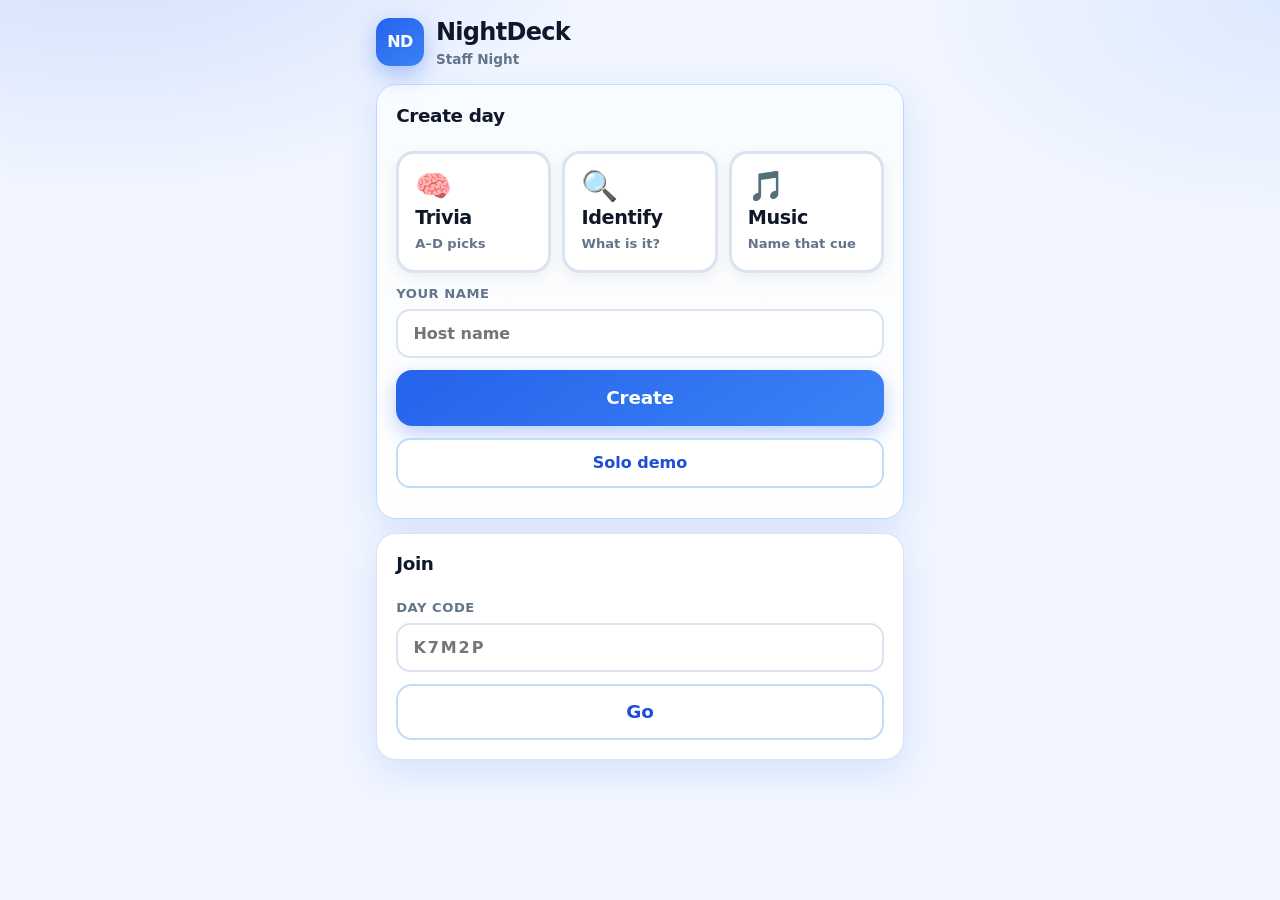
==== commit 82ee8dde: "Pass 7: game-night cards + mobile tap-to-lock MCQ tap locks immediately; fixed safe-area Next bar; c" ====
--- a/index.html
+++ b/index.html
@@ -2,8 +2,8 @@
 <html lang="en">
 <head>
   <meta charset="UTF-8" />
-  <meta name="viewport" content="width=device-width, initial-scale=1" />
-  <title>NightDeck — Create a Staff Day</title>
+  <meta name="viewport" content="width=device-width, initial-scale=1, viewport-fit=cover" />
+  <title>NightDeck</title>
   <link rel="stylesheet" href="css/site.css" />
 </head>
 <body>
@@ -12,69 +12,58 @@
       <div class="brand-mark">ND</div>
       <div>
         <h1>NightDeck</h1>
-        <p>Staff Night · create a day · share one link</p>
+        <p>Staff Night</p>
       </div>
     </div>
 
-    <div class="hero-banner">
-      <strong>Pick one game. Share a permanent day link. Watch the board fill up.</strong>
-      <span>Trivia, Identify, or Music — chosen once when you create the day. Players open the link, enter a name, and play.</span>
-    </div>
-
     <section class="card stack primary-action" id="createCard">
-      <h2>Create a day</h2>
-      <p class="muted tight">Choose the game type for everyone on this day.</p>
+      <h2>Create day</h2>
       <div class="game-type-grid" id="typeGrid" role="radiogroup" aria-label="Game type">
         <button type="button" class="game-type trivia" data-type="trivia" aria-pressed="false">
           <span class="emoji" aria-hidden="true">🧠</span>
           <strong>Trivia</strong>
-          <span>Four options. Short workplace-clean questions.</span>
+          <span>A–D picks</span>
         </button>
         <button type="button" class="game-type identify" data-type="identify" aria-pressed="false">
           <span class="emoji" aria-hidden="true">🔍</span>
           <strong>Identify</strong>
-          <span>What is it? Options or a typed guess.</span>
+          <span>What is it?</span>
         </button>
         <button type="button" class="game-type music" data-type="music" aria-pressed="false">
           <span class="emoji" aria-hidden="true">🎵</span>
           <strong>Music</strong>
-          <span>Lyric cues. Name the song or artist.</span>
+          <span>Name that cue</span>
         </button>
       </div>
-      <label>Your name (host)
-        <input id="hostName" type="text" maxlength="24" placeholder="Your name" autocomplete="nickname" />
+      <label>Your name
+        <input id="hostName" type="text" maxlength="24" placeholder="Host name" autocomplete="nickname" />
       </label>
-      <button class="btn block" id="createBtn" type="button">Create day &amp; get link</button>
-      <button class="btn secondary block" id="soloBtn" type="button">Solo demo (local only)</button>
+      <button class="btn block card-btn" id="createBtn" type="button">Create</button>
+      <button class="btn secondary block" id="soloBtn" type="button">Solo demo</button>
       <p class="muted tight" id="createStatus"></p>
     </section>
 
     <section class="card stack hidden" id="createdCard">
       <h2>Day ready</h2>
-      <p class="muted tight">Share this permanent link. Anyone with it can join and play <strong id="createdType">—</strong>.</p>
       <div class="center">
-        <div class="muted">Day code</div>
+        <div class="muted">Code · <span id="createdType">—</span></div>
         <div class="day-code" id="createdCode">—————</div>
       </div>
       <div class="link-box" id="createdLink"></div>
       <div class="row">
-        <button class="btn" id="copyLinkBtn" type="button">Copy day link</button>
-        <a class="btn secondary" id="openDayBtn" href="#">Open day</a>
-        <a class="btn ghost" id="openBoardBtn" href="#">Live board</a>
+        <button class="btn" id="copyLinkBtn" type="button">Copy link</button>
+        <a class="btn secondary" id="openDayBtn" href="#">Open</a>
+        <a class="btn ghost" id="openBoardBtn" href="#">Board</a>
       </div>
-      <button class="btn ghost" id="anotherBtn" type="button">Create another day</button>
+      <button class="btn ghost block" id="anotherBtn" type="button">New day</button>
     </section>
 
     <section class="card stack" id="joinCard">
-      <h2>Join an existing day</h2>
+      <h2>Join</h2>
       <label>Day code
-        <input id="joinCode" type="text" maxlength="8" placeholder="e.g. K7M2P" autocomplete="off" style="text-transform:uppercase" />
+        <input id="joinCode" type="text" maxlength="8" placeholder="K7M2P" autocomplete="off" style="text-transform:uppercase;letter-spacing:0.12em;font-weight:800" />
       </label>
-      <button class="btn secondary block" id="joinBtn" type="button">Open day link</button>
-      <details class="inline-help">
-        <summary>How multi-device works</summary>
-        <p class="muted" style="margin:0.5rem 0 0">Days sync nicknames and scores through Upstash. Open the day link on phones; the live board updates about every 2 seconds.</p>
-      </details>
+      <button class="btn secondary block card-btn" id="joinBtn" type="button">Go</button>
     </section>
   </main>
 
@@ -110,29 +99,28 @@
         UI.$("#createdCode").textContent = day.code;
         UI.$("#createdType").textContent = Game.typeLabel(day.gameType);
         const link = Sync.dayUrl(day.code);
-        const board = Sync.boardUrl(day.code);
         UI.$("#createdLink").textContent = link;
         UI.$("#openDayBtn").href = "day.html?d=" + encodeURIComponent(day.code);
         UI.$("#openBoardBtn").href = "board.html?d=" + encodeURIComponent(day.code);
         if (opts && opts.solo) {
-          UI.$("#createdLink").textContent = link + " (local solo — scores stay on this device)";
+          UI.$("#createdLink").textContent = link + " (solo · this device)";
         }
       }
 
       UI.$("#createBtn").addEventListener("click", async () => {
         if (!selectedType) {
-          UI.toast("Pick Trivia, Identify, or Music");
+          UI.toast("Pick a game");
           return;
         }
         const hostName = UI.$("#hostName").value;
         UI.$("#createBtn").disabled = true;
-        UI.$("#createStatus").textContent = "Creating day…";
+        UI.$("#createStatus").textContent = "Creating…";
         try {
           const day = await Sync.createDay({ gameType: selectedType, hostName });
           showCreated(day);
-          UI.toast("Day " + day.code + " created");
+          UI.toast("Day " + day.code);
         } catch (err) {
-          UI.$("#createStatus").textContent = err.message || "Could not create day";
+          UI.$("#createStatus").textContent = err.message || "Failed";
           UI.toast(err.message || "Create failed");
         } finally {
           UI.$("#createBtn").disabled = false;
@@ -141,7 +129,7 @@
 
       UI.$("#soloBtn").addEventListener("click", () => {
         if (!selectedType) {
-          UI.toast("Pick a game type first");
+          UI.toast("Pick a game");
           return;
         }
         const day = Sync.createSoloDay({
@@ -160,7 +148,7 @@
       });
 
       UI.$("#copyLinkBtn").addEventListener("click", () => {
-        UI.copyText(UI.$("#createdLink").textContent.replace(/\s*\(local.*\)$/, ""));
+        UI.copyText(UI.$("#createdLink").textContent.replace(/\s*\(solo.*\)$/, ""));
       });
 
       UI.$("#anotherBtn").addEventListener("click", () => {
@@ -172,7 +160,7 @@
       UI.$("#joinBtn").addEventListener("click", () => {
         const code = UI.$("#joinCode").value.trim().toUpperCase();
         if (!code) {
-          UI.toast("Enter a day code");
+          UI.toast("Enter a code");
           return;
         }
         location.href = "day.html?d=" + encodeURIComponent(code);
--- a/css/site.css
+++ b/css/site.css
@@ -1,8 +1,8 @@
 :root {
-  --bg: #f4f7fb;
+  --bg: #f0f5ff;
   --bg-elev: #ffffff;
   --bg-card: #ffffff;
-  --bg-soft: #eef3fb;
+  --bg-soft: #e8effc;
   --accent: #2563eb;
   --accent-2: #3b82f6;
   --accent-3: #1d4ed8;
@@ -15,91 +15,90 @@
   --ok: #059669;
   --warn: #d97706;
   --danger: #dc2626;
-  --border: #e2e8f0;
-  --shadow: 0 10px 30px rgba(15, 23, 42, 0.08);
-  --radius: 16px;
+  --border: #dbe3f0;
+  --shadow: 0 12px 32px rgba(37, 99, 235, 0.12);
+  --shadow-lg: 0 18px 40px rgba(15, 23, 42, 0.14);
+  --radius: 20px;
   --font: "Segoe UI", system-ui, -apple-system, sans-serif;
+  --safe-b: env(safe-area-inset-bottom, 0px);
+  --tap: 48px;
 }
 
 * { box-sizing: border-box; }
+html {
+  scroll-padding-bottom: calc(5.5rem + var(--safe-b));
+}
 html, body {
   margin: 0;
   padding: 0;
   min-height: 100%;
   background:
-    radial-gradient(900px 480px at 8% -10%, rgba(37, 99, 235, 0.12), transparent 55%),
-    radial-gradient(700px 420px at 100% 0%, rgba(59, 130, 246, 0.08), transparent 50%),
+    radial-gradient(900px 480px at 8% -10%, rgba(37, 99, 235, 0.16), transparent 55%),
+    radial-gradient(700px 420px at 100% 0%, rgba(59, 130, 246, 0.1), transparent 50%),
     var(--bg);
   color: var(--text);
   font-family: var(--font);
-  line-height: 1.45;
+  line-height: 1.35;
   -webkit-font-smoothing: antialiased;
+  -webkit-tap-highlight-color: transparent;
+  touch-action: manipulation;
 }
 
 a { color: var(--accent); text-decoration: none; }
 a:hover { text-decoration: underline; }
-button, input, select, textarea { font: inherit; }
+button, input, select, textarea {
+  font: inherit;
+  touch-action: manipulation;
+}
 
 .app {
-  max-width: 720px;
+  max-width: 560px;
   margin: 0 auto;
-  padding: 1.35rem 1rem 3.25rem;
+  padding: 1rem 1rem calc(1.5rem + var(--safe-b));
+}
+.app.play-app {
+  padding-bottom: calc(6.5rem + var(--safe-b));
 }
 
 .brand {
   display: flex;
   align-items: center;
-  gap: 0.85rem;
-  margin-bottom: 1.2rem;
+  gap: 0.75rem;
+  margin-bottom: 1rem;
 }
 .brand-mark {
-  width: 50px;
-  height: 50px;
+  width: 48px;
+  height: 48px;
   border-radius: 14px;
   background: linear-gradient(145deg, var(--accent), var(--accent-2));
-  box-shadow: 0 8px 20px rgba(37, 99, 235, 0.28);
+  box-shadow: 0 8px 22px rgba(37, 99, 235, 0.35);
   display: grid;
   place-items: center;
-  font-weight: 800;
+  font-weight: 900;
   letter-spacing: -0.04em;
   flex-shrink: 0;
   color: #fff;
+  font-size: 1rem;
 }
 .brand h1 {
   margin: 0;
-  font-size: 1.65rem;
+  font-size: 1.5rem;
   letter-spacing: -0.03em;
-  font-weight: 800;
-  color: var(--text);
+  font-weight: 900;
 }
 .brand p {
-  margin: 0.15rem 0 0;
-  color: var(--muted);
-  font-size: 0.95rem;
-}
-
-.hero-banner {
-  background: linear-gradient(135deg, #eff6ff, #ffffff);
-  border: 1px solid var(--border);
-  border-radius: var(--radius);
-  padding: 1rem 1.15rem;
-  margin-bottom: 1rem;
-  box-shadow: var(--shadow);
-}
-.hero-banner strong {
-  display: block;
-  font-size: 1.1rem;
-  margin-bottom: 0.25rem;
-  color: var(--text);
-}
-.hero-banner span { color: var(--muted); font-size: 0.95rem; }
+  margin: 0.1rem 0 0;
+  color: var(--muted);
+  font-size: 0.85rem;
+  font-weight: 600;
+}
 
 .card {
   background: var(--bg-card);
   border: 1px solid var(--border);
   border-radius: var(--radius);
   padding: 1.15rem 1.2rem;
-  margin-bottom: 1rem;
+  margin-bottom: 0.85rem;
   box-shadow: var(--shadow);
 }
 .card.primary-action {
@@ -107,17 +106,16 @@
   background: linear-gradient(180deg, #f8fbff, #ffffff);
 }
 .card h2 {
-  margin: 0 0 0.75rem;
-  font-size: 1.2rem;
+  margin: 0 0 0.65rem;
+  font-size: 1.15rem;
   letter-spacing: -0.02em;
-  color: var(--text);
+  font-weight: 900;
 }
 
 .stack { display: flex; flex-direction: column; gap: 0.75rem; }
-.row { display: flex; flex-wrap: wrap; gap: 0.6rem; align-items: center; }
-.rowish { display: flex; flex-wrap: wrap; gap: 0.5rem; }
+.row { display: flex; flex-wrap: wrap; gap: 0.55rem; align-items: center; }
 .center { text-align: center; }
-.muted { color: var(--muted); font-size: 0.92rem; }
+.muted { color: var(--muted); font-size: 0.88rem; font-weight: 600; }
 .tight { margin: 0; }
 .hidden { display: none !important; }
 
@@ -125,23 +123,29 @@
   display: flex;
   flex-direction: column;
   gap: 0.35rem;
-  font-size: 0.9rem;
-  color: var(--muted);
-  font-weight: 600;
+  font-size: 0.82rem;
+  color: var(--muted);
+  font-weight: 800;
+  text-transform: uppercase;
+  letter-spacing: 0.04em;
 }
 input, select, textarea {
   width: 100%;
-  padding: 0.75rem 0.9rem;
-  border-radius: 12px;
-  border: 1px solid var(--border);
+  min-height: var(--tap);
+  padding: 0.75rem 0.95rem;
+  border-radius: 14px;
+  border: 2px solid var(--border);
   background: #fff;
   color: var(--text);
   outline: none;
-  font-weight: 500;
+  font-weight: 600;
+  font-size: 1rem;
+  text-transform: none;
+  letter-spacing: normal;
 }
 input:focus, select:focus, textarea:focus {
   border-color: var(--accent);
-  box-shadow: 0 0 0 3px rgba(37, 99, 235, 0.15);
+  box-shadow: 0 0 0 4px rgba(37, 99, 235, 0.18);
 }
 
 .btn {
@@ -150,146 +154,176 @@
   cursor: pointer;
   background: linear-gradient(145deg, var(--accent), var(--accent-2));
   color: #fff;
-  font-weight: 700;
-  padding: 0.75rem 1.1rem;
-  border-radius: 12px;
-  box-shadow: 0 6px 16px rgba(37, 99, 235, 0.25);
-  transition: transform 0.12s ease, box-shadow 0.12s ease;
-}
-.btn:hover { transform: translateY(-1px); }
-.btn:disabled { opacity: 0.5; cursor: not-allowed; transform: none; box-shadow: none; }
+  font-weight: 800;
+  min-height: var(--tap);
+  padding: 0.75rem 1.15rem;
+  border-radius: 14px;
+  box-shadow: 0 8px 20px rgba(37, 99, 235, 0.3);
+  transition: transform 0.1s ease, box-shadow 0.1s ease;
+  touch-action: manipulation;
+  font-size: 1rem;
+  display: inline-flex;
+  align-items: center;
+  justify-content: center;
+  text-align: center;
+  text-decoration: none;
+}
+.btn:hover { transform: translateY(-1px); text-decoration: none; }
+.btn:active { transform: scale(0.98); }
+.btn:disabled { opacity: 0.45; cursor: not-allowed; transform: none; box-shadow: none; }
 .btn.block { width: 100%; }
 .btn.secondary {
   background: #fff;
   color: var(--accent-3);
-  border: 1px solid #bfdbfe;
+  border: 2px solid #bfdbfe;
   box-shadow: none;
 }
 .btn.ghost {
   background: transparent;
   color: var(--muted);
   box-shadow: none;
-  border: 1px solid transparent;
+  border: 2px solid transparent;
 }
 .btn.ghost:hover { background: var(--bg-soft); color: var(--text); }
-.btn.ok { background: linear-gradient(145deg, #059669, #10b981); box-shadow: 0 6px 16px rgba(5, 150, 105, 0.25); }
+.btn.ok {
+  background: linear-gradient(145deg, #059669, #10b981);
+  box-shadow: 0 8px 20px rgba(5, 150, 105, 0.3);
+}
 .btn.danger { background: linear-gradient(145deg, #dc2626, #ef4444); }
-.btn.ghost-danger { background: transparent; color: var(--danger); box-shadow: none; border: 1px solid #fecaca; }
+.btn.card-btn {
+  width: 100%;
+  min-height: 56px;
+  font-size: 1.15rem;
+  border-radius: 16px;
+  letter-spacing: -0.01em;
+}
+.lock-btn {
+  min-height: var(--tap);
+  white-space: nowrap;
+}
+@media (max-width: 480px) {
+  .typed-row { flex-direction: column; }
+  .lock-btn { width: 100%; }
+}
 
 .pill {
   display: inline-flex;
   align-items: center;
   gap: 0.25rem;
-  padding: 0.25rem 0.65rem;
+  padding: 0.3rem 0.7rem;
   border-radius: 999px;
   background: var(--accent-soft);
   color: var(--accent-3);
-  font-size: 0.8rem;
-  font-weight: 700;
+  font-size: 0.78rem;
+  font-weight: 800;
   border: 1px solid #bfdbfe;
 }
-.pill.warn { background: #fffbeb; color: #b45309; border-color: #fde68a; }
 .pill.trivia { background: #eff6ff; color: #1d4ed8; border-color: #bfdbfe; }
 .pill.identify { background: #f0f9ff; color: #0369a1; border-color: #bae6fd; }
 .pill.music { background: #eef2ff; color: #4338ca; border-color: #c7d2fe; }
 
+/* —— Index: big game-type cards —— */
 .game-type-grid {
   display: grid;
   grid-template-columns: 1fr;
-  gap: 0.75rem;
-}
-@media (min-width: 560px) {
+  gap: 0.7rem;
+}
+@media (min-width: 520px) {
   .game-type-grid { grid-template-columns: repeat(3, 1fr); }
 }
 .game-type {
   appearance: none;
   text-align: left;
   cursor: pointer;
-  border: 2px solid var(--border);
+  border: 3px solid var(--border);
   background: #fff;
-  border-radius: 14px;
-  padding: 1rem;
+  border-radius: 18px;
+  padding: 1.1rem 1rem;
+  min-height: 110px;
   display: flex;
   flex-direction: column;
-  gap: 0.35rem;
+  gap: 0.25rem;
   color: var(--text);
-  transition: border-color 0.12s, box-shadow 0.12s, background 0.12s;
-}
-.game-type .emoji { font-size: 1.6rem; }
-.game-type strong { font-size: 1.05rem; }
-.game-type span { color: var(--muted); font-size: 0.85rem; line-height: 1.35; }
+  transition: border-color 0.12s, box-shadow 0.12s, background 0.12s, transform 0.1s;
+  touch-action: manipulation;
+  box-shadow: 0 6px 16px rgba(15, 23, 42, 0.06);
+}
+.game-type .emoji { font-size: 1.85rem; line-height: 1; }
+.game-type strong { font-size: 1.2rem; font-weight: 900; letter-spacing: -0.02em; }
+.game-type span { color: var(--muted); font-size: 0.82rem; font-weight: 600; }
 .game-type:hover { border-color: #93c5fd; background: #f8fbff; }
+.game-type:active { transform: scale(0.98); }
 .game-type.selected {
   border-color: var(--accent);
   background: #eff6ff;
-  box-shadow: 0 0 0 3px rgba(37, 99, 235, 0.12);
+  box-shadow: 0 0 0 4px rgba(37, 99, 235, 0.2), var(--shadow);
 }
 .game-type.trivia.selected { border-color: var(--trivia); }
 .game-type.identify.selected { border-color: var(--identify); }
 .game-type.music.selected { border-color: var(--music); }
 
-.room-code, .day-code {
-  font-size: 2rem;
-  font-weight: 800;
-  letter-spacing: 0.18em;
+.day-code {
+  font-size: 2.4rem;
+  font-weight: 900;
+  letter-spacing: 0.16em;
   color: var(--accent-3);
   font-variant-numeric: tabular-nums;
+  line-height: 1.1;
 }
 .link-box {
   background: var(--bg-soft);
-  border: 1px solid var(--border);
-  border-radius: 12px;
+  border: 2px solid var(--border);
+  border-radius: 14px;
   padding: 0.85rem 1rem;
   word-break: break-all;
-  font-size: 0.92rem;
+  font-size: 0.9rem;
   color: var(--text);
-  font-weight: 600;
-}
-
-.player-list { list-style: none; margin: 0; padding: 0; }
-.player-list li {
-  display: flex;
-  justify-content: space-between;
-  gap: 0.75rem;
-  padding: 0.55rem 0;
-  border-bottom: 1px solid var(--border);
-}
-.player-list .name { font-weight: 700; }
-.player-list .meta { color: var(--muted); font-size: 0.85rem; }
-
-.scoreboard { display: flex; flex-direction: column; gap: 0.4rem; }
+  font-weight: 700;
+}
+
+.scoreboard { display: flex; flex-direction: column; gap: 0.5rem; }
 .score-row {
   display: grid;
-  grid-template-columns: 2rem 1fr auto;
+  grid-template-columns: 2.4rem 1fr auto;
   gap: 0.5rem;
   align-items: center;
-  padding: 0.55rem 0.75rem;
-  border-radius: 12px;
-  background: var(--bg-soft);
-  border: 1px solid transparent;
+  padding: 0.85rem 1rem;
+  border-radius: 16px;
+  background: #fff;
+  border: 2px solid var(--border);
+  min-height: var(--tap);
+  box-shadow: 0 4px 12px rgba(15, 23, 42, 0.05);
 }
 .score-row.top {
   background: linear-gradient(135deg, #eff6ff, #dbeafe);
-  border-color: #bfdbfe;
-}
-.score-row.place { background: #f8fafc; border-color: var(--border); }
-.score-row .rank { font-weight: 800; color: var(--accent); }
-.score-row .who { font-weight: 600; }
-.score-row .pts { font-weight: 800; color: var(--text); }
+  border-color: #93c5fd;
+  box-shadow: 0 8px 22px rgba(37, 99, 235, 0.18);
+}
+.score-row.place {
+  background: #f8fafc;
+  border-color: #cbd5e1;
+}
+.score-row .rank {
+  font-weight: 900;
+  color: var(--accent);
+  font-size: 1.15rem;
+}
+.score-row .who { font-weight: 800; font-size: 1.05rem; }
+.score-row .pts { font-weight: 900; color: var(--text); font-size: 1.2rem; }
 
 .toast {
   position: fixed;
   left: 50%;
-  bottom: 1.5rem;
+  bottom: calc(1.25rem + var(--safe-b));
   transform: translateX(-50%);
   background: #0f172a;
   color: #fff;
-  padding: 0.7rem 1.1rem;
+  padding: 0.75rem 1.15rem;
   border-radius: 999px;
-  font-weight: 600;
-  font-size: 0.92rem;
-  box-shadow: 0 12px 30px rgba(15, 23, 42, 0.25);
-  z-index: 50;
+  font-weight: 700;
+  font-size: 0.9rem;
+  box-shadow: 0 12px 30px rgba(15, 23, 42, 0.3);
+  z-index: 80;
   max-width: 90vw;
 }
 
@@ -297,193 +331,283 @@
   display: flex;
   flex-wrap: wrap;
   gap: 0.4rem;
-  margin-bottom: 0.85rem;
+  margin-bottom: 0.75rem;
 }
 
 .play-header {
   display: flex;
   justify-content: space-between;
-  gap: 1rem;
+  gap: 0.75rem;
   align-items: flex-start;
-  margin-bottom: 0.75rem;
+  margin-bottom: 0.65rem;
 }
 .play-brand { margin-bottom: 0; }
 .score-chip {
   background: #fff;
-  border: 1px solid var(--border);
-  border-radius: 12px;
-  padding: 0.55rem 0.85rem;
+  border: 2px solid #bfdbfe;
+  border-radius: 16px;
+  padding: 0.55rem 0.9rem;
   box-shadow: var(--shadow);
   text-align: right;
-  min-width: 5.5rem;
-}
-.score-chip .lbl { font-size: 0.75rem; color: var(--muted); font-weight: 700; text-transform: uppercase; letter-spacing: 0.04em; }
-.score-chip .val { font-size: 1.35rem; font-weight: 800; color: var(--accent-3); }
-
-.prompt-card {
-  background: linear-gradient(180deg, #f8fbff, #ffffff);
-  border: 1px solid #dbeafe;
-  border-radius: 14px;
-  padding: 1.1rem 1.15rem;
-}
-.prompt-card .kicker {
-  font-size: 0.78rem;
-  font-weight: 800;
-  text-transform: uppercase;
-  letter-spacing: 0.06em;
-  color: var(--accent);
-  margin-bottom: 0.4rem;
-}
-.prompt-card .big {
-  font-size: 1.25rem;
-  font-weight: 700;
-  color: var(--text);
-  line-height: 1.35;
-}
-.prompt-card .clue, .prompt-card .hint {
-  margin-top: 0.55rem;
-  color: var(--muted);
-  font-size: 0.95rem;
-}
-
-.options {
-  display: grid;
-  gap: 0.55rem;
-}
-.option-btn {
-  appearance: none;
-  display: flex;
-  align-items: flex-start;
-  gap: 0.75rem;
-  text-align: left;
-  width: 100%;
-  padding: 0.85rem 0.95rem;
-  border-radius: 12px;
-  border: 2px solid var(--border);
-  background: #fff;
-  color: var(--text);
-  cursor: pointer;
-  font-weight: 600;
-}
-.option-btn:hover:not(:disabled) { border-color: #93c5fd; background: #f8fbff; }
-.option-btn.selected { border-color: var(--accent); background: #eff6ff; }
-.option-btn.correct { border-color: #6ee7b7; background: #ecfdf5; }
-.option-btn.wrong { border-color: #fca5a5; background: #fef2f2; }
-.option-btn:disabled { cursor: default; }
-.opt-letter {
-  flex-shrink: 0;
-  width: 1.7rem;
-  height: 1.7rem;
-  border-radius: 8px;
-  background: var(--accent-soft);
-  color: var(--accent-3);
-  display: grid;
-  place-items: center;
-  font-weight: 800;
-  font-size: 0.85rem;
-}
-.opt-text { flex: 1; padding-top: 0.15rem; }
-
-.typed-row {
-  display: flex;
-  gap: 0.5rem;
-  align-items: stretch;
-}
-.typed-row input { flex: 1; }
-.lock-btn { white-space: nowrap; }
-
-.reveal-banner {
-  display: flex;
-  flex-direction: column;
-  gap: 0.2rem;
-  padding: 0.9rem 1rem;
-  border-radius: 12px;
-  background: #ecfdf5;
-  border: 1px solid #a7f3d0;
-}
-.reveal-banner.miss {
-  background: #fff7ed;
-  border-color: #fed7aa;
-}
-.reveal-label {
-  font-size: 0.75rem;
+  min-width: 5.25rem;
+}
+.score-chip .lbl {
+  font-size: 0.7rem;
+  color: var(--muted);
   font-weight: 800;
   text-transform: uppercase;
   letter-spacing: 0.05em;
-  color: var(--muted);
-}
-.reveal-value { font-size: 1.1rem; font-weight: 800; color: var(--text); }
-
-.progress-row {
+}
+.score-chip .val {
+  font-size: 1.55rem;
+  font-weight: 900;
+  color: var(--accent-3);
+  line-height: 1.1;
+}
+
+.hud-progress {
   display: flex;
   align-items: center;
-  gap: 0.75rem;
-}
-.lock-meter {
+  gap: 0.65rem;
+  margin-bottom: 0.75rem;
+}
+.q-bar {
   flex: 1;
-  height: 8px;
-  background: #e2e8f0;
+  height: 10px;
+  background: #dbe3f0;
   border-radius: 999px;
   overflow: hidden;
-}
-.lock-meter i {
+  box-shadow: inset 0 1px 2px rgba(15, 23, 42, 0.08);
+}
+.q-bar i {
   display: block;
   height: 100%;
   background: linear-gradient(90deg, var(--accent), var(--accent-2));
   border-radius: 999px;
-}
-.waiting-chip {
+  transition: width 0.25s ease;
+}
+.q-chip {
   font-size: 0.85rem;
+  font-weight: 900;
+  color: var(--accent-3);
+  white-space: nowrap;
+  min-width: 3.5rem;
+  text-align: right;
+}
+
+.prompt-card {
+  background: linear-gradient(180deg, #f8fbff, #ffffff);
+  border: 2px solid #bfdbfe;
+  border-radius: 18px;
+  padding: 1.15rem 1.2rem;
+  box-shadow: var(--shadow);
+  margin-bottom: 0.85rem;
+}
+.prompt-card .kicker {
+  font-size: 0.72rem;
+  font-weight: 900;
+  text-transform: uppercase;
+  letter-spacing: 0.08em;
+  color: var(--accent);
+  margin-bottom: 0.4rem;
+}
+.prompt-card .big {
+  font-size: 1.3rem;
+  font-weight: 800;
+  color: var(--text);
+  line-height: 1.3;
+  letter-spacing: -0.02em;
+}
+.prompt-card .clue, .prompt-card .hint {
+  margin-top: 0.55rem;
+  color: var(--muted);
+  font-size: 0.92rem;
+  font-weight: 600;
+}
+
+.options {
+  display: grid;
+  gap: 0.65rem;
+  margin-bottom: 0.75rem;
+}
+.option-btn {
+  appearance: none;
+  display: flex;
+  align-items: center;
+  gap: 0.85rem;
+  text-align: left;
+  width: 100%;
+  min-height: 56px;
+  padding: 0.95rem 1rem;
+  border-radius: 16px;
+  border: 3px solid var(--border);
+  background: #fff;
+  color: var(--text);
+  cursor: pointer;
   font-weight: 700;
-  color: var(--muted);
-  white-space: nowrap;
-}
-
-.host-dock, .play-dock {
-  position: sticky;
-  bottom: 0.75rem;
-  z-index: 20;
-  background: #fff;
-  border: 1px solid var(--border);
-  border-radius: 14px;
-  padding: 0.75rem 0.9rem;
-  box-shadow: 0 12px 28px rgba(15, 23, 42, 0.12);
-  margin-bottom: 1rem;
-}
-.play-dock-actions { display: flex; flex-wrap: wrap; gap: 0.5rem; }
-
-.end-hero { text-align: center; padding: 0.5rem 0; }
-.trophy {
-  width: 48px;
-  height: 48px;
-  margin: 0 auto 0.5rem;
-  border-radius: 14px;
+  font-size: 1.02rem;
+  touch-action: manipulation;
+  box-shadow: 0 6px 16px rgba(15, 23, 42, 0.06);
+  transition: transform 0.08s ease, border-color 0.12s, background 0.12s, box-shadow 0.12s;
+  -webkit-user-select: none;
+  user-select: none;
+}
+.option-btn:hover:not(:disabled) {
+  border-color: #93c5fd;
+  background: #f8fbff;
+}
+.option-btn:active:not(:disabled) { transform: scale(0.985); }
+.option-btn.selected {
+  border-color: var(--accent);
+  background: #eff6ff;
+  box-shadow: 0 0 0 4px rgba(37, 99, 235, 0.22), var(--shadow);
+}
+.option-btn.flash {
+  animation: optFlash 0.28s ease;
+}
+.option-btn.correct {
+  border-color: #34d399;
+  background: #ecfdf5;
+  box-shadow: 0 0 0 4px rgba(16, 185, 129, 0.22);
+}
+.option-btn.wrong {
+  border-color: #f87171;
+  background: #fef2f2;
+  box-shadow: 0 0 0 4px rgba(239, 68, 68, 0.18);
+}
+.option-btn:disabled { cursor: default; }
+@keyframes optFlash {
+  0% { transform: scale(1); }
+  40% { transform: scale(1.03); }
+  100% { transform: scale(1); }
+}
+.opt-letter {
+  flex-shrink: 0;
+  width: 2.15rem;
+  height: 2.15rem;
+  border-radius: 12px;
   background: linear-gradient(145deg, var(--accent), var(--accent-2));
   color: #fff;
   display: grid;
   place-items: center;
-  font-size: 1.4rem;
-  font-weight: 800;
+  font-weight: 900;
+  font-size: 0.95rem;
+  box-shadow: 0 4px 10px rgba(37, 99, 235, 0.28);
+}
+.option-btn.correct .opt-letter {
+  background: linear-gradient(145deg, #059669, #10b981);
+}
+.option-btn.wrong .opt-letter {
+  background: linear-gradient(145deg, #dc2626, #ef4444);
+}
+.opt-text { flex: 1; line-height: 1.25; }
+
+.typed-row {
+  display: flex;
+  gap: 0.55rem;
+  align-items: stretch;
+  margin-bottom: 0.5rem;
+}
+.typed-row input { flex: 1; }
+
+.reveal-banner {
+  display: flex;
+  flex-direction: column;
+  gap: 0.15rem;
+  padding: 1rem 1.1rem;
+  border-radius: 16px;
+  background: #ecfdf5;
+  border: 2px solid #6ee7b7;
+  margin-bottom: 0.75rem;
+  box-shadow: 0 8px 20px rgba(5, 150, 105, 0.12);
+}
+.reveal-banner.miss {
+  background: #fff7ed;
+  border-color: #fdba74;
+  box-shadow: 0 8px 20px rgba(217, 119, 6, 0.12);
+}
+.reveal-label {
+  font-size: 0.72rem;
+  font-weight: 900;
+  text-transform: uppercase;
+  letter-spacing: 0.06em;
+  color: var(--muted);
+}
+.reveal-value { font-size: 1.2rem; font-weight: 900; color: var(--text); }
+
+/* Fixed bottom action bar — never covers options in scroll */
+.action-bar {
+  position: fixed;
+  left: 0;
+  right: 0;
+  bottom: 0;
+  z-index: 40;
+  background: rgba(255, 255, 255, 0.96);
+  backdrop-filter: blur(10px);
+  border-top: 2px solid var(--border);
+  padding: 0.75rem 1rem calc(0.75rem + var(--safe-b));
+  box-shadow: 0 -8px 28px rgba(15, 23, 42, 0.1);
+}
+.action-bar-inner {
+  max-width: 560px;
+  margin: 0 auto;
+  display: flex;
+  flex-direction: column;
+  gap: 0.5rem;
+}
+.action-bar .btn.card-btn { width: 100%; }
+.action-bar-links {
+  display: flex;
+  justify-content: center;
+  gap: 0.75rem;
+}
+.action-bar-links a {
+  font-size: 0.85rem;
+  font-weight: 700;
+  color: var(--muted);
+}
+
+.end-hero { text-align: center; padding: 0.25rem 0 0.5rem; }
+.trophy {
+  width: 64px;
+  height: 64px;
+  margin: 0 auto 0.65rem;
+  border-radius: 18px;
+  background: linear-gradient(145deg, var(--accent), var(--accent-2));
+  color: #fff;
+  display: grid;
+  place-items: center;
+  font-size: 1.75rem;
+  font-weight: 900;
+  box-shadow: 0 12px 28px rgba(37, 99, 235, 0.35);
+}
+.podium-score {
+  font-size: 3.2rem;
+  font-weight: 900;
+  color: var(--accent-3);
+  letter-spacing: -0.03em;
+  line-height: 1;
 }
 .share-box {
   background: var(--bg-soft);
-  border: 1px solid var(--border);
-  border-radius: 12px;
+  border: 2px solid var(--border);
+  border-radius: 14px;
   padding: 0.85rem 1rem;
   white-space: pre-wrap;
   font-family: ui-monospace, SFMono-Regular, Menlo, monospace;
   font-size: 0.85rem;
   color: var(--text);
   margin: 0;
+  font-weight: 600;
 }
 
 .error-banner {
   background: #fef2f2;
-  border: 1px solid #fecaca;
+  border: 2px solid #fecaca;
   color: #991b1b;
-  border-radius: 12px;
+  border-radius: 14px;
   padding: 0.9rem 1rem;
-  font-weight: 600;
+  font-weight: 700;
 }
 
 .live-dot {
@@ -492,16 +616,16 @@
   height: 0.55rem;
   border-radius: 50%;
   background: #22c55e;
-  box-shadow: 0 0 0 3px rgba(34, 197, 94, 0.2);
+  box-shadow: 0 0 0 3px rgba(34, 197, 94, 0.25);
   margin-right: 0.35rem;
   vertical-align: middle;
-}
-
-.inline-help summary {
-  cursor: pointer;
-  color: var(--muted);
-  font-size: 0.9rem;
-}
+  animation: pulse 1.6s ease infinite;
+}
+@keyframes pulse {
+  0%, 100% { opacity: 1; }
+  50% { opacity: 0.55; }
+}
+
 .sr-only {
   position: absolute;
   width: 1px;
@@ -513,11 +637,14 @@
   border: 0;
 }
 
-.section-head h2 { margin: 0 0 0.25rem; }
-.section-head.compact { margin-bottom: 0.25rem; }
-
 .empty-board {
   text-align: center;
-  padding: 1.5rem 1rem;
-  color: var(--muted);
-}
+  padding: 1.75rem 1rem;
+  color: var(--muted);
+  font-weight: 700;
+}
+
+.join-code-card {
+  text-align: center;
+  padding: 0.5rem 0;
+}
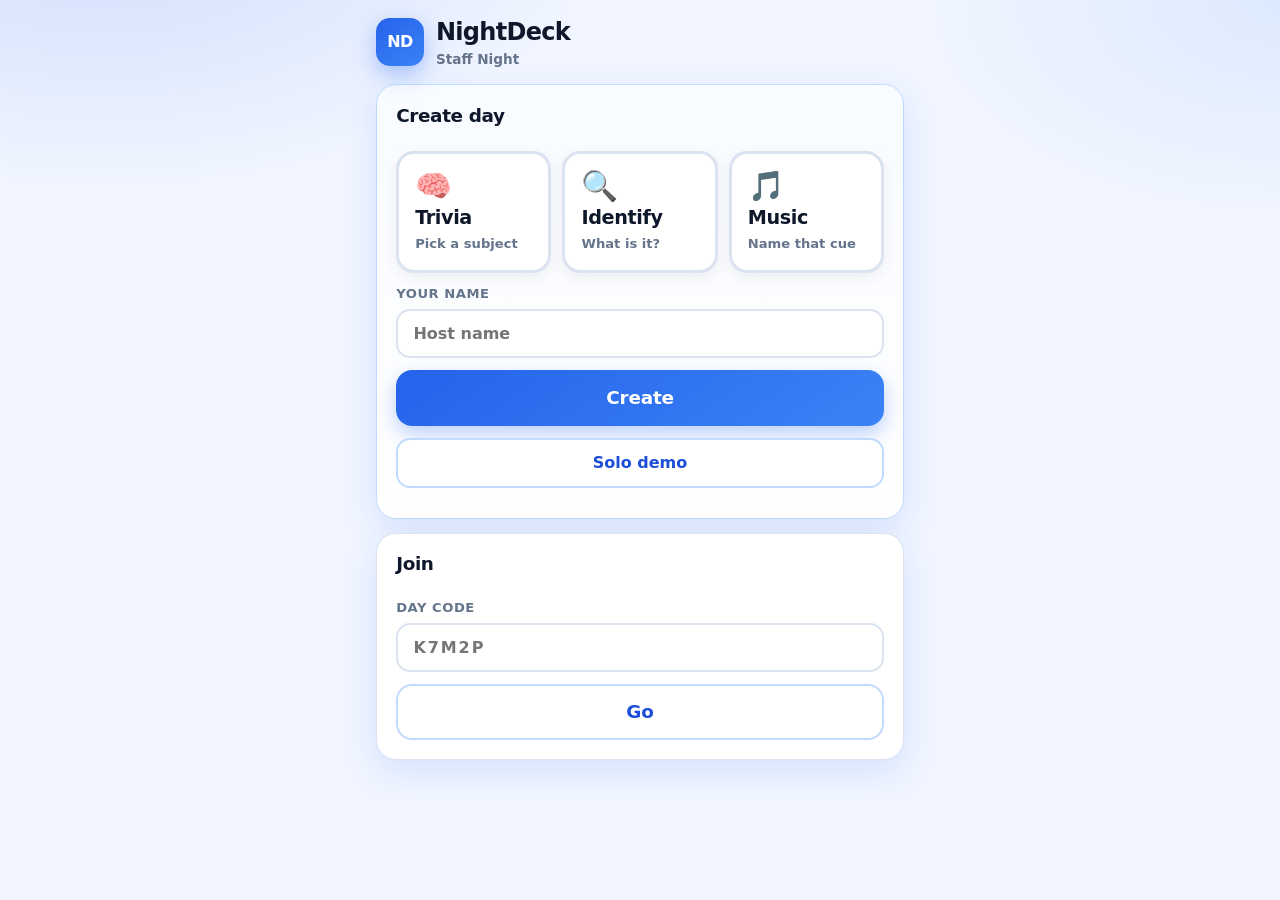
==== commit a43ee568: "Pass 8: trivia subjects + 192 factual MCQs Replace office-joke trivia with eight research-backed sub" ====
--- a/index.html
+++ b/index.html
@@ -22,7 +22,7 @@
         <button type="button" class="game-type trivia" data-type="trivia" aria-pressed="false">
           <span class="emoji" aria-hidden="true">🧠</span>
           <strong>Trivia</strong>
-          <span>A–D picks</span>
+          <span>Pick a subject</span>
         </button>
         <button type="button" class="game-type identify" data-type="identify" aria-pressed="false">
           <span class="emoji" aria-hidden="true">🔍</span>
@@ -35,6 +35,15 @@
           <span>Name that cue</span>
         </button>
       </div>
+
+      <div class="subject-step hidden" id="subjectStep">
+        <div class="subject-step-head">
+          <h3>Trivia subject</h3>
+          <p class="muted tight">Required · 8 questions from this pack</p>
+        </div>
+        <div class="subject-grid" id="subjectGrid" role="radiogroup" aria-label="Trivia subject"></div>
+      </div>
+
       <label>Your name
         <input id="hostName" type="text" maxlength="24" placeholder="Host name" autocomplete="nickname" />
       </label>
@@ -46,7 +55,7 @@
     <section class="card stack hidden" id="createdCard">
       <h2>Day ready</h2>
       <div class="center">
-        <div class="muted">Code · <span id="createdType">—</span></div>
+        <div class="muted" id="createdType">—</div>
         <div class="day-code" id="createdCode">—————</div>
       </div>
       <div class="link-box" id="createdLink"></div>
@@ -70,13 +79,42 @@
   <script src="js/ui.js"></script>
   <script src="js/sync-config.js"></script>
   <script src="js/sync.js"></script>
+  <script src="js/catalog.js"></script>
   <script src="js/game.js"></script>
   <script>
     (function () {
       const UI = NightDeckUI;
       const Sync = NightDeckSync;
       const Game = NightDeckGame;
+      const Catalog = NightDeckCatalog;
       let selectedType = null;
+      let selectedSubject = null;
+
+      function renderSubjects() {
+        const grid = UI.$("#subjectGrid");
+        grid.innerHTML = "";
+        Catalog.listSubjects().forEach((s) => {
+          const btn = document.createElement("button");
+          btn.type = "button";
+          btn.className = "subject-card";
+          btn.setAttribute("data-subject", s.id);
+          btn.setAttribute("aria-pressed", "false");
+          btn.innerHTML =
+            '<span class="emoji" aria-hidden="true">' + s.emoji + "</span>" +
+            "<strong>" + UI.escapeHtml(s.title) + "</strong>" +
+            "<span>" + UI.escapeHtml(s.blurb) + "</span>";
+          grid.appendChild(btn);
+        });
+      }
+
+      function selectSubject(id) {
+        selectedSubject = id;
+        UI.$all(".subject-card").forEach((btn) => {
+          const on = btn.getAttribute("data-subject") === id;
+          btn.classList.toggle("selected", on);
+          btn.setAttribute("aria-pressed", on ? "true" : "false");
+        });
+      }
 
       function selectType(type) {
         selectedType = type;
@@ -85,7 +123,18 @@
           btn.classList.toggle("selected", on);
           btn.setAttribute("aria-pressed", on ? "true" : "false");
         });
-      }
+        const showSubjects = type === "trivia";
+        UI.$("#subjectStep").classList.toggle("hidden", !showSubjects);
+        if (!showSubjects) {
+          selectedSubject = null;
+          UI.$all(".subject-card").forEach((btn) => {
+            btn.classList.remove("selected");
+            btn.setAttribute("aria-pressed", "false");
+          });
+        }
+      }
+
+      renderSubjects();
 
       UI.$("#typeGrid").addEventListener("click", (ev) => {
         const btn = ev.target.closest("[data-type]");
@@ -93,11 +142,17 @@
         selectType(btn.getAttribute("data-type"));
       });
 
+      UI.$("#subjectGrid").addEventListener("click", (ev) => {
+        const btn = ev.target.closest("[data-subject]");
+        if (!btn) return;
+        selectSubject(btn.getAttribute("data-subject"));
+      });
+
       function showCreated(day, opts) {
         UI.$("#createCard").classList.add("hidden");
         UI.$("#createdCard").classList.remove("hidden");
         UI.$("#createdCode").textContent = day.code;
-        UI.$("#createdType").textContent = Game.typeLabel(day.gameType);
+        UI.$("#createdType").textContent = Game.typeLine(day.gameType, day.subject);
         const link = Sync.dayUrl(day.code);
         UI.$("#createdLink").textContent = link;
         UI.$("#openDayBtn").href = "day.html?d=" + encodeURIComponent(day.code);
@@ -107,16 +162,29 @@
         }
       }
 
-      UI.$("#createBtn").addEventListener("click", async () => {
+      function requireSelection() {
         if (!selectedType) {
           UI.toast("Pick a game");
-          return;
-        }
+          return false;
+        }
+        if (selectedType === "trivia" && !selectedSubject) {
+          UI.toast("Pick a trivia subject");
+          return false;
+        }
+        return true;
+      }
+
+      UI.$("#createBtn").addEventListener("click", async () => {
+        if (!requireSelection()) return;
         const hostName = UI.$("#hostName").value;
         UI.$("#createBtn").disabled = true;
         UI.$("#createStatus").textContent = "Creating…";
         try {
-          const day = await Sync.createDay({ gameType: selectedType, hostName });
+          const day = await Sync.createDay({
+            gameType: selectedType,
+            hostName,
+            subject: selectedType === "trivia" ? selectedSubject : null,
+          });
           showCreated(day);
           UI.toast("Day " + day.code);
         } catch (err) {
@@ -128,19 +196,18 @@
       });
 
       UI.$("#soloBtn").addEventListener("click", () => {
-        if (!selectedType) {
-          UI.toast("Pick a game");
-          return;
-        }
+        if (!requireSelection()) return;
         const day = Sync.createSoloDay({
           gameType: selectedType,
           hostName: UI.$("#hostName").value || "You",
+          subject: selectedType === "trivia" ? selectedSubject : null,
         });
         Sync.saveSession({
           dayCode: day.code,
           playerId: Sync.makePlayerId(),
           name: day.hostName,
           gameType: day.gameType,
+          subject: day.subject || null,
           solo: true,
           day: day,
         });
--- a/css/site.css
+++ b/css/site.css
@@ -260,7 +260,75 @@
 }
 .game-type.trivia.selected { border-color: var(--trivia); }
 .game-type.identify.selected { border-color: var(--identify); }
+
 .game-type.music.selected { border-color: var(--music); }
+
+/* —— Index: trivia subject cards (Pass 8) —— */
+.subject-step {
+  margin-top: 0.15rem;
+  padding-top: 0.85rem;
+  border-top: 2px solid var(--border);
+  display: flex;
+  flex-direction: column;
+  gap: 0.65rem;
+}
+.subject-step-head h3 {
+  margin: 0;
+  font-size: 1.05rem;
+  font-weight: 900;
+  letter-spacing: -0.02em;
+}
+.subject-grid {
+  display: grid;
+  grid-template-columns: 1fr 1fr;
+  gap: 0.55rem;
+}
+@media (min-width: 560px) {
+  .subject-grid { grid-template-columns: repeat(4, 1fr); }
+}
+.subject-card {
+  appearance: none;
+  text-align: left;
+  cursor: pointer;
+  border: 2.5px solid var(--border);
+  background: #fff;
+  border-radius: 16px;
+  padding: 0.85rem 0.75rem;
+  min-height: 96px;
+  display: flex;
+  flex-direction: column;
+  gap: 0.2rem;
+  color: var(--text);
+  transition: border-color 0.12s, box-shadow 0.12s, background 0.12s, transform 0.1s;
+  touch-action: manipulation;
+  box-shadow: 0 4px 12px rgba(15, 23, 42, 0.05);
+}
+.subject-card .emoji { font-size: 1.45rem; line-height: 1; }
+.subject-card strong {
+  font-size: 0.92rem;
+  font-weight: 900;
+  letter-spacing: -0.02em;
+  line-height: 1.2;
+}
+.subject-card span:last-child {
+  color: var(--muted);
+  font-size: 0.72rem;
+  font-weight: 600;
+  line-height: 1.25;
+}
+.subject-card:hover { border-color: #93c5fd; background: #f8fbff; }
+.subject-card:active { transform: scale(0.98); }
+.subject-card.selected {
+  border-color: var(--trivia);
+  background: #eff6ff;
+  box-shadow: 0 0 0 3px rgba(37, 99, 235, 0.18), var(--shadow);
+}
+.pill.subject {
+  background: #eff6ff;
+  color: #1d4ed8;
+  border-color: #bfdbfe;
+}
+
 
 .day-code {
   font-size: 2.4rem;
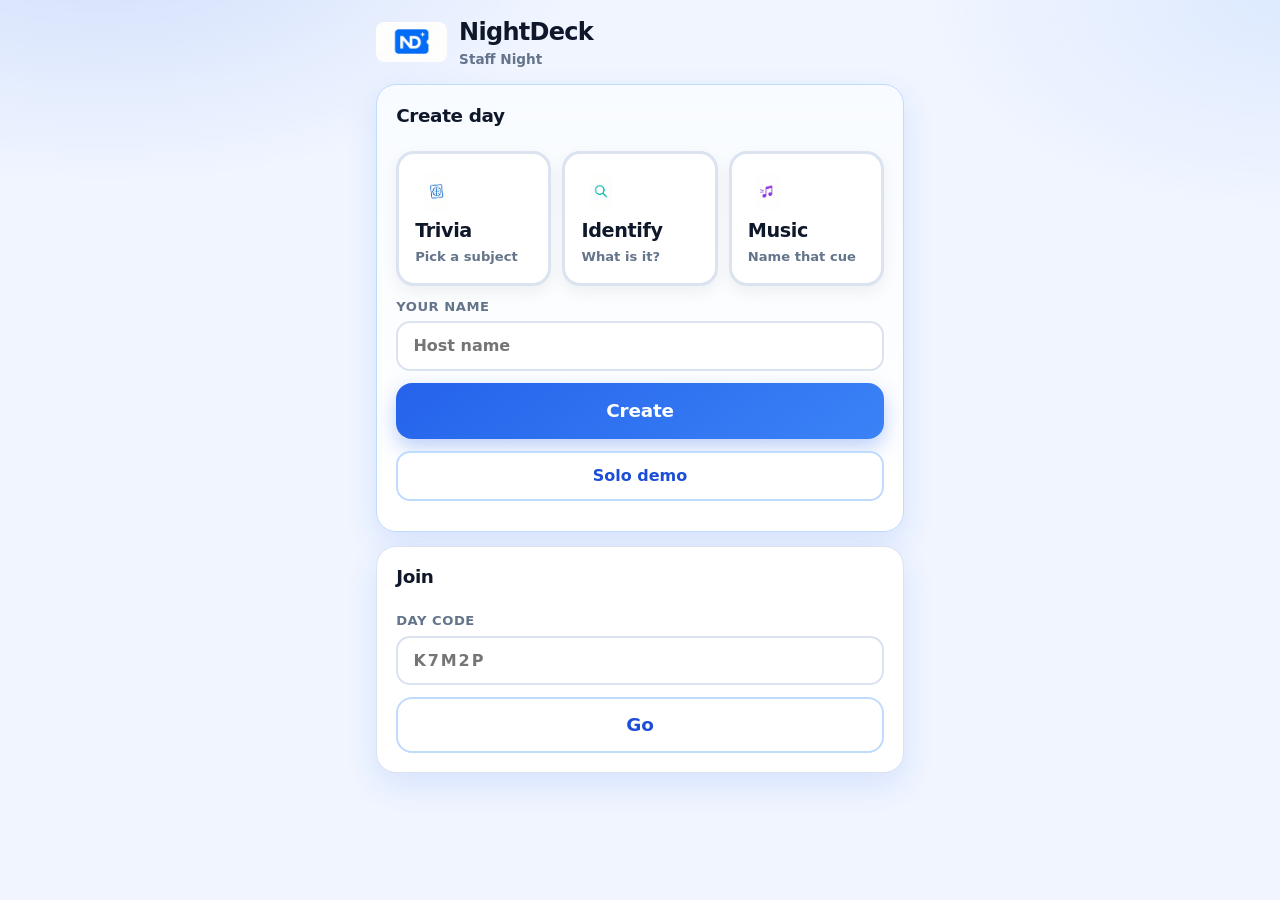
==== commit fffdb69d: "Pass 10: plain finish page + brand/mode graphics Wire logo and finish hero; strip end chrome to scor" ====
--- a/index.html
+++ b/index.html
@@ -9,7 +9,7 @@
 <body>
   <main class="app" id="app">
     <div class="brand">
-      <div class="brand-mark">ND</div>
+      <img src="assets/logo.png" alt="NightDeck" class="brand-logo" />
       <div>
         <h1>NightDeck</h1>
         <p>Staff Night</p>
@@ -20,17 +20,17 @@
       <h2>Create day</h2>
       <div class="game-type-grid" id="typeGrid" role="radiogroup" aria-label="Game type">
         <button type="button" class="game-type trivia" data-type="trivia" aria-pressed="false">
-          <span class="emoji" aria-hidden="true">🧠</span>
+          <img src="assets/icon-trivia.png" alt="" class="mode-icon" width="40" height="40" />
           <strong>Trivia</strong>
           <span>Pick a subject</span>
         </button>
         <button type="button" class="game-type identify" data-type="identify" aria-pressed="false">
-          <span class="emoji" aria-hidden="true">🔍</span>
+          <img src="assets/icon-identify.png" alt="" class="mode-icon" width="40" height="40" />
           <strong>Identify</strong>
           <span>What is it?</span>
         </button>
         <button type="button" class="game-type music" data-type="music" aria-pressed="false">
-          <span class="emoji" aria-hidden="true">🎵</span>
+          <img src="assets/icon-music.png" alt="" class="mode-icon" width="40" height="40" />
           <strong>Music</strong>
           <span>Name that cue</span>
         </button>
--- a/css/site.css
+++ b/css/site.css
@@ -66,7 +66,22 @@
   gap: 0.75rem;
   margin-bottom: 1rem;
 }
+.brand-logo {
+  height: 40px;
+  width: auto;
+  display: block;
+  flex-shrink: 0;
+  border-radius: 8px;
+}
+.brand-end {
+  justify-content: center;
+  margin-bottom: 0.75rem;
+}
+.brand-end .brand-logo {
+  height: 36px;
+}
 .brand-mark {
+  /* legacy text mark — prefer .brand-logo */
   width: 48px;
   height: 48px;
   border-radius: 14px;
@@ -249,6 +264,13 @@
   box-shadow: 0 6px 16px rgba(15, 23, 42, 0.06);
 }
 .game-type .emoji { font-size: 1.85rem; line-height: 1; }
+.game-type .mode-icon {
+  width: 40px;
+  height: 40px;
+  object-fit: contain;
+  display: block;
+  margin-bottom: 0.15rem;
+}
 .game-type strong { font-size: 1.2rem; font-weight: 900; letter-spacing: -0.02em; }
 .game-type span { color: var(--muted); font-size: 0.82rem; font-weight: 600; }
 .game-type:hover { border-color: #93c5fd; background: #f8fbff; }
@@ -635,19 +657,16 @@
   color: var(--muted);
 }
 
-.end-hero { text-align: center; padding: 0.25rem 0 0.5rem; }
-.trophy {
-  width: 64px;
-  height: 64px;
-  margin: 0 auto 0.65rem;
-  border-radius: 18px;
-  background: linear-gradient(145deg, var(--accent), var(--accent-2));
-  color: #fff;
-  display: grid;
-  place-items: center;
-  font-size: 1.75rem;
-  font-weight: 900;
-  box-shadow: 0 12px 28px rgba(37, 99, 235, 0.35);
+.end-card {
+  align-items: stretch;
+  gap: 0.85rem;
+}
+.finish-hero {
+  display: block;
+  width: min(180px, 48vw);
+  max-width: 100%;
+  height: auto;
+  margin: 0.15rem auto 0.25rem;
 }
 .podium-score {
   font-size: 3.2rem;
@@ -656,18 +675,20 @@
   letter-spacing: -0.03em;
   line-height: 1;
 }
-.share-box {
-  background: var(--bg-soft);
-  border: 2px solid var(--border);
-  border-radius: 14px;
-  padding: 0.85rem 1rem;
-  white-space: pre-wrap;
-  font-family: ui-monospace, SFMono-Regular, Menlo, monospace;
-  font-size: 0.85rem;
-  color: var(--text);
+.podium-score .score-of {
+  font-size: 1.35rem;
+  font-weight: 800;
+  color: var(--muted);
+  letter-spacing: -0.02em;
+}
+.end-meta {
+  font-size: 0.92rem;
+  line-height: 1.35;
   margin: 0;
-  font-weight: 600;
-}
+}
+.end-hero { text-align: center; padding: 0.25rem 0 0.5rem; }
+.trophy { display: none; }
+.share-box { display: none; }
 
 .error-banner {
   background: #fef2f2;
